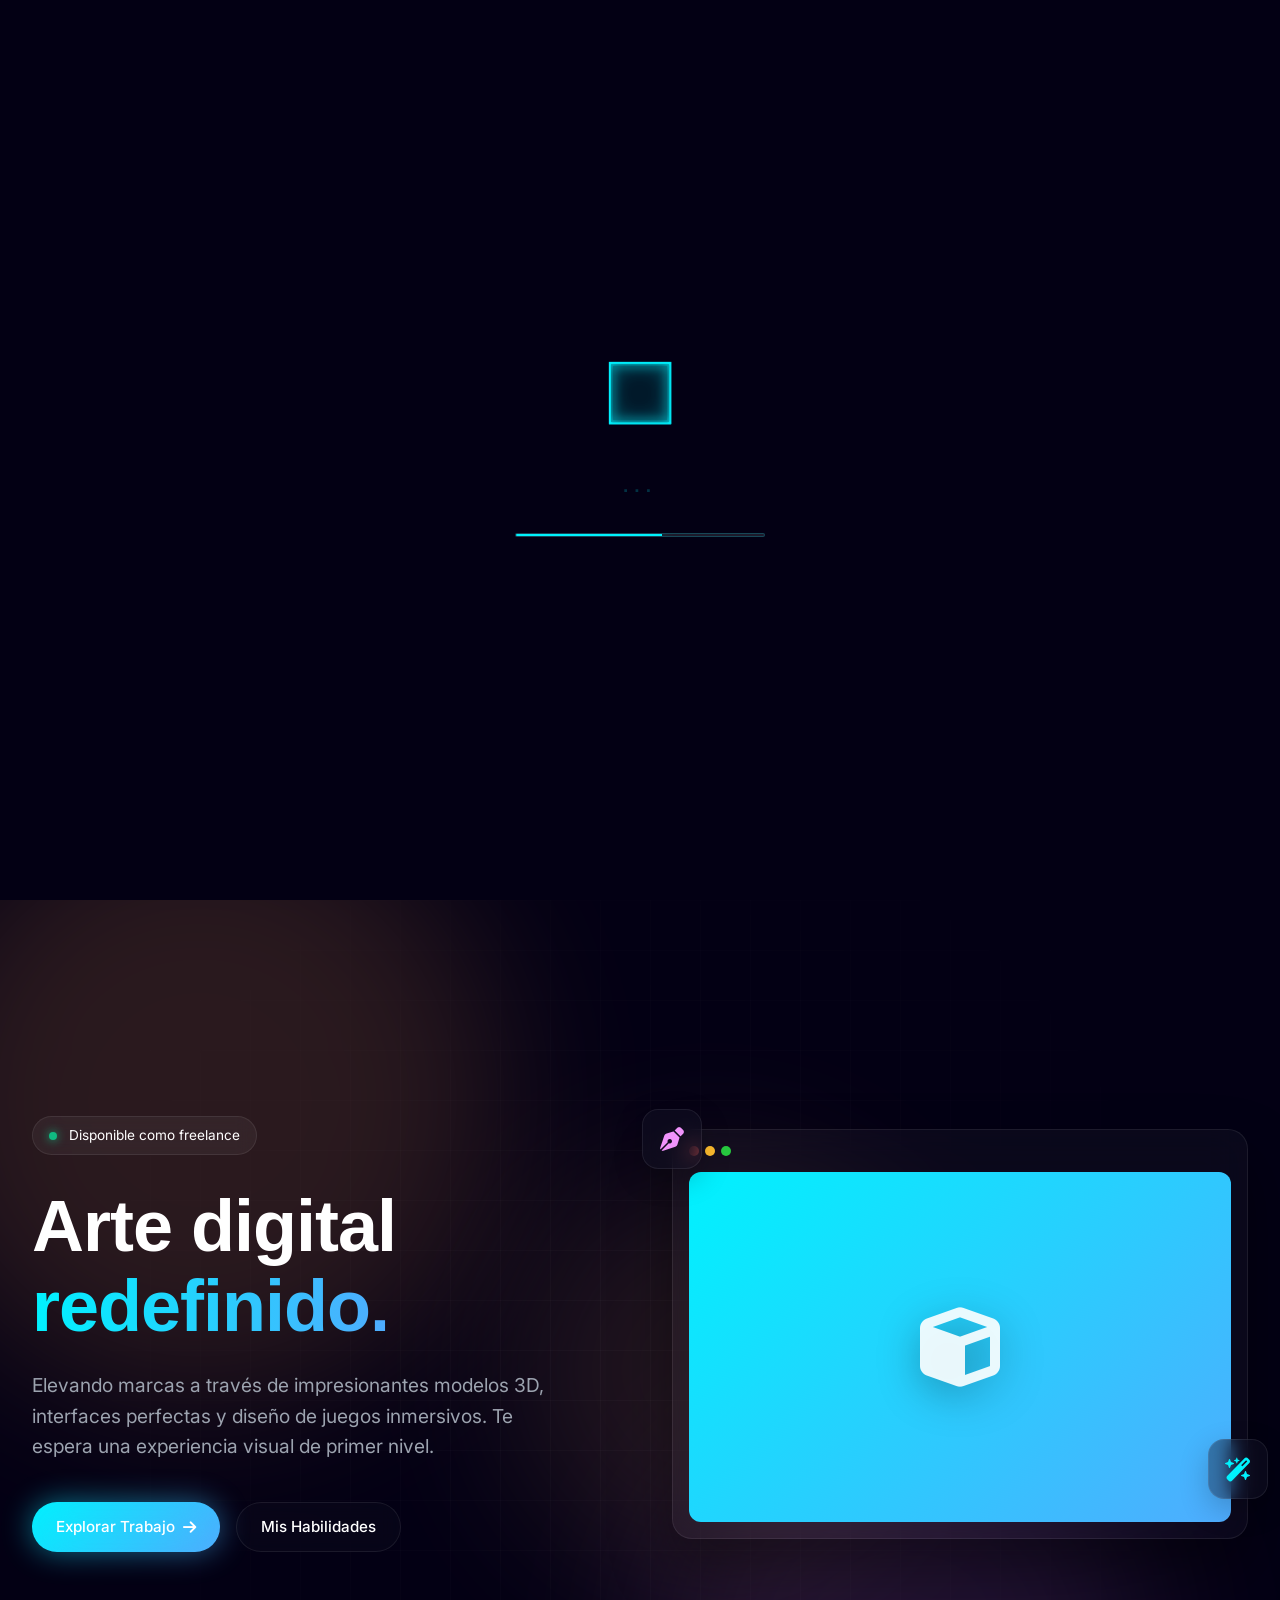
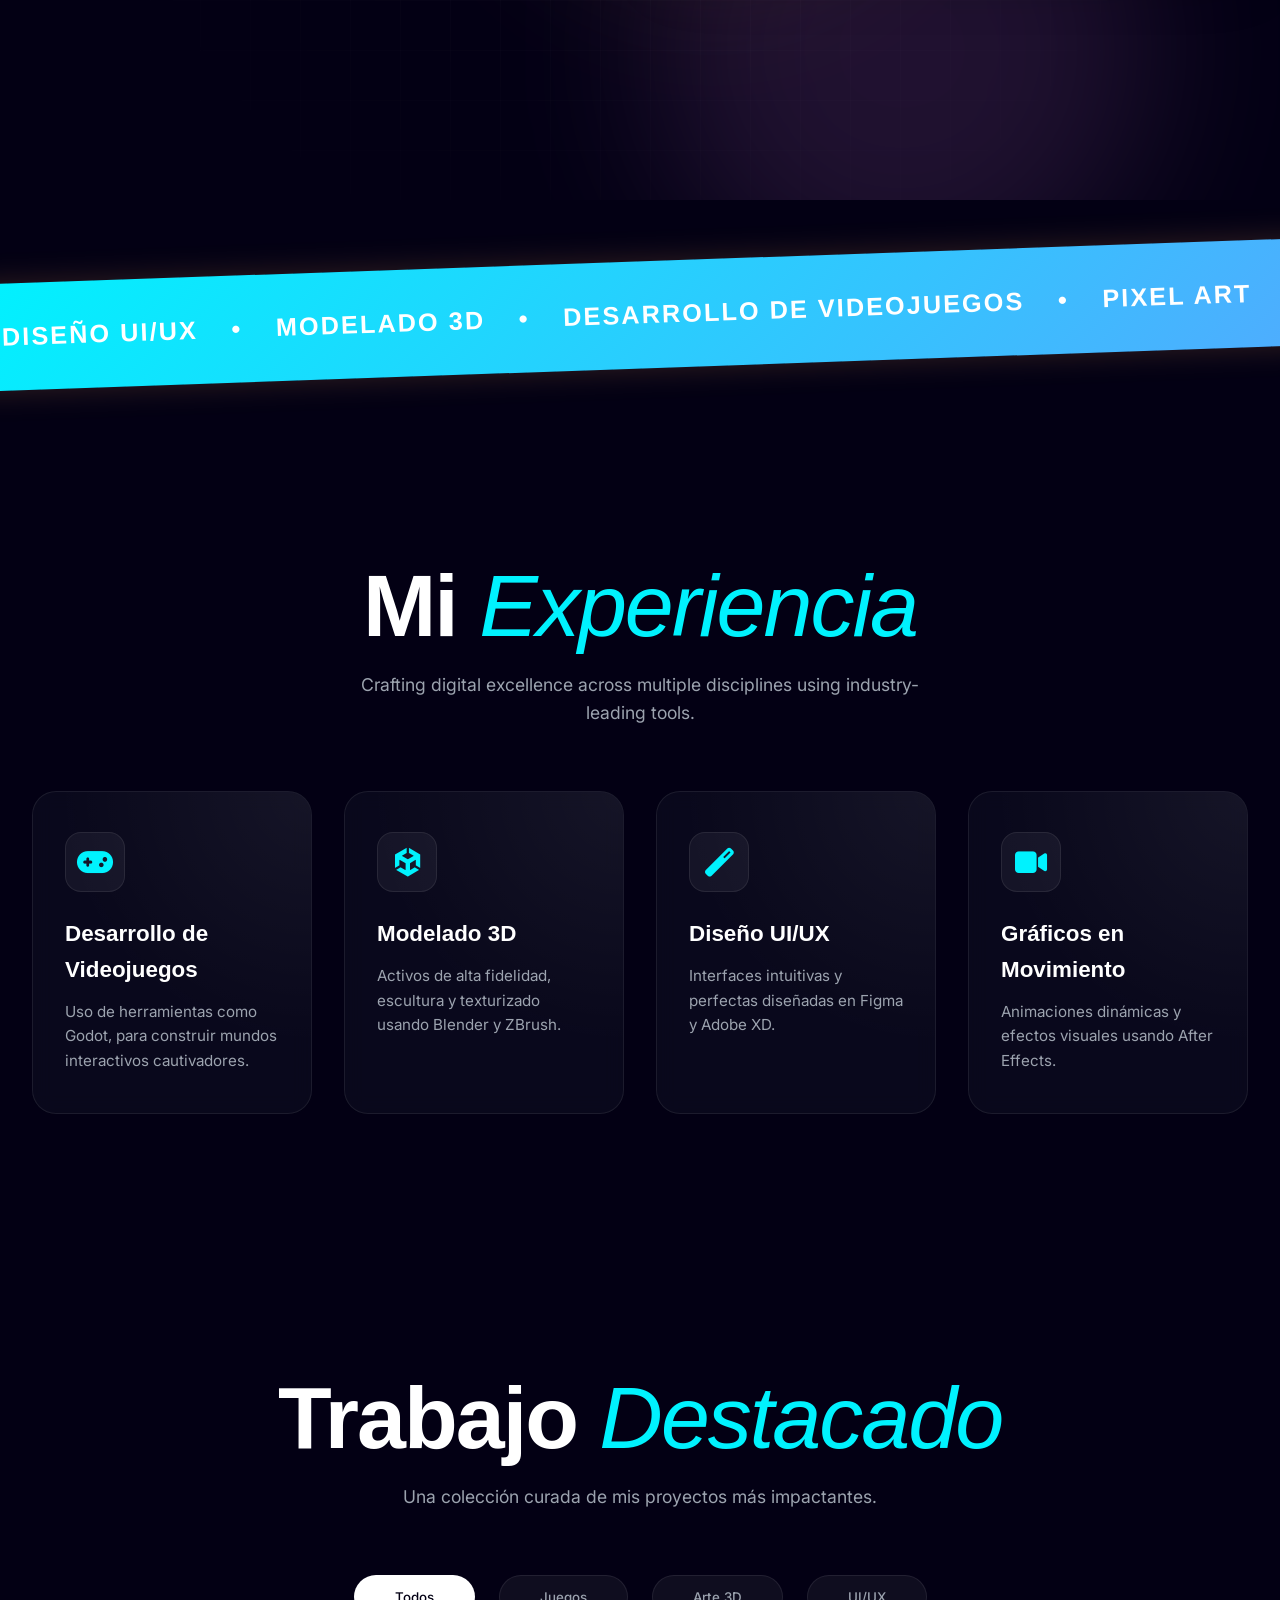
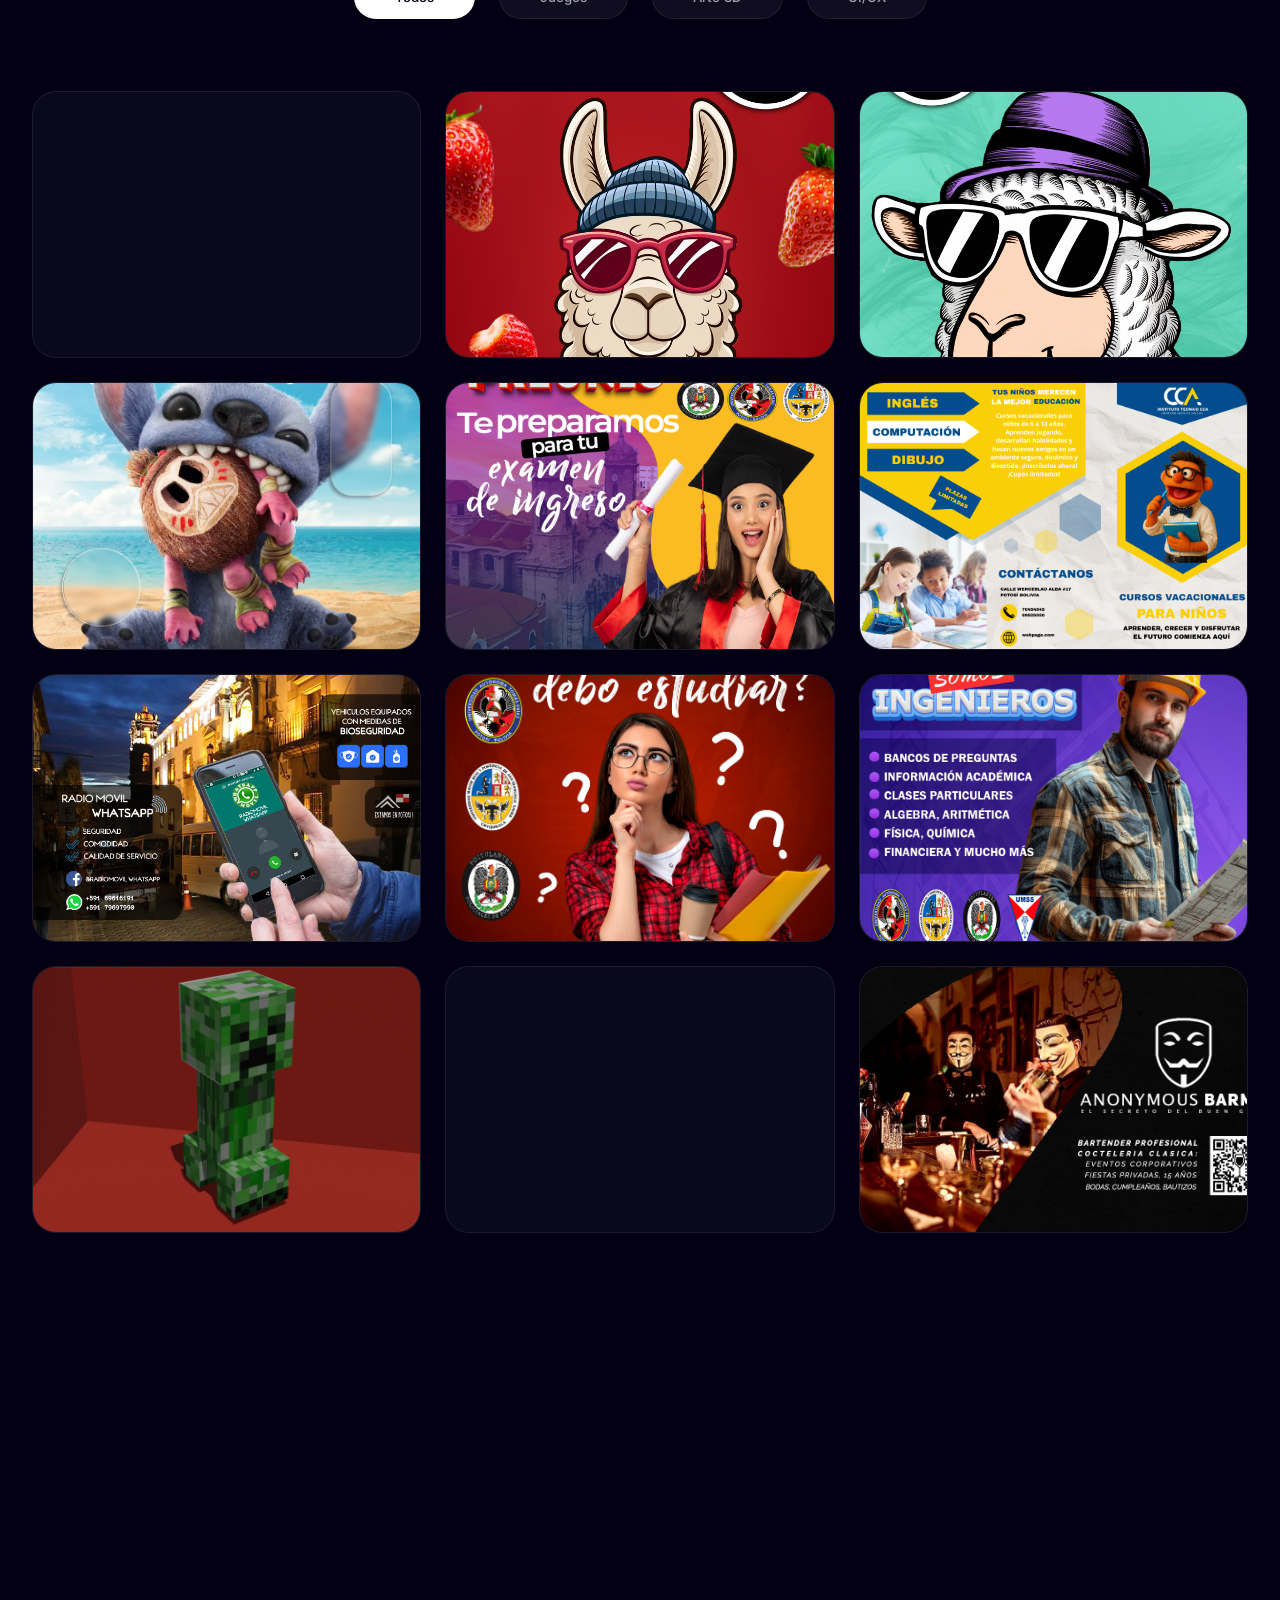
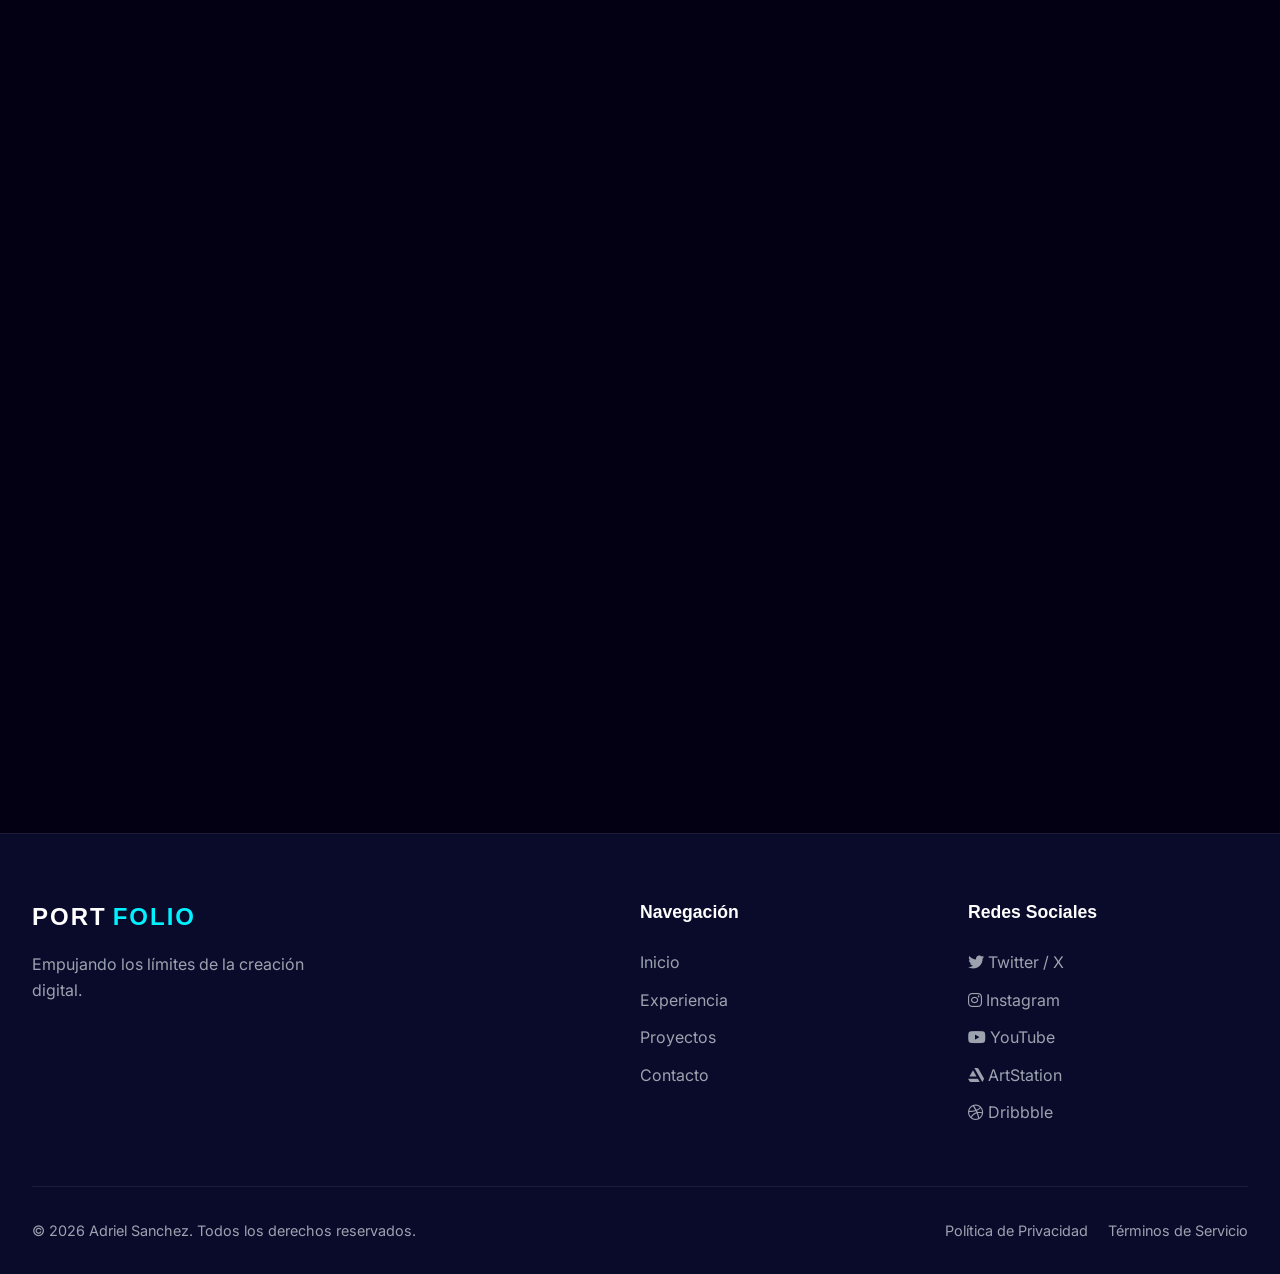
==== index.html @ 366cc91e "update load" ====
<!DOCTYPE html>
<html lang="es">

<head>
    <meta charset="UTF-8">
    <meta name="viewport" content="width=device-width, initial-scale=1.0">
    <title>Mi Portafolio | Trabajo Creativo</title>
    <!-- Google Fonts -->
    <link rel="preconnect" href="https://fonts.googleapis.com">
    <link rel="preconnect" href="https://fonts.gstatic.com" crossorigin>
    <link
        href="https://fonts.googleapis.com/css2?family=Clash+Display:wght@400;500;600;700&family=Inter:wght@300;400;500;600&display=swap"
        rel="stylesheet">
    <!-- FontAwesome for Icons -->
    <link rel="stylesheet" href="https://cdnjs.cloudflare.com/ajax/libs/font-awesome/6.4.0/css/all.min.css">
    <link rel="stylesheet" href="styles.css">
</head>

<body class="dark-theme">
    <!-- Loader Overlay -->
    <div id="loader" class="loader-overlay">
        <div class="loader-content">
            <div class="cube-wrapper">
                <div class="cube">
                    <div class="cube-face front"></div>
                    <div class="cube-face back"></div>
                    <div class="cube-face right"></div>
                    <div class="cube-face left"></div>
                    <div class="cube-face top"></div>
                    <div class="cube-face bottom"></div>
                </div>
            </div>
            <h2 class="loader-text"><span class="dot-1">.</span><span class="dot-2">.</span><span class="dot-3">.</span></h2>
            <div class="loader-progress-container">
                <div class="loader-progress-bar"></div>
                <div class="loader-percentage">0%</div>
            </div>
        </div>
    </div>

    <div class="cursor-dot"></div>
    <div class="cursor-outline"></div>

    <!-- Navigation Bar -->
    <nav id="navbar">
        <div class="container nav-container">
            <div class="hud-brand">MI MARCA PERSONAL</div>
            <ul class="nav-links">
                <li><a href="#video-sequence" class="nav-link">Inicio</a></li>
                <li><a href="#skills" class="nav-link">Experiencia</a></li>
                <li><a href="#artworks" class="nav-link">Proyectos</a></li>
                <li><a href="#contact" class="nav-link">Contacto</a></li>
            </ul>
            <div class="nav-auth">
                <button id="theme-toggle" class="btn-icon" aria-label="Toggle Theme">
                    <i class="fa-solid fa-moon dark-icon"></i>
                    <i class="fa-solid fa-sun light-icon"></i>
                </button>
                <div class="hud-innovation">INNOVACIÓN</div>
            </div>
            <div class="mobile-menu-btn">
                <i class="fa-solid fa-bars"></i>
            </div>
        </div>
    </nav>

    <!-- Video Sequence Section -->
    <section id="video-sequence" class="video-sequence-section orange-theme">
        <div class="video-sticky">
            <video id="hero-video" src="camaleon.mp4" muted playsinline preload="auto" autoplay loop></video>

            <!-- HUD Overlay -->
            <div class="hud-overlay">

                <div class="hud-center-left">
                    <h1 class="hud-title">PORTAFOLIO<br>NEXT-GEN</h1>
                    <p class="hud-subtitle">CREATIVIDAD SIN LÍMITES PARA LA WEB DEL FUTURO</p>
                    <a href="#artworks" class="btn-hud-main"><i class="fa-solid fa-star"></i> Descubrir Más</a>
                </div>

                <div class="hud-center-right">
                    <p class="hud-description">Explora una colección de interfaces de usuario, experiencias digitales
                        inmersivas y diseño web de vanguardia. Cada píxel cuenta una historia de innovación y arte
                        digital.</p>
                    <div class="hud-actions">
                        <a href="https://rory759.github.io/sample-gescorp/" target="_blank"
                            class="btn-hud-action active"><i class="fa-solid fa-play"></i> EXPLORAR
                            OTROS PROYECTOS</a>
                        <a href="#video-sequence" class="btn-hud-outline">CONTINUAR</a>
                    </div>
                </div>

                <div class="hud-bottom">
                </div>

    </section>

    <!-- New Section for Featured Videos (Mobile/Tablet between Heroes) -->
    <section id="featured-sidebar-wrap" class="featured-sidebar-section">
        <div class="hud-sidebar">
            <div class="sidebar-label">DISEÑOS PUBLICITARIOS EN MOVIMIENTO</div>
            <div class="sidebar-cards">
                <div class="sidebar-card">
                    <video src="video1.mp4" autoplay loop muted playsinline></video>
                </div>
                <div class="sidebar-card">
                    <video src="video2.mp4" autoplay loop muted playsinline></video>
                </div>
            </div>
        </div>
    </section>

    <!-- Hero Section -->
    <section id="hero" class="hero-section">
        <div class="hero-bg">
            <div class="glow-orb orb-1"></div>
            <div class="glow-orb orb-2"></div>
            <div class="glow-orb orb-3"></div>
            <div class="grid-overlay"></div>
        </div>

        <div class="container hero-container">
            <div class="hero-content parallax-wrap">
                <div class="badge reveal">
                    <span class="pulse-dot"></span> Disponible como freelance
                </div>
                <h1 class="reveal delay-1 parallax-text">
                    Arte digital <br>
                    <span class="text-gradient">redefinido.</span>
                </h1>
                <p class="reveal delay-2 parallax-sub">
                    Elevando marcas a través de impresionantes modelos 3D, interfaces perfectas y diseño de juegos
                    inmersivos. Te espera una experiencia visual de primer nivel.
                </p>
                <div class="hero-actions reveal delay-3">
                    <a href="#artworks" class="btn-glow">Explorar Trabajo <i class="fa-solid fa-arrow-right"></i></a>
                    <a href="#skills" class="btn-outline">Mis Habilidades</a>
                </div>
            </div>

            <div class="hero-visual parallax-wrap reveal delay-4">
                <div class="glass-card main-card parallax-element">
                    <div class="card-header">
                        <div class="dots"><span></span><span></span><span></span></div>
                    </div>
                    <div class="card-body">
                        <div class="mockup-img" style="background: linear-gradient(135deg, #00f2fe 0%, #4facfe 100%);">
                            <i class="fa-solid fa-cube floating-icon"></i>
                        </div>
                    </div>
                </div>
                <!-- decorative floating elements -->
                <div class="float-el el-1"><i class="fa-solid fa-pen-nib"></i></div>
                <div class="float-el el-2"><i class="fa-solid fa-wand-magic-sparkles"></i></div>
            </div>
        </div>

        </div>
    </section>

    <!-- Marquee Banner -->
    <div class="marquee-section">
        <div class="marquee-content">
            <span>DISEÑO UI/UX</span> • <span>MODELADO 3D</span> • <span>DESARROLLO DE VIDEOJUEGOS</span> • <span>PIXEL
                ART</span> • <span>GRÁFICOS EN MOVIMIENTO</span> •
            <span>DISEÑO UI/UX</span> • <span>MODELADO 3D</span> • <span>DESARROLLO DE VIDEOJUEGOS</span> • <span>PIXEL
                ART</span> • <span>GRÁFICOS EN MOVIMIENTO</span> •
        </div>
    </div>

    <!-- Skills Section -->
    <section id="skills" class="skills-section">
        <div class="container">
            <div class="section-header reveal">
                <h2 class="section-title">Mi <span>Experiencia</span></h2>
                <p class="section-subtitle">Crafting digital excellence across multiple disciplines using
                    industry-leading tools.</p>
            </div>

            <div class="skills-grid">
                <div class="skill-card reveal delay-1">
                    <div class="skill-icon-wrap">
                        <i class="fa-solid fa-gamepad"></i>
                        <div class="icon-glow"></div>
                    </div>
                    <h3>Desarrollo de Videojuegos</h3>
                    <p>Uso de herramientas como Godot, para construir mundos interactivos cautivadores.</p>
                </div>
                <div class="skill-card reveal delay-2">
                    <div class="skill-icon-wrap">
                        <i class="fa-brands fa-unity"></i>
                        <div class="icon-glow"></div>
                    </div>
                    <h3>Modelado 3D</h3>
                    <p>Activos de alta fidelidad, escultura y texturizado usando Blender y ZBrush.</p>
                </div>
                <div class="skill-card reveal delay-3">
                    <div class="skill-icon-wrap">
                        <i class="fa-solid fa-wand-magic"></i>
                        <div class="icon-glow"></div>
                    </div>
                    <h3>Diseño UI/UX</h3>
                    <p>Interfaces intuitivas y perfectas diseñadas en Figma y Adobe XD.</p>
                </div>
                <div class="skill-card reveal delay-1">
                    <div class="skill-icon-wrap">
                        <i class="fa-solid fa-video"></i>
                        <div class="icon-glow"></div>
                    </div>
                    <h3>Gráficos en Movimiento</h3>
                    <p>Animaciones dinámicas y efectos visuales usando After Effects.</p>
                </div>
            </div>
        </div>
    </section>

    <!-- Artworks Section -->
    <section id="artworks" class="artworks-section">
        <div class="container">
            <div class="section-header reveal">
                <h2 class="section-title">Trabajo <span>Destacado</span></h2>
                <p class="section-subtitle">Una colección curada de mis proyectos más impactantes.</p>
            </div>

            <div class="portfolio-filters reveal delay-1">
                <button class="filter-btn active" data-filter="all">Todos</button>
                <button class="filter-btn" data-filter="game">Juegos</button>
                <button class="filter-btn" data-filter="3d">Arte 3D</button>
                <button class="filter-btn" data-filter="ui">UI/UX</button>
            </div>

            <div class="art-grid">
                <!-- Project 1 (Visible) -->
                <div class="art-card reveal" data-category="design">
                    <div class="art-image" style="background: url('src/1.png') center/cover;">
                        <div class="art-overlay">
                            <div class="overlay-content">
                                <span class="category-tag">Diseño</span>
                                <h4>Proyecto 1</h4>
                                <button class="btn-circle view-btn"><i class="fa-solid fa-expand"></i></button>
                            </div>
                        </div>
                    </div>
                </div>

                <!-- Project 2 (Visible) -->
                <div class="art-card reveal delay-1" data-category="design">
                    <div class="art-image" style="background: url('src/2.png') center/cover;">
                        <div class="art-overlay">
                            <div class="overlay-content">
                                <span class="category-tag">Diseño</span>
                                <h4>Proyecto 2</h4>
                                <button class="btn-circle view-btn"><i class="fa-solid fa-expand"></i></button>
                            </div>
                        </div>
                    </div>
                </div>

                <!-- Project 3 (Visible) -->
                <div class="art-card reveal delay-2" data-category="design">
                    <div class="art-image" style="background: url('src/3.png') center/cover;">
                        <div class="art-overlay">
                            <div class="overlay-content">
                                <span class="category-tag">Diseño</span>
                                <h4>Proyecto 3</h4>
                                <button class="btn-circle view-btn"><i class="fa-solid fa-expand"></i></button>
                            </div>
                        </div>
                    </div>
                </div>

                <!-- Project 4 (Visible) -->
                <div class="art-card reveal" data-category="design">
                    <div class="art-image" style="background: url('src/4.png') center/cover;">
                        <div class="art-overlay">
                            <div class="overlay-content">
                                <span class="category-tag">Diseño</span>
                                <h4>Proyecto 4</h4>
                                <button class="btn-circle view-btn"><i class="fa-solid fa-expand"></i></button>
                            </div>
                        </div>
                    </div>
                </div>

                <!-- Project 5 (Visible) -->
                <div class="art-card reveal delay-1" data-category="design">
                    <div class="art-image" style="background: url('src/5.png') center/cover;">
                        <div class="art-overlay">
                            <div class="overlay-content">
                                <span class="category-tag">Diseño</span>
                                <h4>Proyecto 5</h4>
                                <button class="btn-circle view-btn"><i class="fa-solid fa-expand"></i></button>
                            </div>
                        </div>
                    </div>
                </div>

                <!-- Project 6 (Visible) -->
                <div class="art-card reveal delay-2" data-category="design">
                    <div class="art-image" style="background: url('src/6.png') center/cover;">
                        <div class="art-overlay">
                            <div class="overlay-content">
                                <span class="category-tag">Diseño</span>
                                <h4>Proyecto 6</h4>
                                <button class="btn-circle view-btn"><i class="fa-solid fa-expand"></i></button>
                            </div>
                        </div>
                    </div>
                </div>

                <!-- Project 7 (Visible) -->
                <div class="art-card reveal" data-category="design">
                    <div class="art-image" style="background: url('src/7.png') center/cover;">
                        <div class="art-overlay">
                            <div class="overlay-content">
                                <span class="category-tag">Diseño</span>
                                <h4>Proyecto 7</h4>
                                <button class="btn-circle view-btn"><i class="fa-solid fa-expand"></i></button>
                            </div>
                        </div>
                    </div>
                </div>

                <!-- Project 8 (Visible) -->
                <div class="art-card reveal delay-1" data-category="design">
                    <div class="art-image" style="background: url('src/8.png') center/cover;">
                        <div class="art-overlay">
                            <div class="overlay-content">
                                <span class="category-tag">Diseño</span>
                                <h4>Proyecto 8</h4>
                                <button class="btn-circle view-btn"><i class="fa-solid fa-expand"></i></button>
                            </div>
                        </div>
                    </div>
                </div>

                <!-- Project 9 (Visible) -->
                <div class="art-card reveal delay-2" data-category="design">
                    <div class="art-image" style="background: url('src/9.png') center/cover;">
                        <div class="art-overlay">
                            <div class="overlay-content">
                                <span class="category-tag">Diseño</span>
                                <h4>Proyecto 9</h4>
                                <button class="btn-circle view-btn"><i class="fa-solid fa-expand"></i></button>
                            </div>
                        </div>
                    </div>
                </div>

                <!-- Project 10 (Visible) -->
                <div class="art-card reveal" data-category="design">
                    <div class="art-image" style="background: url('src/10.png') center/cover;">
                        <div class="art-overlay">
                            <div class="overlay-content">
                                <span class="category-tag">Diseño</span>
                                <h4>Proyecto 10</h4>
                                <button class="btn-circle view-btn"><i class="fa-solid fa-expand"></i></button>
                            </div>
                        </div>
                    </div>
                </div>

                <!-- Project 11 (Visible) -->
                <div class="art-card reveal delay-1" data-category="design">
                    <div class="art-image" style="background: url('src/11.png') center/cover;">
                        <div class="art-overlay">
                            <div class="overlay-content">
                                <span class="category-tag">Diseño</span>
                                <h4>Proyecto 11</h4>
                                <button class="btn-circle view-btn"><i class="fa-solid fa-expand"></i></button>
                            </div>
                        </div>
                    </div>
                </div>

                <!-- Project 12 (Visible) -->
                <div class="art-card reveal delay-2" data-category="design">
                    <div class="art-image" style="background: url('src/12.png') center/cover;">
                        <div class="art-overlay">
                            <div class="overlay-content">
                                <span class="category-tag">Diseño</span>
                                <h4>Proyecto 12</h4>
                                <button class="btn-circle view-btn"><i class="fa-solid fa-expand"></i></button>
                            </div>
                        </div>
                    </div>
                </div>

                <!-- Project 13 (Visible) -->
                <div class="art-card reveal" data-category="design">
                    <div class="art-image" style="background: url('src/13.png') center/cover;">
                        <div class="art-overlay">
                            <div class="overlay-content">
                                <span class="category-tag">Diseño</span>
                                <h4>Proyecto 13</h4>
                                <button class="btn-circle view-btn"><i class="fa-solid fa-expand"></i></button>
                            </div>
                        </div>
                    </div>
                </div>

                <!-- Project 14 (Visible VIDEO) -->
                <div class="art-card reveal delay-1" data-category="motion" data-media-type="video"
                    data-video-src="src/14.mp4">
                    <div class="art-image" style="background: #000;">
                        <video src="src/14.mp4" muted loop playsinline autoplay
                            style="width: 100%; height: 100%; object-fit: cover;"></video>
                        <div class="art-overlay">
                            <div class="overlay-content">
                                <span class="category-tag">Gráficos en Movimiento</span>
                                <h4>Proyecto 14</h4>
                                <button class="btn-circle view-btn"><i class="fa-solid fa-play"></i></button>
                            </div>
                        </div>
                    </div>
                </div>

                <!-- Project 15 (Visible VIDEO) -->
                <div class="art-card reveal delay-2" data-category="motion" data-media-type="video"
                    data-video-src="src/15.mp4">
                    <div class="art-image" style="background: #000;">
                        <video src="src/15.mp4" muted loop playsinline autoplay
                            style="width: 100%; height: 100%; object-fit: cover;"></video>
                        <div class="art-overlay">
                            <div class="overlay-content">
                                <span class="category-tag">Gráficos en Movimiento</span>
                                <h4>Proyecto 15</h4>
                                <button class="btn-circle view-btn"><i class="fa-solid fa-play"></i></button>
                            </div>
                        </div>
                    </div>
                </div>

                <!-- Hidden Items Archive -->

                <!-- Project 0 (Hidden) -->
                <div class="art-card hidden-item" data-category="design">
                    <div class="art-image" style="background: url('src/0.png') center/cover;">
                        <div class="art-overlay">
                            <div class="overlay-content">
                                <span class="category-tag">Diseño</span>
                                <h4>Proyecto 0</h4>
                                <button class="btn-circle view-btn"><i class="fa-solid fa-expand"></i></button>
                            </div>
                        </div>
                    </div>
                </div>

                <!-- Project 16 (Hidden) -->
                <div class="art-card hidden-item" data-category="design">
                    <div class="art-image" style="background: url('src/16.png') center/cover;">
                        <div class="art-overlay">
                            <div class="overlay-content">
                                <span class="category-tag">Diseño</span>
                                <h4>Proyecto 16</h4>
                                <button class="btn-circle view-btn"><i class="fa-solid fa-expand"></i></button>
                            </div>
                        </div>
                    </div>
                </div>

                <!-- Project 17 (Hidden) -->
                <div class="art-card hidden-item" data-category="design">
                    <div class="art-image" style="background: url('src/17.png') center/cover;">
                        <div class="art-overlay">
                            <div class="overlay-content">
                                <span class="category-tag">Diseño</span>
                                <h4>Proyecto 17</h4>
                                <button class="btn-circle view-btn"><i class="fa-solid fa-expand"></i></button>
                            </div>
                        </div>
                    </div>
                </div>

                <!-- Project 18 (Hidden) -->
                <div class="art-card hidden-item" data-category="design">
                    <div class="art-image" style="background: url('src/18.png') center/cover;">
                        <div class="art-overlay">
                            <div class="overlay-content">
                                <span class="category-tag">Diseño</span>
                                <h4>Proyecto 18</h4>
                                <button class="btn-circle view-btn"><i class="fa-solid fa-expand"></i></button>
                            </div>
                        </div>
                    </div>
                </div>

                <!-- Project 19 (Hidden) -->
                <div class="art-card hidden-item" data-category="design">
                    <div class="art-image" style="background: url('src/19.PNG') center/cover;">
                        <div class="art-overlay">
                            <div class="overlay-content">
                                <span class="category-tag">Diseño</span>
                                <h4>Proyecto 19</h4>
                                <button class="btn-circle view-btn"><i class="fa-solid fa-expand"></i></button>
                            </div>
                        </div>
                    </div>
                </div>

                <!-- Project 20 (Hidden) -->
                <div class="art-card hidden-item" data-category="design">
                    <div class="art-image" style="background: url('src/20.png') center/cover;">
                        <div class="art-overlay">
                            <div class="overlay-content">
                                <span class="category-tag">Diseño</span>
                                <h4>Proyecto 20</h4>
                                <button class="btn-circle view-btn"><i class="fa-solid fa-expand"></i></button>
                            </div>
                        </div>
                    </div>
                </div>

                <!-- Project 21 (Hidden) -->
                <div class="art-card hidden-item" data-category="design">
                    <div class="art-image" style="background: url('src/21.PNG') center/cover;">
                        <div class="art-overlay">
                            <div class="overlay-content">
                                <span class="category-tag">Diseño</span>
                                <h4>Proyecto 21</h4>
                                <button class="btn-circle view-btn"><i class="fa-solid fa-expand"></i></button>
                            </div>
                        </div>
                    </div>
                </div>

                <!-- Project 22 (Hidden VIDEO) -->
                <div class="art-card hidden-item" data-category="motion" data-media-type="video"
                    data-video-src="src/22.mp4">
                    <div class="art-image" style="background: #000;">
                        <video src="src/22.mp4" muted loop playsinline autoplay
                            style="width: 100%; height: 100%; object-fit: cover;"></video>
                        <div class="art-overlay">
                            <div class="overlay-content">
                                <span class="category-tag">Gráficos en Movimiento</span>
                                <h4>Proyecto 22</h4>
                                <button class="btn-circle view-btn"><i class="fa-solid fa-play"></i></button>
                            </div>
                        </div>
                    </div>
                </div>

                <!-- Project 23 (Hidden VIDEO) -->
                <div class="art-card hidden-item" data-category="motion" data-media-type="video"
                    data-video-src="src/23.mp4">
                    <div class="art-image" style="background: #000;">
                        <video src="src/23.mp4" muted loop playsinline autoplay
                            style="width: 100%; height: 100%; object-fit: cover;"></video>
                        <div class="art-overlay">
                            <div class="overlay-content">
                                <span class="category-tag">Gráficos en Movimiento</span>
                                <h4>Proyecto 23</h4>
                                <button class="btn-circle view-btn"><i class="fa-solid fa-play"></i></button>
                            </div>
                        </div>
                    </div>
                </div>
            </div>

            <div class="view-all-wrap reveal">
                <a href="#" class="btn-outline-glow">Ver Archivo Completo</a>
            </div>
        </div>
    </section>

    <!-- CTA Section -->
    <section id="contact" class="cta-section">
        <div class="container">
            <div class="cta-box reveal">
                <div class="cta-glow"></div>
                <h2>¿Listo para elevar tu proyecto?</h2>
                <p>Colaboremos y construyamos algo extraordinario juntos.</p>
                <a href="mailto:hello@example.com" class="btn-glow large">Iniciar un Proyecto</a>
            </div>
        </div>
    </section>

    <!-- Footer -->
    <footer class="footer">
        <div class="container">
            <div class="footer-top">
                <div class="footer-brand">
                    <a href="#hero" class="logo">PORT<span>FOLIO</span></a>
                    <p>Empujando los límites de la creación digital.</p>
                </div>
                <div class="footer-links-group">
                    <h4>Navegación</h4>
                    <a href="#video-sequence">Inicio</a>
                    <a href="#skills">Experiencia</a>
                    <a href="#artworks">Proyectos</a>
                    <a href="#contact">Contacto</a>
                </div>
                <div class="footer-links-group">
                    <h4>Redes Sociales</h4>
                    <a href="#"><i class="fa-brands fa-twitter"></i> Twitter / X</a>
                    <a href="#"><i class="fa-brands fa-instagram"></i> Instagram</a>
                    <a href="#"><i class="fa-brands fa-youtube"></i> YouTube</a>
                    <a href="#"><i class="fa-brands fa-artstation"></i> ArtStation</a>
                    <a href="#"><i class="fa-brands fa-dribbble"></i> Dribbble</a>
                </div>
            </div>
            <div class="footer-bottom">
                <p>&copy; 2026 Adriel Sanchez. Todos los derechos reservados.</p>
                <div class="footer-legal">
                    <a href="#">Política de Privacidad</a>
                    <a href="#">Términos de Servicio</a>
                </div>
            </div>
        </div>
    </footer>

    <!-- Lightbox Modal -->
    <div id="lightbox" class="lightbox">
        <span class="lightbox-close">&times;</span>
        <div class="lightbox-container">
            <img class="lightbox-content" id="lightbox-img">
            <video class="lightbox-content" id="lightbox-video" controls loop autoplay muted></video>
        </div>
        <div id="lightbox-caption"></div>
    </div>

    <script src="script.js"></script>
</body>

</html>
---- styles.css ----
/* ---------- CSS Variables & Setup ---------- */
@import url('https://fonts.cdnfonts.com/css/clash-display');

:root {
    /* Dark Theme (Default) */
    --bg-main: #030014;
    --bg-secondary: #0a0a2a;
    --bg-card: rgba(20, 20, 40, 0.4);
    --bg-nav: rgba(10, 10, 15, 0.95);
    --border-light: rgba(255, 255, 255, 0.08);
    --border-hover: rgba(255, 255, 255, 0.2);

    /* Neon Accents (Blue Theme) */
    --accent-1: #00f2fe;
    /* Cyan */
    --accent-2: #4facfe;
    /* Blue */
    --accent-3: #f093fb;
    /* Pink */
    --accent-4: #f5576c;
    /* Red/Orange */

    --gradient-primary: linear-gradient(135deg, var(--accent-1), var(--accent-2));
    --gradient-secondary: linear-gradient(135deg, var(--accent-3), var(--accent-4));
    --gradient-primary-blue: linear-gradient(135deg, #00f2fe, #4facfe);
    --gradient-glow: linear-gradient(90deg, #00f2fe, #4facfe, #f093fb, #f5576c);

    --text-main: #ffffff;
    --text-muted: #9ca3af;

    --font-heading: 'Clash Display', sans-serif;
    --font-body: 'Inter', sans-serif;

    --transition-fast: 0.2s cubic-bezier(0.4, 0, 0.2, 1);
    --transition-smooth: 0.4s cubic-bezier(0.25, 1, 0.5, 1);
    --transition-slow: 0.8s cubic-bezier(0.22, 1, 0.36, 1);
}

/* Orange Theme Scope for Hero 1 */
.orange-theme {
    --accent-1: #f7a055;
    --accent-2: #ffb471;
    --gradient-primary: linear-gradient(135deg, var(--accent-1), var(--accent-2));
}

/* Light Theme Variables */
body.light-theme {
    --bg-main: #f8fafc;
    --bg-secondary: #f1f5f9;
    --bg-card: rgba(255, 255, 255, 0.6);
    --bg-nav: rgba(248, 250, 252, 0.8);
    --border-light: rgba(0, 0, 0, 0.08);
    --border-hover: rgba(0, 0, 0, 0.2);
    --text-main: #0f172a;
    --text-muted: #475569;
}

/* Isolate Hero and HUD from Light Theme */
body.light-theme .orange-theme {
    background: #030014 !important;
    color: #ffffff !important;
}

body.light-theme .orange-theme .hud-overlay {
    background: transparent !important;
    color: #ffffff !important;
}

body.light-theme .orange-theme .hud-description {
    color: rgba(255, 255, 255, 0.9) !important;
}

body.light-theme .orange-theme .btn-hud-outline {
    border-color: #ffffff !important;
    color: #ffffff !important;
}

body.light-theme .orange-theme .sidebar-label {
    color: #ffffff !important;
}

body.light-theme .orange-theme .sidebar-card {
    background: rgba(255, 255, 255, 0.05) !important;
    border-color: rgba(255, 255, 255, 0.1) !important;
    color: #ffffff !important;
}

body.light-theme .orange-theme .hud-brand,
body.light-theme .orange-theme .hud-innovation {
    color: #f7a055 !important;
}

* {
    margin: 0;
    padding: 0;
    box-sizing: border-box;
}

html {
    scroll-behavior: smooth;
    font-family: var(--font-body);
}

body {
    background-color: var(--bg-main);
    color: var(--text-main);
    overflow-x: hidden;
    /* Prevent right-column gaps */
    line-height: 1.6;
    transition: background-color var(--transition-smooth), color var(--transition-smooth);
    cursor: none;
    /* Custom cursor */
}

a {
    text-decoration: none;
    color: inherit;
}

ul {
    list-style: none;
}

.container {
    max-width: 1280px;
    margin: 0 auto;
    padding: 0 2rem;
}

/* Custom Cursor */
.cursor-dot,
.cursor-outline {
    position: fixed;
    top: 0;
    left: 0;
    transform: translate(-50%, -50%);
    border-radius: 50%;
    z-index: 9999;
    pointer-events: none;
}

/* ---------- Loader ---------- */
.loader-overlay {
    position: fixed;
    top: 0;
    left: 0;
    width: 100%;
    height: 100%;
    background: var(--bg-main);
    z-index: 99999;
    display: flex;
    justify-content: center;
    align-items: center;
    transition: opacity 0.8s ease, visibility 0.8s ease;
}

.loader-overlay.hidden {
    opacity: 0;
    visibility: hidden;
}

.loader-start-btn {
    margin-top: 3rem;
    display: flex;
    justify-content: center;
}

.loader-start-btn .btn-glow {
    font-size: 1.2rem;
    letter-spacing: 2px;
    padding: 1rem 2.5rem;
}

.loader-content {
    text-align: center;
}

.loader-text {
    margin-top: 3rem;
    font-size: 1.2rem;
    letter-spacing: 6px;
    color: var(--accent-1);
    font-family: var(--font-heading);
    margin-bottom: 2rem;
}

.loader-progress-container {
    width: 250px;
    height: 4px;
    background: rgba(255, 255, 255, 0.1);
    margin: 0 auto;
    border-radius: 10px;
    overflow: hidden;
    position: relative;
    border: 1px solid rgba(0, 242, 254, 0.2);
}

.loader-progress-bar {
    width: 0%;
    height: 100%;
    background: var(--accent-1);
    box-shadow: 0 0 15px var(--accent-1);
    transition: width 0.4s cubic-bezier(0.1, 0.5, 0.5, 1);
}

.loader-percentage {
    font-size: 1rem;
    color: var(--accent-1);
    margin-top: 15px;
    font-family: var(--font-heading);
    font-weight: 600;
    letter-spacing: 2px;
}

.loader-text span {
    animation: blink 1.4s infinite both;
}

.loader-text .dot-2 {
    animation-delay: 0.2s;
}

.loader-text .dot-3 {
    animation-delay: 0.4s;
}

@keyframes blink {
    0% {
        opacity: 0.2;
    }

    20% {
        opacity: 1;
    }

    100% {
        opacity: 0.2;
    }
}

.cube-wrapper {
    perspective: 800px;
}

.cube {
    width: 60px;
    height: 60px;
    transform-style: preserve-3d;
    animation: rotateCube 4s infinite linear;
    margin: 0 auto;
}

.cube-face {
    position: absolute;
    width: 60px;
    height: 60px;
    background: rgba(0, 242, 254, 0.05);
    border: 2px solid var(--accent-1);
    box-shadow: 0 0 20px rgba(0, 242, 254, 0.2) inset;
    backdrop-filter: blur(4px);
}

.cube-face.front {
    transform: translateZ(30px);
}

.cube-face.back {
    transform: rotateY(180deg) translateZ(30px);
}

.cube-face.right {
    transform: rotateY(90deg) translateZ(30px);
}

.cube-face.left {
    transform: rotateY(-90deg) translateZ(30px);
}

.cube-face.top {
    transform: rotateX(90deg) translateZ(30px);
}

.cube-face.bottom {
    transform: rotateX(-90deg) translateZ(30px);
}

@keyframes rotateCube {
    0% {
        transform: rotateX(0) rotateY(0) rotateZ(0);
    }

    100% {
        transform: rotateX(360deg) rotateY(360deg) rotateZ(360deg);
    }
}



.cursor-dot {
    width: 8px;
    height: 8px;
    background-color: var(--accent-1);
    transition: width 0.2s, height 0.2s, background-color 0.3s;
}

body.in-hero .cursor-dot {
    background-color: #f7a055;
    box-shadow: 0 0 10px #f7a055;
}

body.in-hero .cursor-outline {
    border-color: rgba(247, 160, 85, 0.5);
}

.cursor-outline {
    width: 40px;
    height: 40px;
    border: 1px solid var(--border-hover);
    transition: width 0.2s, height 0.2s, border-color 0.2s;
}

body:hover .cursor-dot {
    opacity: 1;
}

body:hover .cursor-outline {
    opacity: 1;
}

/* Interactive Cursor States */
.cursor-hover .cursor-dot {
    width: 12px;
    height: 12px;
    background-color: var(--text-main);
}

.cursor-hover .cursor-outline {
    width: 60px;
    height: 60px;
    border-color: var(--accent-1);
    background: rgba(247, 160, 85, 0.1);
}

/* Typography Headings */
h1,
h2,
h3,
h4,
.logo {
    font-family: var(--font-heading);
    font-weight: 600;
}

.text-gradient {
    background: var(--gradient-glow);
    -webkit-background-clip: text;
    background-clip: text;
    -webkit-text-fill-color: transparent;
    background-size: 300% 300%;
    animation: gradientFlow 8s ease infinite;
}

@keyframes gradientFlow {
    0% {
        background-position: 0% 50%;
    }

    50% {
        background-position: 100% 50%;
    }

    100% {
        background-position: 0% 50%;
    }
}

/* Buttons */
.btn-primary,
.btn-glow,
.btn-outline,
.btn-outline-glow {
    display: inline-flex;
    align-items: center;
    justify-content: center;
    gap: 0.5rem;
    padding: 0.75rem 1.5rem;
    border-radius: 50px;
    font-size: 0.95rem;
    font-weight: 500;
    transition: var(--transition-smooth);
    cursor: none;
}

.btn-primary {
    background: var(--text-main);
    color: var(--bg-main);
}

.btn-primary:hover {
    transform: translateY(-2px);
    box-shadow: 0 10px 20px rgba(0, 0, 0, 0.2);
}

.btn-glow {
    background: var(--gradient-primary);
    color: #fff;
    position: relative;
    border: none;
    z-index: 1;
}

.btn-glow::before {
    content: '';
    position: absolute;
    top: 0;
    left: 0;
    width: 100%;
    height: 100%;
    background: var(--gradient-primary);
    border-radius: 50px;
    filter: blur(15px);
    opacity: 0.5;
    z-index: -1;
    transition: var(--transition-smooth);
}

.btn-glow:hover {
    transform: translateY(-3px);
}

.btn-glow:hover::before {
    filter: blur(20px);
    opacity: 0.8;
}

.btn-outline {
    border: 1px solid var(--border-light);
    color: var(--text-main);
    background: rgba(255, 255, 255, 0.02);
    backdrop-filter: blur(10px);
}

.btn-outline:hover {
    border-color: var(--border-hover);
    background: rgba(255, 255, 255, 0.05);
    transform: translateY(-2px);
}

.btn-outline-glow {
    border: 1px solid var(--accent-1);
    color: var(--accent-1);
    background: transparent;
    position: relative;
    overflow: hidden;
}

.btn-outline-glow:hover {
    background: var(--accent-1);
    color: #000;
    box-shadow: 0 0 20px rgba(247, 160, 85, 0.4);
}

/* ---------- Navbar ---------- */
nav {
    position: fixed;
    top: 0;
    left: 0;
    width: 100%;
    padding: 1.5rem 0;
    z-index: 100;
    transition: var(--transition-smooth);
    background: transparent;
    border-bottom: 1px solid rgba(255, 255, 255, 0.05);
}

nav.scrolled {
    padding: 1rem 0;
    background: rgba(3, 0, 20, 0.8);
    backdrop-filter: blur(24px);
    -webkit-backdrop-filter: blur(24px);
    border-bottom: 1px solid rgba(255, 255, 255, 0.1);
}

.nav-container {
    display: flex;
    justify-content: center;
    /* Center the links */
    align-items: center;
    position: relative;
    width: 100%;
    padding: 0 4rem;
}

.nav-auth {
    position: absolute;
    right: 4rem;
    display: flex;
    align-items: center;
    gap: 1.5rem;
}

.hud-brand,
.hud-innovation {
    color: #f7a055 !important;
    font-size: 1.2rem;
    font-weight: 950;
    /* Ultra Black */
    letter-spacing: 3px;
    position: fixed;
    top: 2rem;
    z-index: 110;
    /* Above navbar links */
    text-transform: uppercase;
}

.hud-brand {
    left: 2rem;
}

.hud-innovation {
    right: 2rem;
}

.logo {
    font-size: 1.5rem;
    letter-spacing: 2px;
}

.logo span {
    color: var(--accent-1);
    margin-left: 6px;
}

.nav-links {
    display: flex;
    gap: 2.5rem;
}

.nav-link {
    font-size: 0.9rem;
    font-weight: 500;
    color: var(--text-muted);
    position: relative;
    transition: var(--transition-fast);
}

.nav-link:hover,
.nav-link.active {
    color: var(--text-main);
}

.nav-link::after {
    content: '';
    position: absolute;
    bottom: -5px;
    left: 0;
    width: 0;
    height: 2px;
    background: #f7a055;
    transition: width var(--transition-smooth);
}

.nav-link:hover::after,
.nav-link.active::after {
    width: 100%;
}

.nav-auth {
    display: flex;
    align-items: center;
    gap: 1.5rem;
}

.btn-icon {
    background: transparent;
    border: 1px solid var(--border-light);
    width: 40px;
    height: 40px;
    border-radius: 50%;
    cursor: none;
    display: flex;
    align-items: center;
    justify-content: center;
    transition: var(--transition-fast);
}

.btn-icon i {
    color: #ffffff !important;
}

.btn-icon:hover {
    border-color: #f7a055;
    background: rgba(255, 255, 255, 0.1);
}

body.light-theme .light-icon {
    display: none;
}

body:not(.light-theme) .dark-icon {
    display: none;
}

.mobile-menu-btn {
    display: none;
    font-size: 1.5rem;
    cursor: none;
}

/* ---------- Section Layouts ---------- */
section {
    padding: 8rem 0;
    position: relative;
}

.section-header {
    text-align: center;
    margin-bottom: 4rem;
}

.section-title {
    font-size: 5.5rem;
    font-weight: 700;
    margin-bottom: 1rem;
    line-height: 1.1;
    letter-spacing: -2px;
}

.section-subtitle {
    color: var(--text-muted);
    font-size: 1.1rem;
    max-width: 600px;
    margin: 0 auto;
}

.section-title span {
    color: var(--accent-1);
    font-style: italic;
    font-weight: 500;
}

/* ---------- Video Sequence Section ---------- */
.video-sequence-section {
    height: 100vh;
    display: block;
    padding-top: 0;
    position: relative;
    z-index: 10;
}

.video-sticky {
    position: sticky;
    top: 0;
    width: 100%;
    height: 100vh;
    display: flex;
    align-items: center;
    overflow: hidden;
    background: #000;
}

#hero-video {
    position: absolute;
    top: 0;
    left: 0;
    width: 100%;
    height: 100%;
    z-index: 0;
    opacity: 1;
    /* Fully opaque for the dedicated section */
    mix-blend-mode: normal;
    object-fit: cover;
}

/* ---------- Hero Section ---------- */
.hero-section {
    min-height: 100vh;
    display: flex;
    align-items: center;
    padding-top: 6rem;
    overflow: hidden;
}

.hero-bg {
    position: absolute;
    top: 0;
    left: 0;
    width: 100%;
    height: 100%;
    z-index: -1;
    overflow: hidden;
}

.glow-orb {
    position: absolute;
    border-radius: 50%;
    filter: blur(80px);
    opacity: 0.4;
    animation: drift 20s ease-in-out infinite alternate;
}

.orb-1 {
    width: 600px;
    height: 600px;
    background: rgba(247, 160, 85, 0.4);
    top: -100px;
    left: -100px;
}

.orb-2 {
    width: 500px;
    height: 500px;
    background: rgba(240, 147, 251, 0.3);
    bottom: -100px;
    right: 10%;
    animation-delay: -5s;
}

.orb-3 {
    width: 400px;
    height: 400px;
    background: rgba(255, 180, 113, 0.3);
    top: 30%;
    left: 40%;
    animation-delay: -10s;
}

@keyframes drift {
    0% {
        transform: translate(0, 0) scale(1);
    }

    100% {
        transform: translate(100px, 50px) scale(1.2);
    }
}

.grid-overlay {
    position: absolute;
    top: 0;
    left: 0;
    width: 100%;
    height: 100%;
    background-image:
        linear-gradient(var(--border-light) 1px, transparent 1px),
        linear-gradient(90deg, var(--border-light) 1px, transparent 1px);
    background-size: 50px 50px;
    opacity: 0.3;
    mask-image: radial-gradient(circle at center, black 0%, transparent 60%);
    -webkit-mask-image: radial-gradient(circle at center, black 10%, transparent 80%);
}

.hero-container {
    display: grid;
    grid-template-columns: 1fr 1fr;
    gap: 4rem;
    align-items: center;
}

.badge {
    display: inline-flex;
    align-items: center;
    gap: 0.75rem;
    padding: 0.5rem 1rem;
    background: rgba(255, 255, 255, 0.05);
    border: 1px solid var(--border-light);
    border-radius: 50px;
    font-size: 0.85rem;
    margin-bottom: 2rem;
    backdrop-filter: blur(10px);
}

.pulse-dot {
    width: 8px;
    height: 8px;
    background: #10b981;
    border-radius: 50%;
    box-shadow: 0 0 10px #10b981;
    animation: pulse 2s infinite;
}

@keyframes pulse {
    0% {
        box-shadow: 0 0 0 0 rgba(16, 185, 129, 0.7);
    }

    70% {
        box-shadow: 0 0 0 10px rgba(16, 185, 129, 0);
    }

    100% {
        box-shadow: 0 0 0 0 rgba(16, 185, 129, 0);
    }
}

.hero-content h1 {
    font-size: 4.5rem;
    line-height: 1.1;
    margin-bottom: 1.5rem;
    letter-spacing: -1px;
}

.hero-content p {
    font-size: 1.2rem;
    color: var(--text-muted);
    margin-bottom: 2.5rem;
    max-width: 90%;
}

.hero-actions {
    display: flex;
    gap: 1rem;
}

/* Glass Card Parallax */
.hero-visual {
    position: relative;
    perspective: 1000px;
}

.glass-card {
    background: rgba(255, 255, 255, 0.03);
    border: 1px solid var(--border-light);
    border-radius: 20px;
    padding: 1rem;
    backdrop-filter: blur(20px);
    -webkit-backdrop-filter: blur(20px);
    box-shadow: 0 30px 60px rgba(0, 0, 0, 0.4);
    transform-style: preserve-3d;
    transition: transform 0.1s ease-out;
}

.card-header {
    margin-bottom: 1rem;
}

.dots {
    display: flex;
    gap: 6px;
}

.dots span {
    width: 10px;
    height: 10px;
    border-radius: 50%;
    background: var(--border-hover);
}

.dots span:nth-child(1) {
    background: #ff5f56;
}

.dots span:nth-child(2) {
    background: #ffbd2e;
}

.dots span:nth-child(3) {
    background: #27c93f;
}

.mockup-img {
    height: 350px;
    border-radius: 12px;
    display: flex;
    align-items: center;
    justify-content: center;
    position: relative;
    overflow: hidden;
}

.floating-icon {
    font-size: 5rem;
    color: rgba(255, 255, 255, 0.9);
    filter: drop-shadow(0 10px 20px rgba(0, 0, 0, 0.3));
    animation: float 6s ease-in-out infinite;
}

@keyframes float {

    0%,
    100% {
        transform: translateY(0) rotate(0);
    }

    50% {
        transform: translateY(-20px) rotate(5deg);
    }
}

.float-el {
    position: absolute;
    width: 60px;
    height: 60px;
    background: var(--bg-card);
    border: 1px solid var(--border-light);
    backdrop-filter: blur(10px);
    border-radius: 16px;
    display: flex;
    align-items: center;
    justify-content: center;
    font-size: 1.5rem;
    color: var(--accent-3);
    box-shadow: 0 10px 30px rgba(0, 0, 0, 0.2);
    animation: float 8s ease-in-out infinite reverse;
}

.el-1 {
    top: -20px;
    left: -30px;
}

.el-2 {
    bottom: 40px;
    right: -20px;
    animation-delay: -2s;
    color: var(--accent-1);
}

.scroll-indicator {
    position: absolute;
    bottom: 2rem;
    left: 50%;
    transform: translateX(-50%);
    opacity: 0.6;
}

.mouse {
    width: 26px;
    height: 42px;
    border: 2px solid var(--text-muted);
    border-radius: 20px;
    display: block;
    position: relative;
}

.wheel {
    width: 4px;
    height: 8px;
    background: var(--text-muted);
    border-radius: 2px;
    position: absolute;
    top: 6px;
    left: 50%;
    transform: translateX(-50%);
    animation: scroll 2s infinite;
}

@keyframes scroll {
    0% {
        transform: translate(-50%, 0);
        opacity: 1;
    }

    100% {
        transform: translate(-50%, 15px);
        opacity: 0;
    }
}

/* ---------- Marquee ---------- */
.marquee-section {
    padding: 2rem 0;
    background: var(--gradient-primary);
    transform: rotate(-2deg) scale(1.05);
    margin: 4rem 0;
    overflow: hidden;
    box-shadow: 0 0 30px rgba(247, 160, 85, 0.2);
}

.marquee-content {
    display: flex;
    white-space: nowrap;
    animation: marquee 20s linear infinite;
    font-family: var(--font-heading);
    font-weight: 700;
    font-size: 1.5rem;
    color: #fff;
    letter-spacing: 2px;
}

@keyframes marquee {
    0% {
        transform: translateX(0);
    }

    100% {
        transform: translateX(-50%);
    }
}

.marquee-content span {
    margin: 0 2rem;
}

/* ---------- Skills ---------- */
.skills-grid {
    display: grid;
    grid-template-columns: repeat(auto-fit, minmax(250px, 1fr));
    gap: 2rem;
}

.skill-card {
    background: var(--bg-card);
    border: 1px solid var(--border-light);
    border-radius: 24px;
    padding: 2.5rem 2rem;
    backdrop-filter: blur(10px);
    transition: var(--transition-smooth);
    position: relative;
    overflow: hidden;
    z-index: 1;
}

.skill-card::after {
    content: '';
    position: absolute;
    top: 0;
    left: 0;
    width: 100%;
    height: 100%;
    background: radial-gradient(circle at top right, rgba(255, 255, 255, 0.05) 0%, transparent 60%);
    z-index: -1;
}

.skill-card:hover {
    transform: translateY(-10px);
    border-color: var(--border-hover);
    box-shadow: 0 20px 40px rgba(0, 0, 0, 0.3);
}

.skill-icon-wrap {
    position: relative;
    width: 60px;
    height: 60px;
    background: rgba(255, 255, 255, 0.05);
    border-radius: 16px;
    display: flex;
    align-items: center;
    justify-content: center;
    font-size: 1.8rem;
    margin-bottom: 1.5rem;
    border: 1px solid var(--border-light);
    color: var(--accent-1);
    transition: var(--transition-smooth);
}

.skill-card:hover .skill-icon-wrap {
    background: var(--gradient-primary);
    color: #fff;
    border-color: transparent;
}

.icon-glow {
    position: absolute;
    top: 50%;
    left: 50%;
    width: 100%;
    height: 100%;
    background: var(--accent-1);
    transform: translate(-50%, -50%);
    filter: blur(20px);
    opacity: 0;
    transition: var(--transition-smooth);
    z-index: -1;
}

.skill-card:hover .icon-glow {
    opacity: 0.5;
}

.skill-card h3 {
    font-size: 1.4rem;
    margin-bottom: 0.75rem;
}

.skill-card p {
    color: var(--text-muted);
    font-size: 0.95rem;
}

/* ---------- Artworks ---------- */
.portfolio-filters {
    display: flex;
    justify-content: center;
    gap: 1.5rem;
    margin-bottom: 3rem;
    flex-wrap: wrap;
    opacity: 0.8;
}

.filter-btn {
    background: rgba(255, 255, 255, 0.05);
    border: 1px solid var(--border-light);
    color: var(--text-muted);
    padding: 0.8rem 2.5rem;
    border-radius: 50px;
    font-family: var(--font-body);
    font-weight: 500;
    cursor: default;
    transition: var(--transition-fast);
}

.filter-btn.active,
.filter-btn:hover {
    background: var(--text-main);
    color: var(--bg-main);
}

.art-grid {
    display: grid;
    grid-template-columns: repeat(auto-fill, minmax(350px, 1fr));
    gap: 2rem;
}

.art-card {
    border-radius: 20px;
    overflow: hidden;
    position: relative;
    aspect-ratio: 4/3;
    cursor: none;
    transition: opacity 0.3s ease, transform 0.3s ease;
}

.art-image {
    width: 100%;
    height: 100%;
    transition: transform 0.6s cubic-bezier(0.25, 1, 0.5, 1);
}

.art-overlay {
    position: absolute;
    inset: 0;
    background: linear-gradient(to top, rgba(0, 0, 0, 0.9) 0%, rgba(0, 0, 0, 0.2) 60%, transparent 100%);
    display: flex;
    flex-direction: row;
    justify-content: flex-end;
    padding: 2rem;
    opacity: 0;
    transition: var(--transition-smooth);
}

.overlay-content {
    transform: translateY(20px);
    transition: transform 0.4s cubic-bezier(0.25, 1, 0.5, 1);
}

.art-card:hover .art-image {
    transform: scale(1.05);
}

.art-card:hover .art-overlay {
    opacity: 1;
}

.art-card:hover .overlay-content {
    transform: translateY(0);
}

.category-tag {
    display: inline-block;
    padding: 0.25rem 0.75rem;
    background: rgba(255, 255, 255, 0.1);
    backdrop-filter: blur(5px);
    border-radius: 20px;
    font-size: 0.8rem;
    color: #fff;
    margin-bottom: 0.75rem;
    border: 1px solid rgba(255, 255, 255, 0.2);
}

.overlay-content h4 {
    font-size: 1.5rem;
    color: #fff;
    margin-bottom: 0.25rem;
}

.overlay-content p {
    color: #ccc;
    font-size: 0.9rem;
    margin-bottom: 1rem;
}

.btn-circle {
    width: 45px;
    height: 45px;
    background: #fff;
    color: #000;
    border-radius: 50%;
    display: flex;
    align-items: center;
    justify-content: center;
    font-size: 1.2rem;
    transform: rotate(0);
    transition: var(--transition-smooth);
}

.btn-circle:hover {
    transform: rotate(45deg);
    background: var(--accent-1);
    color: #fff;
}

.view-all-wrap {
    text-align: center;
    margin-top: 4rem;
}

/* ---------- Testimonials ---------- */
.testimonials-section {
    background: linear-gradient(to bottom, transparent, rgba(247, 160, 85, 0.03));
}

.testimonial-slider {
    display: grid;
    grid-template-columns: repeat(auto-fit, minmax(300px, 1fr));
    gap: 2rem;
}

.testimonial-card {
    background: var(--bg-card);
    border: 1px solid var(--border-light);
    padding: 3rem 2rem;
    border-radius: 24px;
    position: relative;
    transition: var(--transition-smooth);
}

.testimonial-card:hover {
    border-color: var(--accent-3);
    transform: translateY(-5px);
}

.quote-icon {
    font-size: 3rem;
    color: rgba(255, 255, 255, 0.05);
    position: absolute;
    top: 2rem;
    right: 2rem;
}

.quote {
    font-size: 1.1rem;
    font-style: italic;
    margin-bottom: 2rem;
    line-height: 1.8;
}

.client-profile {
    display: flex;
    align-items: center;
    gap: 1rem;
}

.client-avatar {
    width: 50px;
    height: 50px;
    border-radius: 50%;
    border: 2px solid var(--accent-1);
}

.client-info h4 {
    font-size: 1.1rem;
}

.client-info span {
    font-size: 0.85rem;
    color: var(--text-muted);
}

/* ---------- CTA Section ---------- */
.cta-box {
    background: var(--bg-card);
    border: 1px solid var(--border-light);
    border-radius: 30px;
    padding: 5rem 2rem;
    text-align: center;
    position: relative;
    overflow: hidden;
    backdrop-filter: blur(20px);
}

.cta-glow {
    position: absolute;
    top: 50%;
    left: 50%;
    width: 300px;
    height: 300px;
    background: rgba(240, 147, 251, 0.4);
    filter: blur(80px);
    transform: translate(-50%, -50%);
    z-index: -1;
}

.cta-box h2 {
    font-size: 3rem;
    margin-bottom: 1rem;
}

.cta-box p {
    color: var(--text-muted);
    font-size: 1.2rem;
    margin-bottom: 2.5rem;
}

.btn-glow.large {
    padding: 1rem 3rem;
    font-size: 1.1rem;
}

/* ---------- Footer ---------- */
.footer {
    border-top: 1px solid var(--border-light);
    padding: 4rem 0 2rem;
    background: var(--bg-secondary);
}

.footer-top {
    display: grid;
    grid-template-columns: 2fr 1fr 1fr;
    gap: 3rem;
    margin-bottom: 3rem;
}

.footer-brand p {
    color: var(--text-muted);
    margin-top: 1rem;
    max-width: 300px;
}

.footer-links-group h4 {
    margin-bottom: 1.5rem;
    font-size: 1.1rem;
}

.footer-links-group a {
    display: block;
    color: var(--text-muted);
    margin-bottom: 0.75rem;
    transition: var(--transition-fast);
}

.footer-links-group a:hover {
    color: var(--accent-1);
    transform: translateX(5px);
}

.footer-bottom {
    padding-top: 2rem;
    border-top: 1px solid var(--border-light);
    display: flex;
    justify-content: space-between;
    align-items: center;
    color: var(--text-muted);
    font-size: 0.9rem;
}

.footer-legal a {
    margin-left: 1rem;
}

.footer-legal a:hover {
    color: var(--text-main);
}

/* ---------- Reveal Animations ---------- */
.reveal {
    opacity: 0;
    transform: translateY(40px);
    transition: opacity 0.8s cubic-bezier(0.25, 1, 0.5, 1),
        transform 0.8s cubic-bezier(0.25, 1, 0.5, 1);
}

.reveal.active {
    opacity: 1;
    transform: translateY(0);
}

.delay-1 {
    transition-delay: 0.1s;
}

.delay-2 {
    transition-delay: 0.2s;
}

.delay-3 {
    transition-delay: 0.3s;
}

.delay-4 {
    transition-delay: 0.4s;
}

/* ---------- Responsive ---------- */
@media (max-width: 992px) {
    .section-title {
        font-size: 2.5rem;
    }

    .hero-container {
        grid-template-columns: 1fr;
        text-align: center;
    }

    .hero-content h1 {
        font-size: 3.5rem;
    }

    .hero-content p {
        margin: 0 auto 2.5rem;
    }

    .hero-actions {
        justify-content: center;
    }

    .footer-top {
        grid-template-columns: 1fr 1fr;
    }
}

@media (max-width: 768px) {

    .nav-links,
    .nav-auth {
        display: none;
    }

    .mobile-menu-btn {
        display: block;
    }

    .footer-top {
        grid-template-columns: 1fr;
    }

    .cursor-dot,
    .cursor-outline {
        display: none;
    }

    body {
        cursor: auto;
    }

    a,
    button {
        cursor: pointer;
    }

    .hero-visual {
        display: none;
    }

    .footer-bottom {
        flex-direction: row;
        gap: 1rem;
        text-align: center;
    }

    /* Mobile Menu Styles */
    .nav-links.active {
        display: flex;
        flex-direction: column;
        position: fixed;
        top: 0;
        left: 0;
        width: 100%;
        height: 100vh;
        background: rgba(3, 0, 20, 0.98);
        backdrop-filter: blur(20px);
        -webkit-backdrop-filter: blur(20px);
        justify-content: center;
        align-items: center;
        z-index: 100;
        gap: 3rem;
        padding: 2rem;
        animation: mobileMenuFade 0.4s ease forwards;
    }

    @keyframes mobileMenuFade {
        from {
            opacity: 0;
            transform: translateY(-20px);
        }

        to {
            opacity: 1;
            transform: translateY(0);
        }
    }

    .nav-links.active li {
        opacity: 0;
        animation: mobileMenuItemFade 0.4s ease forwards;
    }

    .nav-links.active li:nth-child(1) {
        animation-delay: 0.1s;
    }

    .nav-links.active li:nth-child(2) {
        animation-delay: 0.2s;
    }

    .nav-links.active li:nth-child(3) {
        animation-delay: 0.3s;
    }

    .nav-links.active li:nth-child(4) {
        animation-delay: 0.4s;
    }

    @keyframes mobileMenuItemFade {
        from {
            opacity: 0;
            transform: translateY(20px);
        }

        to {
            opacity: 1;
            transform: translateY(0);
        }
    }

    .nav-links.active .nav-link {
        font-size: 1.5rem;
        color: #fff;
    }

    .mobile-menu-btn.active {
        z-index: 110;
        color: #fff;
    }

    .hud-brand,
    .hud-innovation {
        display: none !important;
    }

    .nav-container {
        justify-content: space-between;
        padding: 0 2rem;
    }

    .nav-auth {
        position: static;
        right: auto;
        display: flex;
        /* Ensure toggle is visible */
    }

    /* Hero 1 HUD Responsiveness */
    .hud-overlay {
        display: block !important;
        padding: 2rem;
        pointer-events: none;
    }
    
    .hud-center-left, .hud-center-right {
        position: relative;
        left: auto;
        right: auto;
        top: auto;
        transform: none;
        max-width: 100%;
        text-align: center;
        margin-bottom: 2rem;
    }

    .hud-title, .hud-subtitle, .hud-description, .btn-hud-main, .btn-hud-outline {
        display: none !important;
    }

    .hud-actions {
        display: flex;
        justify-content: center;
        margin-top: 1rem;
        pointer-events: auto;
    }

    .btn-hud-action.active {
        display: flex !important;
        width: 100%;
        justify-content: center;
        padding: 1.2rem;
        font-size: 1rem;
    }

    .featured-sidebar-section {
        display: block;
        background: var(--bg-main);
        padding: 4rem 0;
        border-top: 1px solid rgba(255, 255, 255, 0.05);
        border-bottom: 1px solid rgba(255, 255, 255, 0.05);
    }

    .featured-sidebar-section .hud-sidebar {
        position: relative;
        right: auto;
        bottom: auto;
        width: 100%;
        max-width: 600px;
        margin: 0 auto;
        background: transparent;
        border: none;
        backdrop-filter: none;
    }

    .featured-sidebar-section .sidebar-cards {
        flex-direction: column;
        gap: 1.5rem;
    }

    .featured-sidebar-section .sidebar-card {
        height: 200px;
    }
}

/* Desktop Styles for the new section (to keep HUD look) */
@media (min-width: 769px) {
    .featured-sidebar-section {
        position: absolute;
        top: 0;
        left: 0;
        width: 100%;
        height: 100vh;
        pointer-events: none;
        z-index: 20;
        display: block;
    }

    .featured-sidebar-section .hud-sidebar {
        /* Already styled in existing styles, just ensure it works outside */
        pointer-events: auto;
    }
}


/* ---------- Video Sequence Section ---------- */
.video-sequence-section {
    height: 100vh;
    display: block;
    padding-top: 0;
    position: relative;
    z-index: 10;
}

.video-sticky {
    position: sticky;
    top: 0;
    height: 100vh;
    width: 100%;
    /* More stable than 100vw */
    overflow: hidden;
    background: #000;
}

#hero-canvas,
#hero-video {
    width: 101%;
    height: 101%;
    object-fit: cover;
    position: absolute;
    top: 50%;
    left: 50%;
    transform: translate(-50%, -50%);
}

/* ---------- HUD Overlay ---------- */
.hud-overlay {
    position: absolute;
    top: 0;
    left: 0;
    width: 100%;
    height: 100%;
    display: flex;
    flex-direction: column;
    justify-content: space-between;
    padding: 3rem 4rem;
    pointer-events: none;
    z-index: 5;
    color: var(--text-main);
    font-family: var(--font-heading);
}

.hud-overlay a,
.hud-overlay button {
    pointer-events: auto;
}

/* Brands consolidated at extremes in navbar section */


.hud-center-left {
    position: absolute;
    left: 4rem;
    top: 50%;
    transform: translateY(-50%);
    max-width: 500px;
}

.hud-title {
    font-size: 7rem;
    line-height: 0.85;
    margin-bottom: 1.2rem;
    font-weight: 800;
    color: var(--accent-1);
    letter-spacing: -3px;
    /* Condensed look from image */
}

.hud-subtitle {
    font-size: 1rem;
    letter-spacing: 5px;
    margin-bottom: 2rem;
    font-weight: 700;
    color: #f7a055;
    text-transform: uppercase;
}

.hud-social-hero {
    display: flex;
    gap: 1.5rem;
    font-size: 1.2rem;
}

.hud-social-hero a {
    color: rgba(255, 255, 255, 0.6);
    transition: var(--transition-fast);
}

.hud-social-hero a:hover {
    color: var(--accent-1);
    transform: translateY(-3px);
}

.btn-hud-main {
    display: inline-flex;
    align-items: center;
    gap: 0.8rem;
    padding: 1rem 1.8rem;
    background: var(--accent-1);
    color: #000;
    font-weight: 700;
    border-radius: 4px;
    transition: var(--transition-fast);
}

.btn-hud-main:hover {
    filter: brightness(1.2);
    transform: translateY(-2px);
}

.hud-center-right {
    position: absolute;
    right: 4rem;
    top: 10rem;
    max-width: 350px;
    text-align: right;
}

.hud-description {
    font-size: 0.95rem;
    line-height: 1.5;
    margin-bottom: 2rem;
    font-family: var(--font-body);
    font-weight: 400;
    color: rgba(255, 255, 255, 0.8);
}

.hud-actions {
    display: flex;
    gap: 1rem;
    justify-content: flex-end;
}

.btn-hud-action {
    background: var(--accent-1);
    color: #000;
    padding: 1rem 2rem;
    font-weight: 800;
    font-size: 0.9rem;
    border-radius: 4px;
    letter-spacing: 1px;
    white-space: nowrap;
}

.btn-hud-outline {
    border: 1px solid #fff;
    padding: 1rem 2rem;
    font-weight: 800;
    font-size: 0.9rem;
    border-radius: 4px;
    letter-spacing: 1px;
    display: flex;
    align-items: center;
    justify-content: center;
    white-space: nowrap;
}

.hud-bottom {
    display: flex;
    justify-content: flex-start;
    align-items: center;
    font-size: 0.75rem;
    padding-top: 1rem;
    width: 100%;
}



.hud-social {
    display: none;
    /* Moved to center-left */
}

.hud-sidebar {
    position: absolute;
    right: 4rem;
    bottom: 5rem;
    width: 520px;
    background: rgba(10, 10, 15, 0.4);
    backdrop-filter: blur(10px);
    border: 1px solid rgba(255, 255, 255, 0.1);
    border-radius: 12px;
    padding: 1.5rem;
    pointer-events: auto;
    display: flex;
    flex-direction: column;
}

.sidebar-label {
    text-align: center;
    font-size: 0.75rem;
    font-weight: 800;
    letter-spacing: 2px;
    margin-bottom: 1rem;
    color: var(--text-main);
}

.sidebar-cards {
    display: flex;
    flex-direction: row;
    /* Horizontal layout as requested */
    gap: 1.5rem;
    flex: 1;
}

.sidebar-card {
    flex: 1;
    background: rgba(255, 255, 255, 0.05);
    border: 1px solid rgba(255, 255, 255, 0.1);
    border-radius: 12px;
    height: 160px;
    /* Fixed height to ensure it fits the 380px sidebar box */
    display: flex;
    align-items: center;
    justify-content: center;
    overflow: hidden;
    position: relative;
    transition: var(--transition-smooth);
    cursor: pointer;
}

.sidebar-card video {
    width: 100%;
    height: 100%;
    object-fit: cover;
    opacity: 0.7;
    transition: var(--transition-smooth);
}

.sidebar-card:hover {
    border-color: var(--accent-1);
    transform: translateY(-5px);
    box-shadow: 0 10px 30px rgba(247, 160, 85, 0.3);
}

.sidebar-card video {
    width: 100%;
    height: 100%;
    object-fit: cover;
    opacity: 0.7;
    pointer-events: none;
    /* Make card handle the click */
    transition: var(--transition-smooth);
}

/* ---------- Featured Work Refinement ---------- */
.art-grid {
    display: grid;
    grid-template-columns: repeat(3, 1fr);
    /* Fixed 3x3 */
    gap: 1.5rem;
    padding: 1.5rem 0;
}

@media (max-width: 992px) {
    .art-grid {
        grid-template-columns: repeat(2, 1fr);
    }
}

@media (max-width: 600px) {
    .art-grid {
        grid-template-columns: 1fr;
    }
}

.art-card.hidden-item {
    display: none;
}

.art-card video {
    width: 100%;
    height: 100%;
    object-fit: cover;
    display: block;
    pointer-events: none;
}

.art-card {
    border-radius: 24px;
    overflow: hidden;
    background: var(--bg-card);
    border: 1px solid var(--border-light);
    transition: all 0.5s cubic-bezier(0.2, 0.8, 0.2, 1);
    aspect-ratio: 16/11;
}

.art-image {
    height: 100%;
    width: 100%;
    transition: transform 0.8s cubic-bezier(0.2, 0.8, 0.2, 1);
}

.art-card:hover {
    transform: translateY(-10px);
    border-color: var(--accent-1);
    box-shadow: 0 20px 40px rgba(0, 0, 0, 0.4);
}

.art-card:hover .art-image {
    transform: scale(1.1);
}

.view-btn {
    background: var(--accent-1);
    color: white;
    border: none;
    cursor: pointer;
    font-size: 1.2rem;
    padding: 1rem;
    border-radius: 50%;
    box-shadow: 0 5px 15px rgba(0, 242, 254, 0.4);
}

/* ---------- Lightbox Modal ---------- */
.lightbox {
    display: none;
    position: fixed;
    z-index: 2000;
    left: 0;
    top: 0;
    width: 100%;
    height: 100%;
    background-color: rgba(3, 0, 20, 0.98);
    backdrop-filter: blur(20px);
    cursor: pointer;
}

.lightbox-container {
    width: 100%;
    height: 100%;
    display: flex;
    align-items: center;
    justify-content: center;
    position: relative;
}

.lightbox-content {
    display: none;
    max-width: 95%;
    max-height: 90vh;
    object-fit: contain;
    border-radius: 12px;
    box-shadow: 0 0 150px rgba(0, 0, 0, 1);
    animation: lightboxZoom 0.6s cubic-bezier(0.16, 1, 0.3, 1);
}

@keyframes lightboxZoom {
    from {
        opacity: 0;
        transform: scale(0.9);
    }

    to {
        opacity: 1;
        transform: scale(1);
    }
}

.lightbox-close {
    position: absolute;
    top: 40px;
    right: 50px;
    color: #fff;
    font-size: 60px;
    font-weight: 100;
    transition: 0.4s;
    line-height: 1;
    z-index: 2001;
}

.lightbox-close:hover {
    color: var(--accent-1);
    transform: scale(1.1);
}

#lightbox-caption {
    position: absolute;
    bottom: 5%;
    left: 0;
    width: 100%;
    text-align: center;
    color: white;
    padding: 0 20px;
}

#lightbox-caption h3 {
    font-size: 2.2rem;
    margin-bottom: 0.5rem;
    font-family: var(--font-heading);
    background: linear-gradient(90deg, #fff, var(--accent-1));
    -webkit-background-clip: text;
    background-clip: text;
    -webkit-text-fill-color: transparent;
}

#lightbox-caption p {
    color: var(--text-muted);
    font-size: 1.2rem;
    letter-spacing: 1px;
}
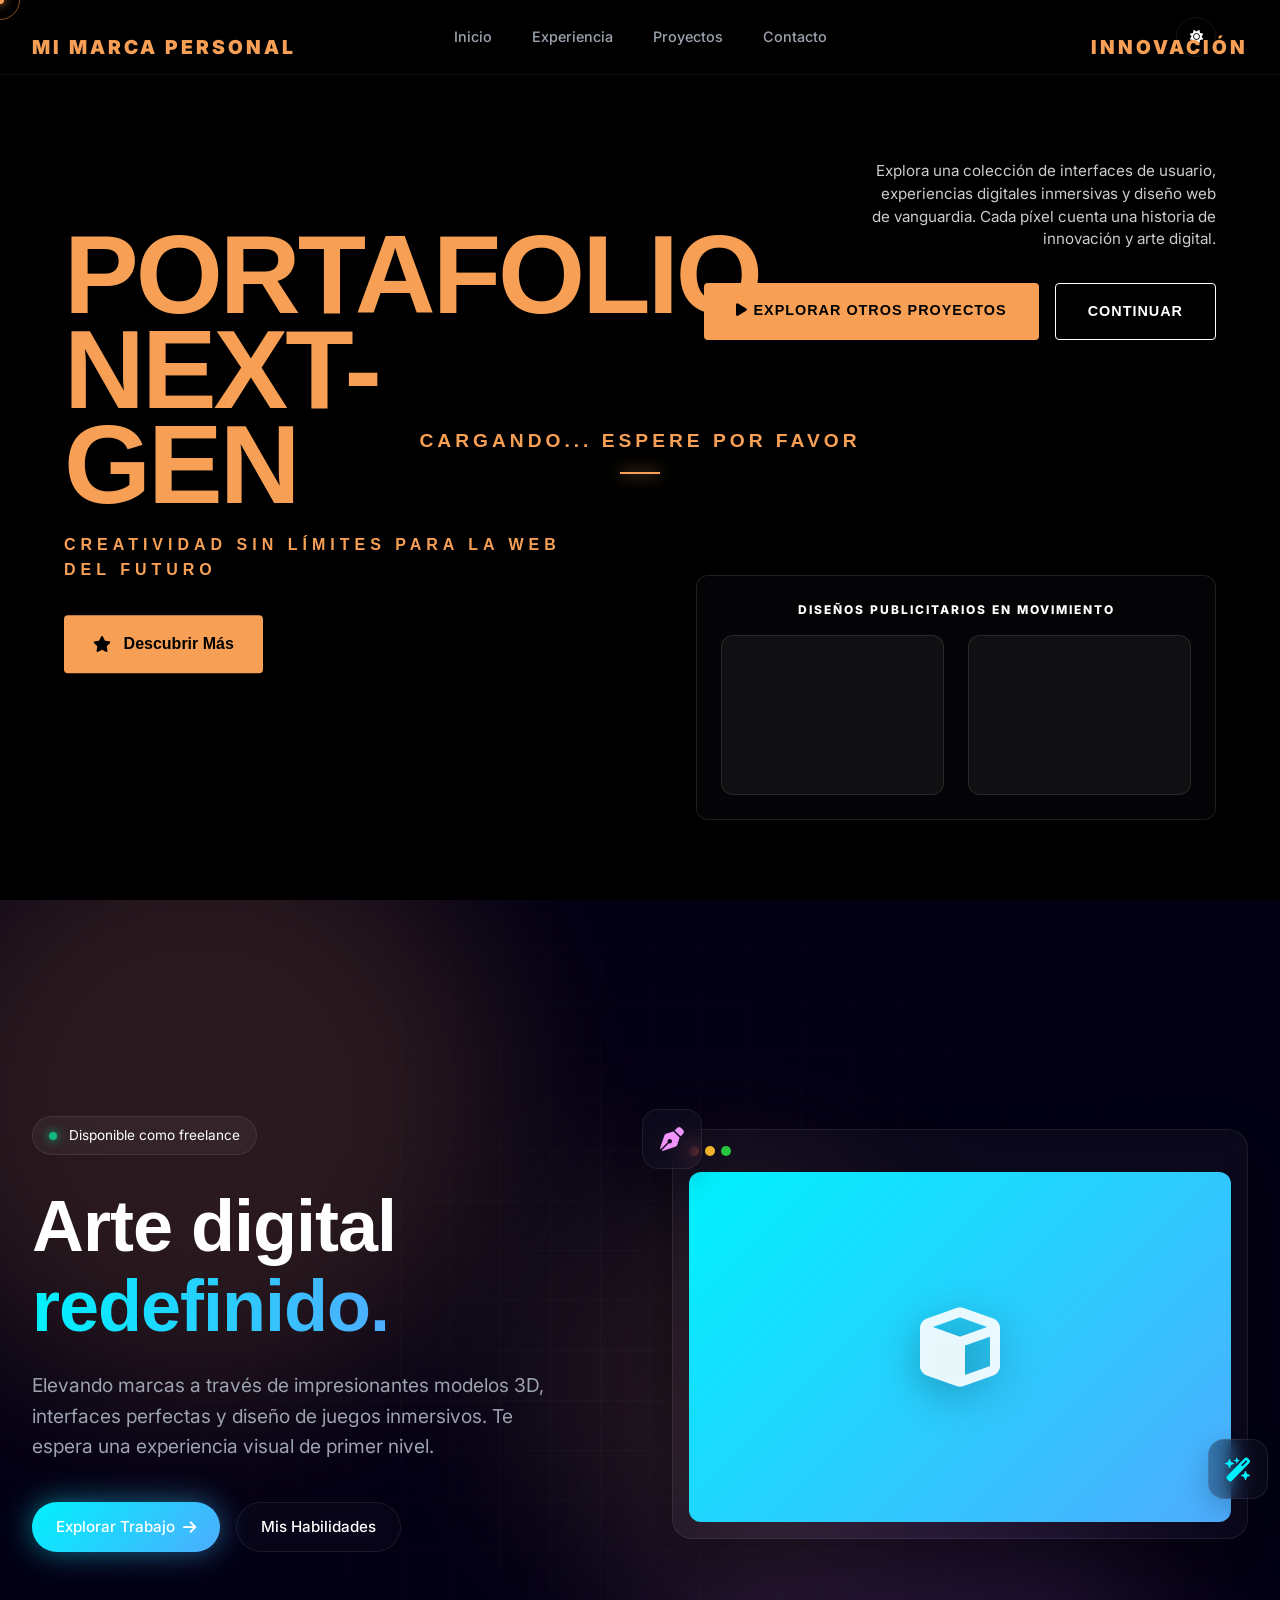
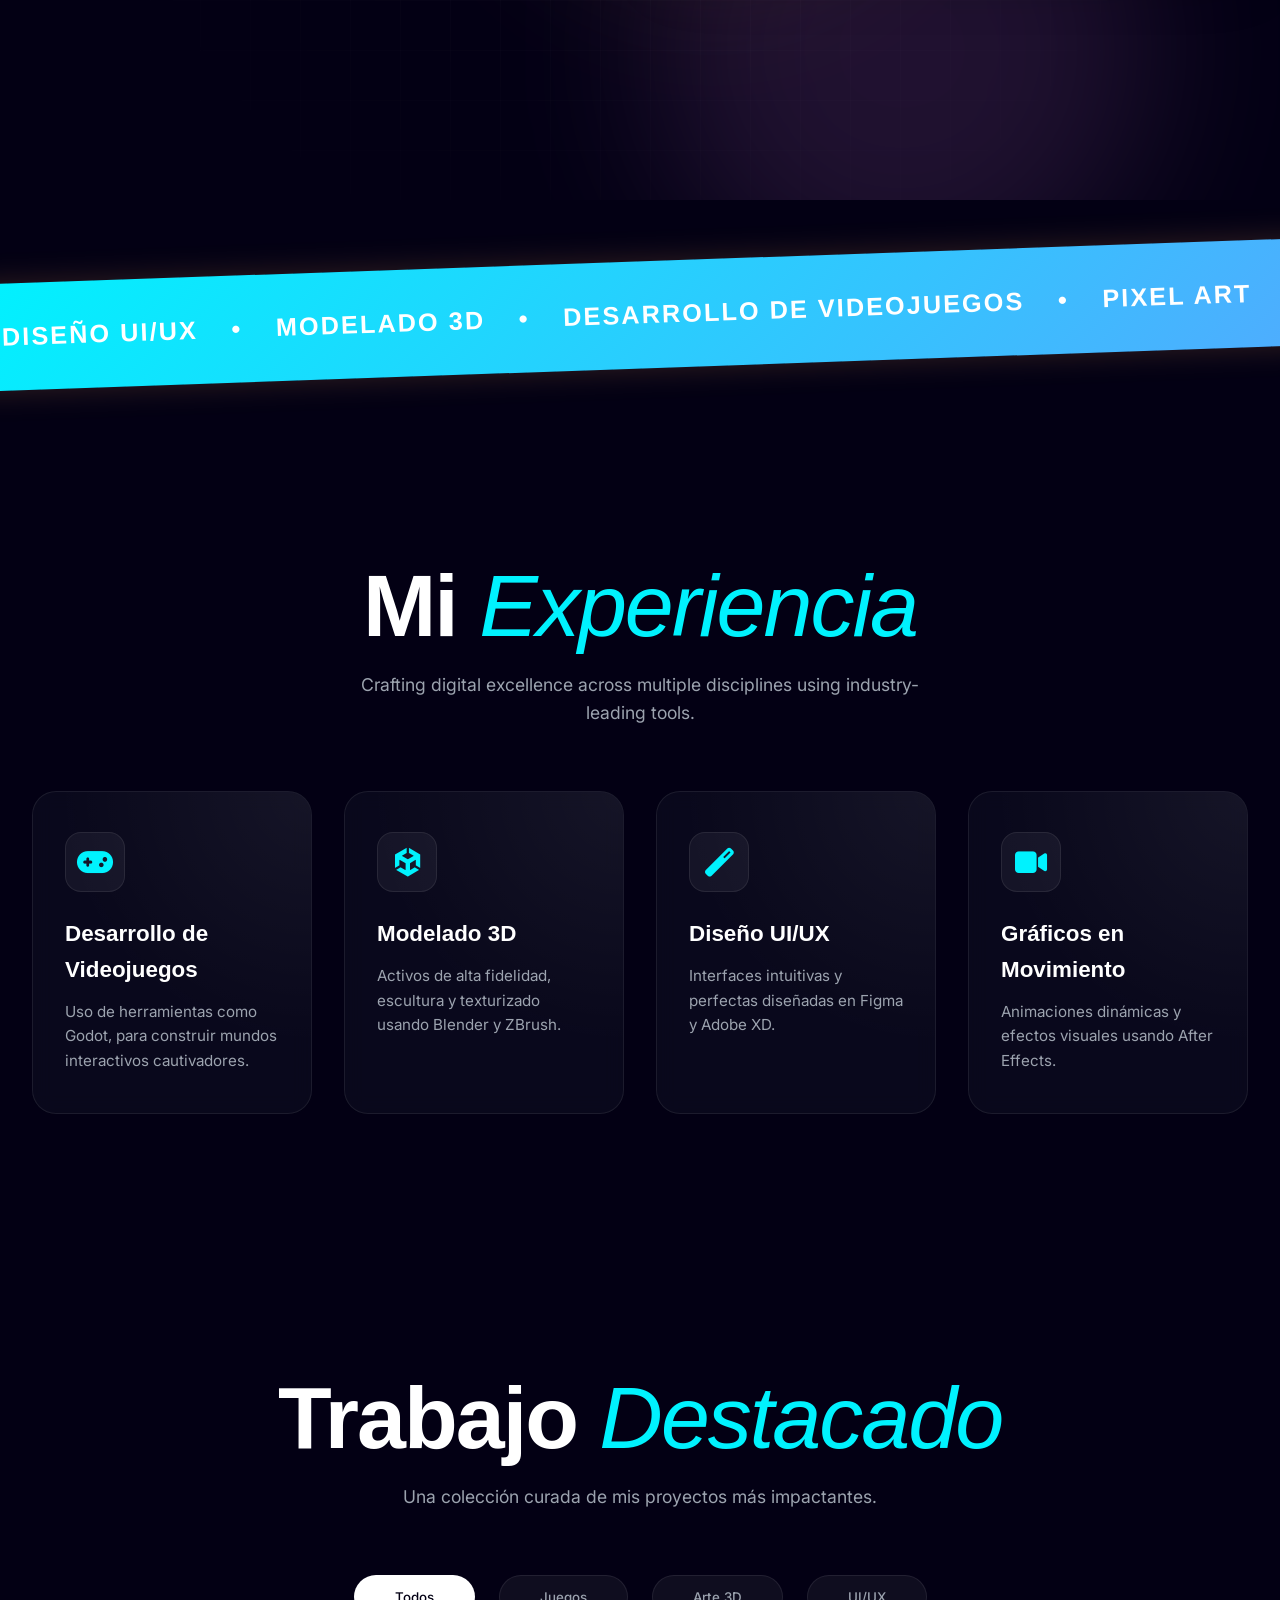
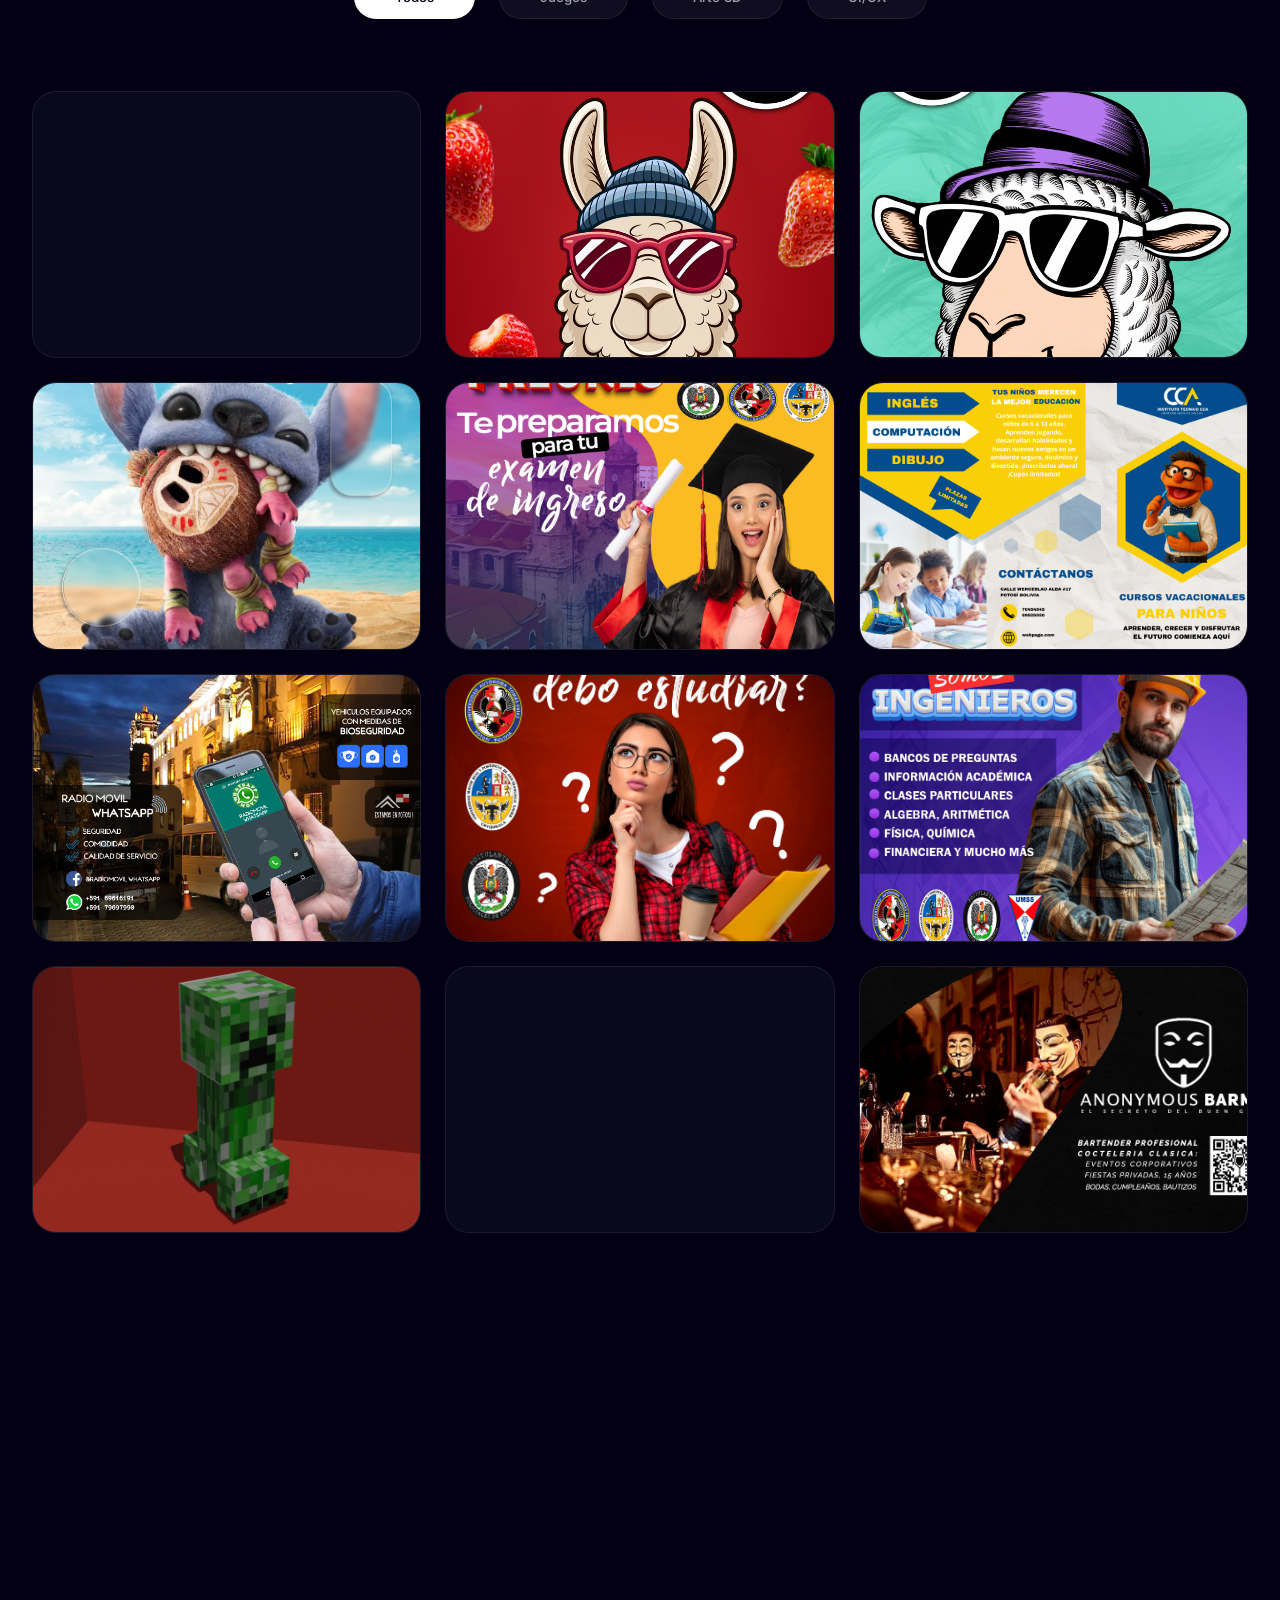
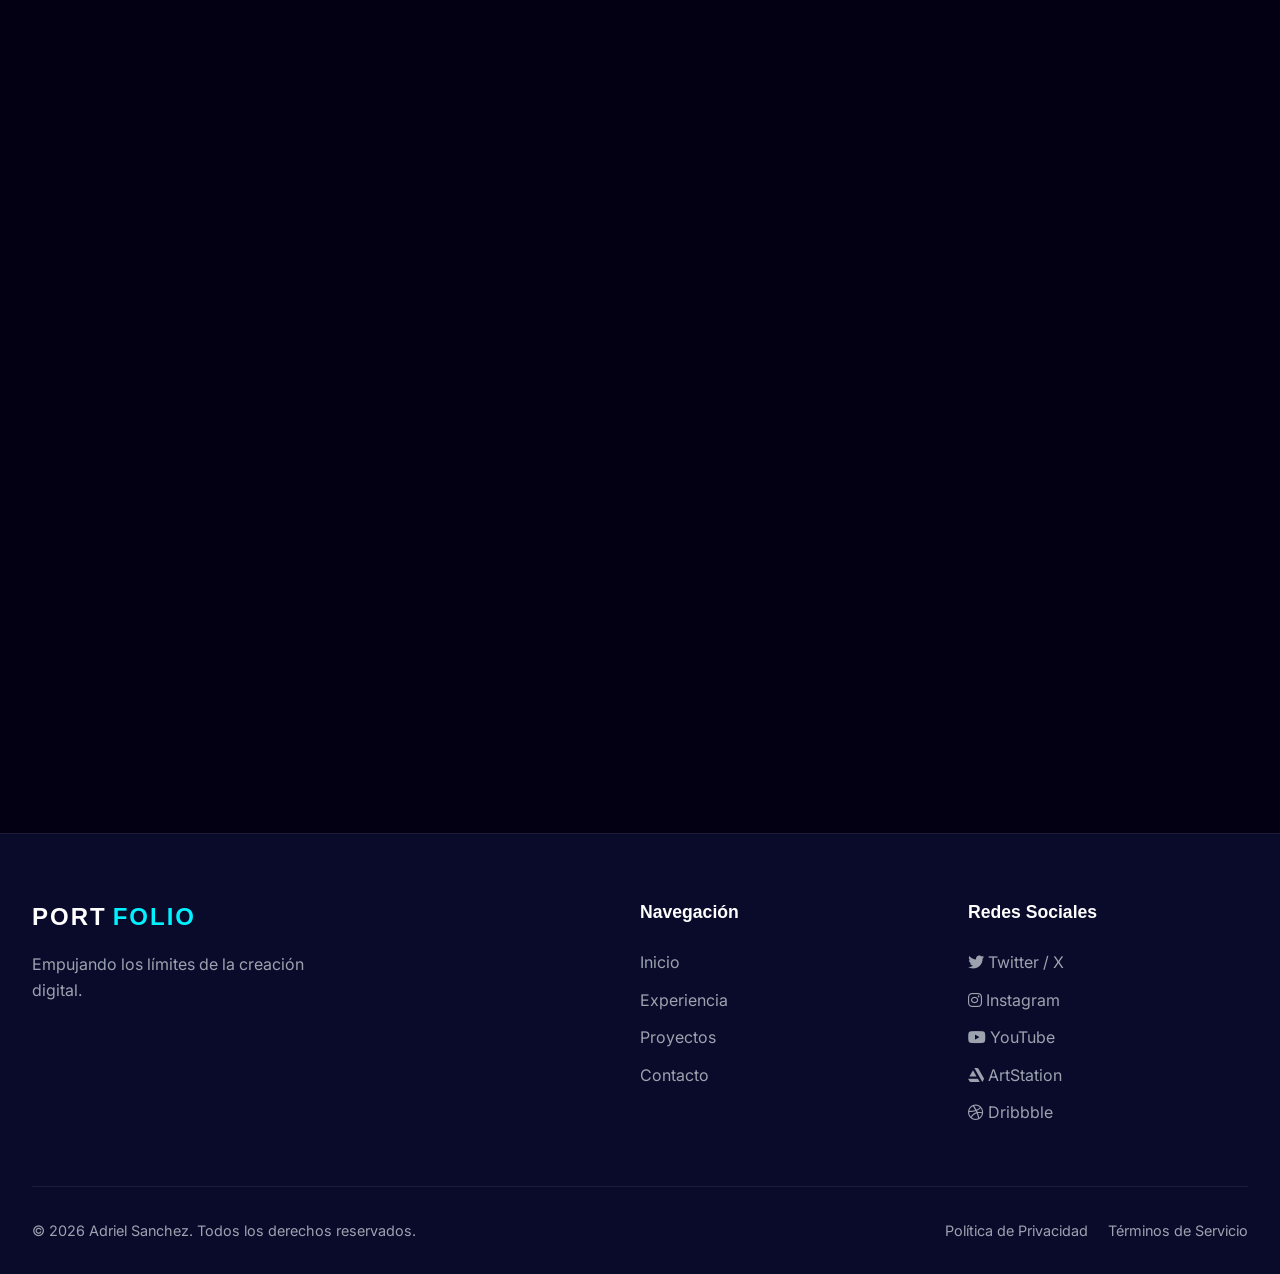
==== commit 1114f229: "loading video" ====
--- a/index.html
+++ b/index.html
@@ -30,11 +30,8 @@
                     <div class="cube-face bottom"></div>
                 </div>
             </div>
-            <h2 class="loader-text"><span class="dot-1">.</span><span class="dot-2">.</span><span class="dot-3">.</span></h2>
-            <div class="loader-progress-container">
-                <div class="loader-progress-bar"></div>
-                <div class="loader-percentage">0%</div>
-            </div>
+            <h2 class="loader-text"><span class="dot-1">.</span><span class="dot-2">.</span><span class="dot-3">.</span>
+            </h2>
         </div>
     </div>
 
@@ -69,6 +66,14 @@
         <div class="video-sticky">
             <video id="hero-video" src="camaleon.mp4" muted playsinline preload="auto" autoplay loop></video>
 
+            <!-- Specific Video Loader -->
+            <div id="video-loader" class="video-loader-overlay">
+                <div class="video-loader-content">
+                    <p class="video-loader-text">CARGANDO... ESPERE POR FAVOR</p>
+                    <div class="video-loader-spinner"></div>
+                </div>
+            </div>
+
             <!-- HUD Overlay -->
             <div class="hud-overlay">
 
@@ -92,8 +97,15 @@
 
                 <div class="hud-bottom">
                 </div>
-
+            </div> <!-- End hud-overlay -->
+        </div> <!-- End video-sticky -->
     </section>
+
+    <!-- Mobile-only CTA (Appears below the video) -->
+    <div class="mobile-hud-actions">
+        <a href="https://rory759.github.io/sample-gescorp/" target="_blank" class="btn-hud-action active"><i
+                class="fa-solid fa-play"></i> EXPLORAR OTROS PROYECTOS</a>
+    </div>
 
     <!-- New Section for Featured Videos (Mobile/Tablet between Heroes) -->
     <section id="featured-sidebar-wrap" class="featured-sidebar-section">
--- a/styles.css
+++ b/styles.css
@@ -176,40 +176,109 @@
 }
 
 .loader-text {
-    margin-top: 3rem;
-    font-size: 1.2rem;
-    letter-spacing: 6px;
+    margin-top: 2rem;
+    font-size: 1.5rem;
+    letter-spacing: 8px;
     color: var(--accent-1);
     font-family: var(--font-heading);
-    margin-bottom: 2rem;
-}
-
-.loader-progress-container {
-    width: 250px;
-    height: 4px;
-    background: rgba(255, 255, 255, 0.1);
-    margin: 0 auto;
-    border-radius: 10px;
-    overflow: hidden;
-    position: relative;
-    border: 1px solid rgba(0, 242, 254, 0.2);
-}
-
-.loader-progress-bar {
-    width: 0%;
+}
+
+.loader-percentage,
+.loader-progress-container,
+.loader-progress-bar,
+.mobile-loading-msg {
+    display: none !important;
+}
+
+/* Video-Specific Loader Overlay */
+.video-loader-overlay {
+    position: absolute;
+    top: 0;
+    left: 0;
+    width: 100%;
     height: 100%;
-    background: var(--accent-1);
-    box-shadow: 0 0 15px var(--accent-1);
-    transition: width 0.4s cubic-bezier(0.1, 0.5, 0.5, 1);
-}
-
-.loader-percentage {
-    font-size: 1rem;
-    color: var(--accent-1);
-    margin-top: 15px;
+    background: #000;
+    z-index: 4;
+    /* Below HUD (5) but above video (0) */
+    display: flex;
+    align-items: center;
+    justify-content: center;
+    transition: opacity 0.8s ease, visibility 0.8s ease;
+}
+
+.video-loader-overlay.hidden {
+    opacity: 0;
+    visibility: hidden;
+    pointer-events: none;
+}
+
+.video-loader-text {
+    color: #f7a055;
     font-family: var(--font-heading);
-    font-weight: 600;
-    letter-spacing: 2px;
+    font-size: 1.2rem;
+    font-weight: 700;
+    letter-spacing: 4px;
+    text-transform: uppercase;
+    animation: pulseGlow 2s infinite ease-in-out;
+    text-align: center;
+}
+
+@keyframes pulseGlow {
+
+    0%,
+    100% {
+        opacity: 0.6;
+        transform: scale(0.98);
+    }
+
+    50% {
+        opacity: 1;
+        transform: scale(1.02);
+    }
+}
+
+.video-loader-spinner {
+    width: 40px;
+    height: 2px;
+    background: #f7a055;
+    margin: 1rem auto 0;
+    box-shadow: 0 0 15px #f7a055;
+    animation: loaderWidth 1.5s infinite ease-in-out;
+}
+
+@keyframes loaderWidth {
+
+    0%,
+    100% {
+        width: 0;
+    }
+
+    50% {
+        width: 100px;
+    }
+}
+
+/* Hide mobile CTA by default */
+.mobile-hud-actions {
+    display: none;
+    padding: 2rem;
+    background: var(--bg-main);
+    text-align: center;
+    border-top: 1px solid rgba(255, 255, 255, 0.05);
+}
+
+@media (max-width: 768px) {
+    .mobile-hud-actions {
+        display: flex;
+        justify-content: center;
+        width: 100%;
+    }
+
+    .mobile-hud-actions .btn-hud-action {
+        width: 100%;
+        max-width: 400px;
+        justify-content: center;
+    }
 }
 
 .loader-text span {
@@ -1556,8 +1625,9 @@
         padding: 2rem;
         pointer-events: none;
     }
-    
-    .hud-center-left, .hud-center-right {
+
+    .hud-center-left,
+    .hud-center-right {
         position: relative;
         left: auto;
         right: auto;
@@ -1568,7 +1638,11 @@
         margin-bottom: 2rem;
     }
 
-    .hud-title, .hud-subtitle, .hud-description, .btn-hud-main, .btn-hud-outline {
+    .hud-title,
+    .hud-subtitle,
+    .hud-description,
+    .btn-hud-main,
+    .btn-hud-outline {
         display: none !important;
     }
 
@@ -1580,11 +1654,8 @@
     }
 
     .btn-hud-action.active {
-        display: flex !important;
-        width: 100%;
-        justify-content: center;
-        padding: 1.2rem;
-        font-size: 1rem;
+        display: none !important;
+        /* Hide inside HUD on mobile */
     }
 
     .featured-sidebar-section {
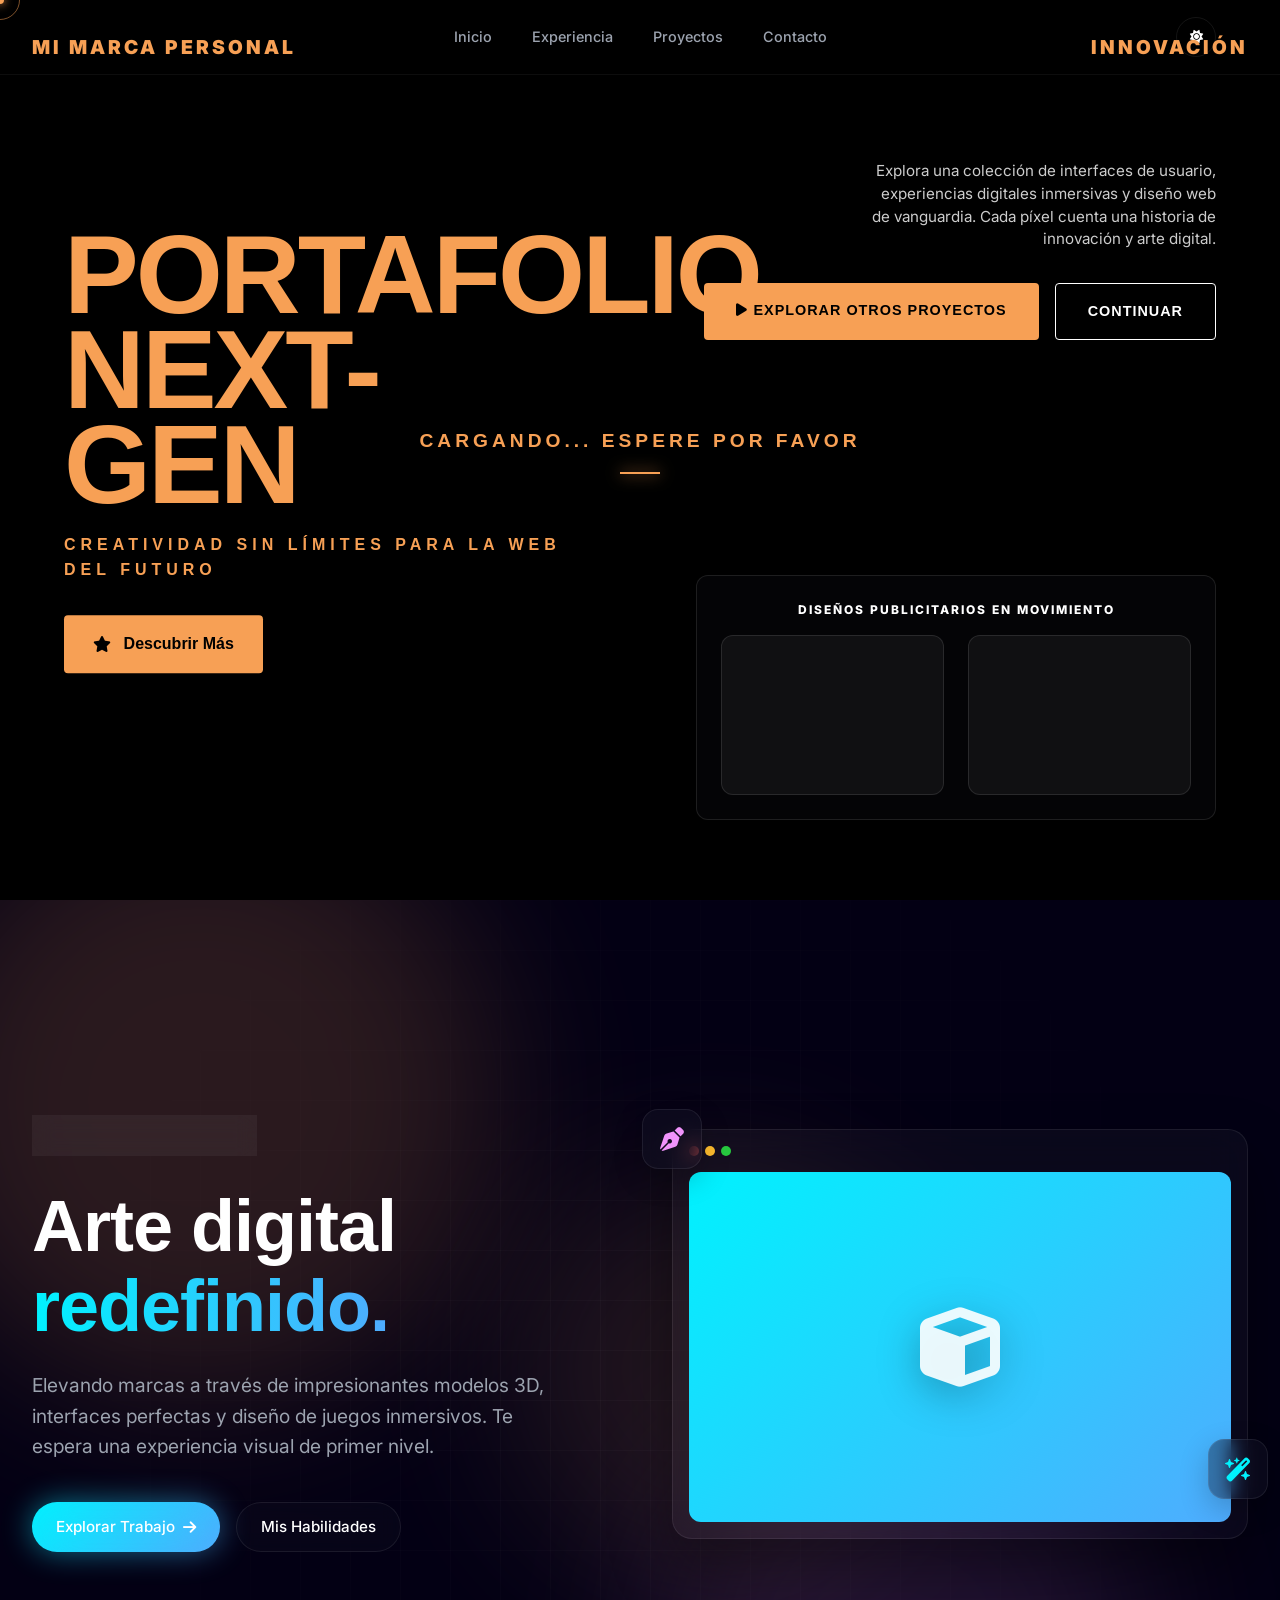
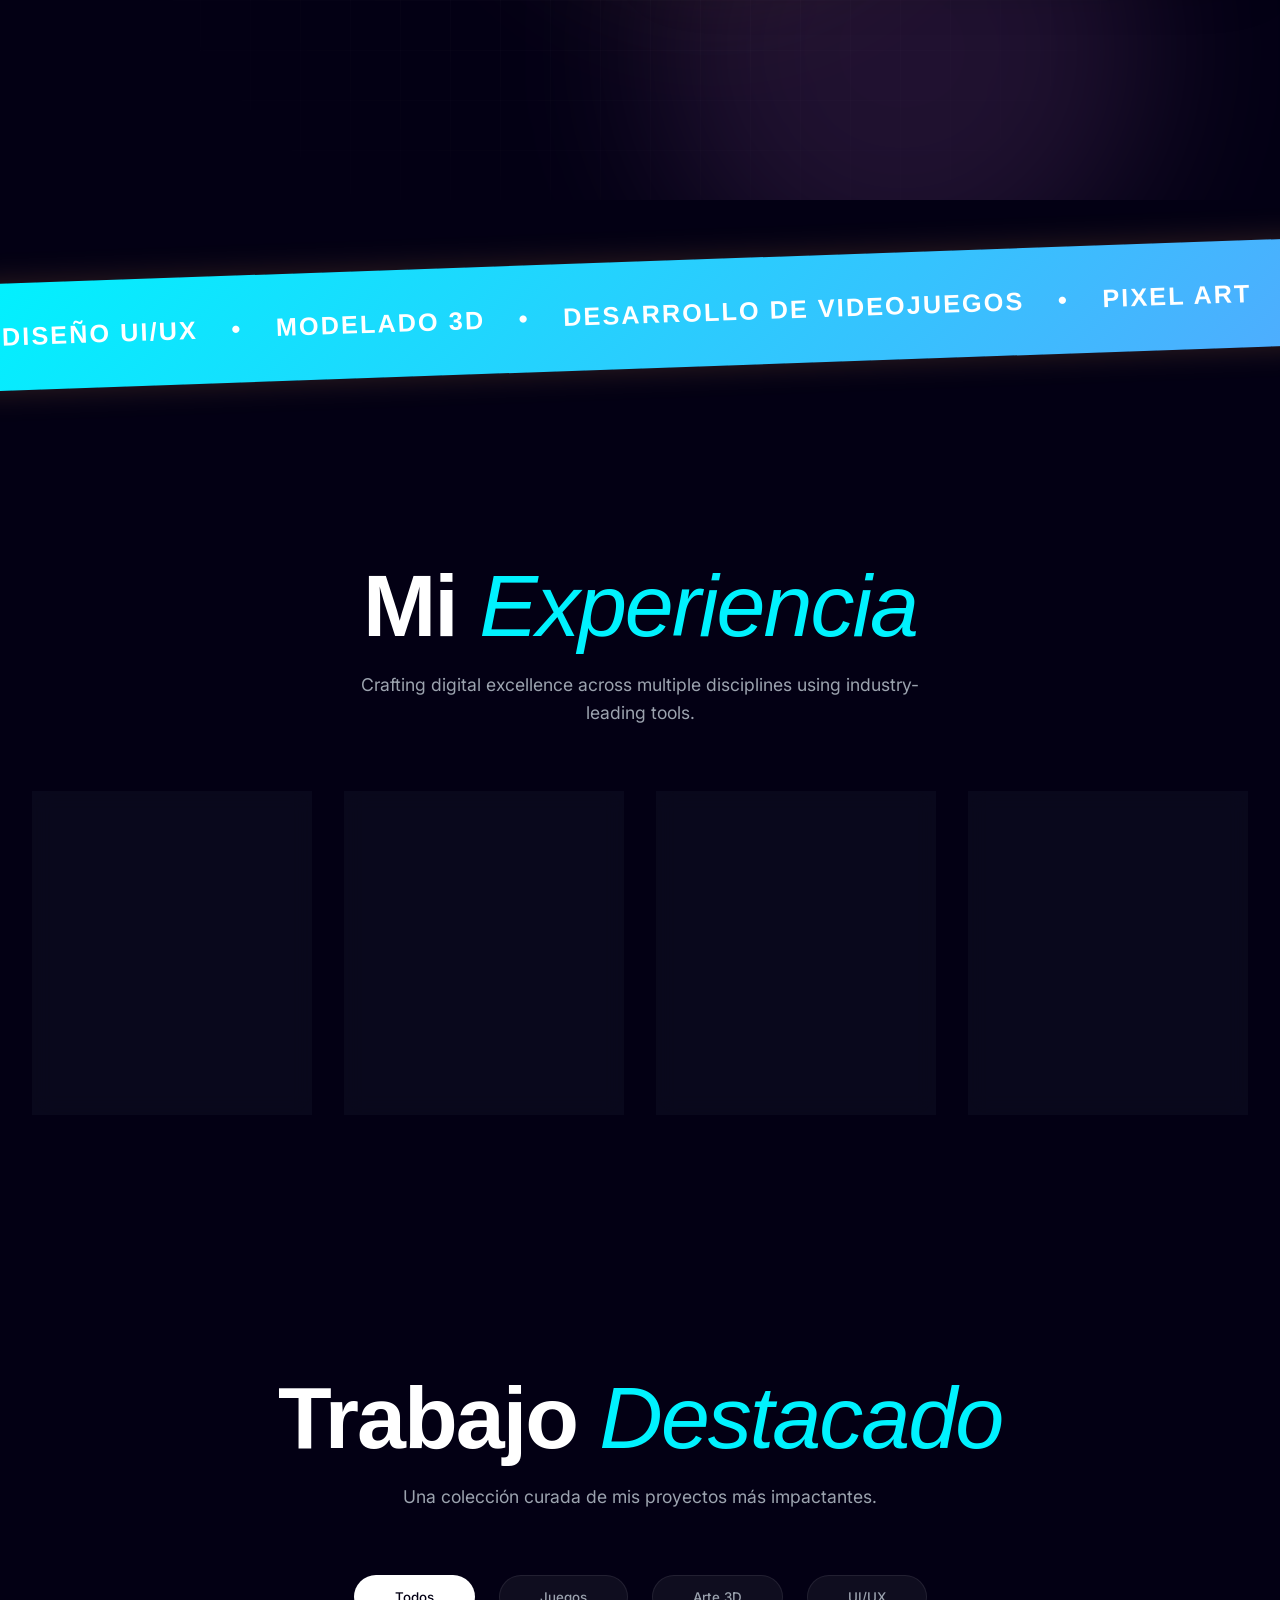
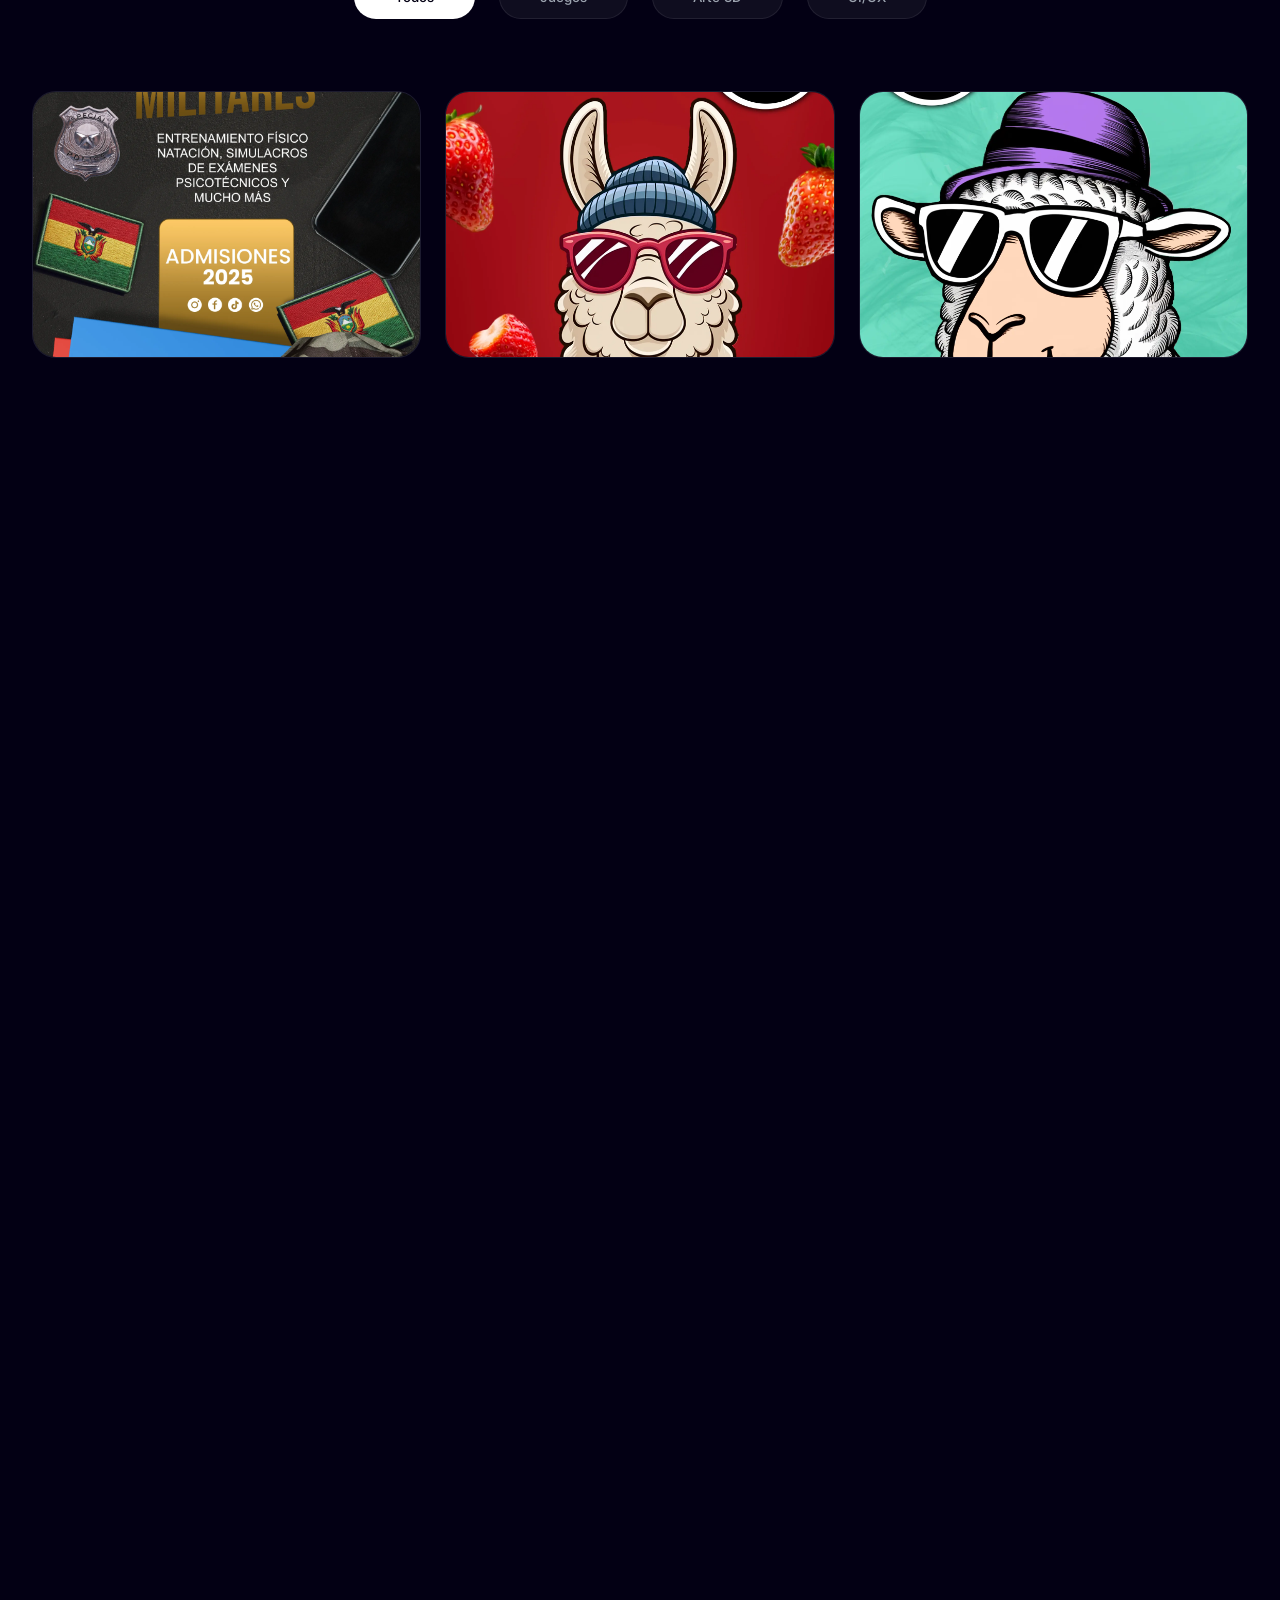
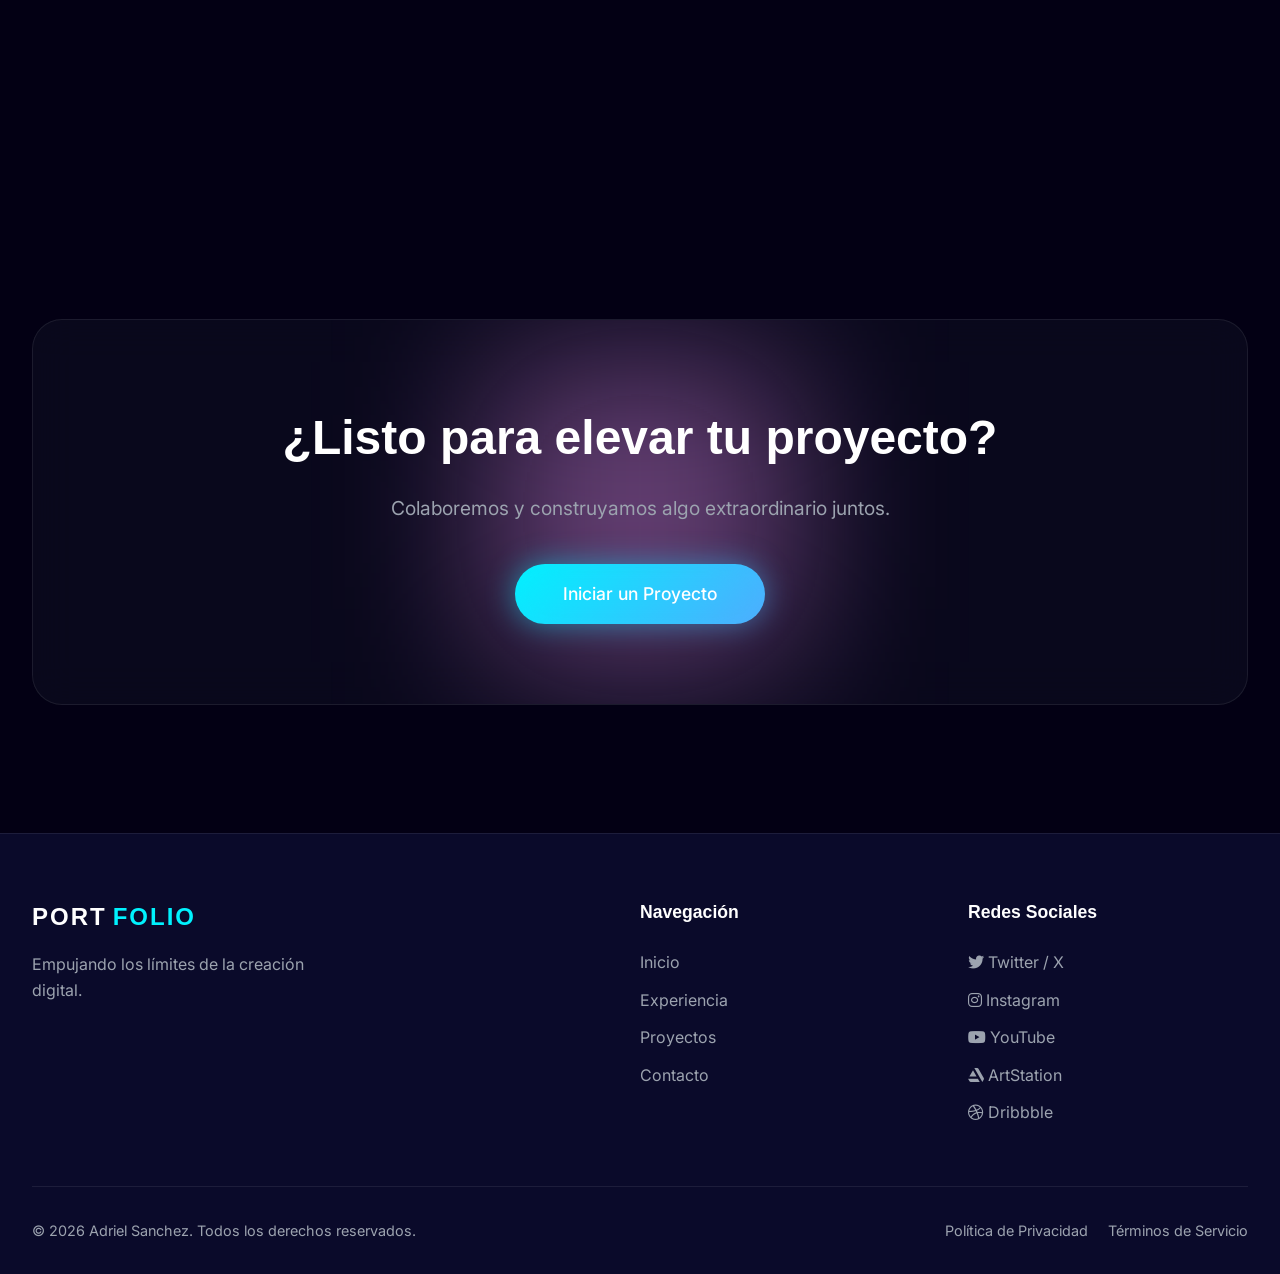
==== commit 206da9ff: "optimized" ====
--- a/index.html
+++ b/index.html
@@ -244,7 +244,7 @@
             <div class="art-grid">
                 <!-- Project 1 (Visible) -->
                 <div class="art-card reveal" data-category="design">
-                    <div class="art-image" style="background: url('src/1.png') center/cover;">
+                    <div class="art-image" style="background: url('src/1.webp') center/cover;">
                         <div class="art-overlay">
                             <div class="overlay-content">
                                 <span class="category-tag">Diseño</span>
@@ -257,7 +257,7 @@
 
                 <!-- Project 2 (Visible) -->
                 <div class="art-card reveal delay-1" data-category="design">
-                    <div class="art-image" style="background: url('src/2.png') center/cover;">
+                    <div class="art-image" style="background: url('src/2.webp') center/cover;">
                         <div class="art-overlay">
                             <div class="overlay-content">
                                 <span class="category-tag">Diseño</span>
@@ -270,7 +270,7 @@
 
                 <!-- Project 3 (Visible) -->
                 <div class="art-card reveal delay-2" data-category="design">
-                    <div class="art-image" style="background: url('src/3.png') center/cover;">
+                    <div class="art-image" style="background: url('src/3.webp') center/cover;">
                         <div class="art-overlay">
                             <div class="overlay-content">
                                 <span class="category-tag">Diseño</span>
@@ -283,7 +283,7 @@
 
                 <!-- Project 4 (Visible) -->
                 <div class="art-card reveal" data-category="design">
-                    <div class="art-image" style="background: url('src/4.png') center/cover;">
+                    <div class="art-image" style="background: url('src/4.webp') center/cover;">
                         <div class="art-overlay">
                             <div class="overlay-content">
                                 <span class="category-tag">Diseño</span>
@@ -296,7 +296,7 @@
 
                 <!-- Project 5 (Visible) -->
                 <div class="art-card reveal delay-1" data-category="design">
-                    <div class="art-image" style="background: url('src/5.png') center/cover;">
+                    <div class="art-image" style="background: url('src/5.webp') center/cover;">
                         <div class="art-overlay">
                             <div class="overlay-content">
                                 <span class="category-tag">Diseño</span>
@@ -309,7 +309,7 @@
 
                 <!-- Project 6 (Visible) -->
                 <div class="art-card reveal delay-2" data-category="design">
-                    <div class="art-image" style="background: url('src/6.png') center/cover;">
+                    <div class="art-image" style="background: url('src/6.webp') center/cover;">
                         <div class="art-overlay">
                             <div class="overlay-content">
                                 <span class="category-tag">Diseño</span>
@@ -322,7 +322,7 @@
 
                 <!-- Project 7 (Visible) -->
                 <div class="art-card reveal" data-category="design">
-                    <div class="art-image" style="background: url('src/7.png') center/cover;">
+                    <div class="art-image" style="background: url('src/7.webp') center/cover;">
                         <div class="art-overlay">
                             <div class="overlay-content">
                                 <span class="category-tag">Diseño</span>
@@ -335,7 +335,7 @@
 
                 <!-- Project 8 (Visible) -->
                 <div class="art-card reveal delay-1" data-category="design">
-                    <div class="art-image" style="background: url('src/8.png') center/cover;">
+                    <div class="art-image" style="background: url('src/8.webp') center/cover;">
                         <div class="art-overlay">
                             <div class="overlay-content">
                                 <span class="category-tag">Diseño</span>
@@ -348,7 +348,7 @@
 
                 <!-- Project 9 (Visible) -->
                 <div class="art-card reveal delay-2" data-category="design">
-                    <div class="art-image" style="background: url('src/9.png') center/cover;">
+                    <div class="art-image" style="background: url('src/9.webp') center/cover;">
                         <div class="art-overlay">
                             <div class="overlay-content">
                                 <span class="category-tag">Diseño</span>
@@ -361,7 +361,7 @@
 
                 <!-- Project 10 (Visible) -->
                 <div class="art-card reveal" data-category="design">
-                    <div class="art-image" style="background: url('src/10.png') center/cover;">
+                    <div class="art-image" style="background: url('src/10.webp') center/cover;">
                         <div class="art-overlay">
                             <div class="overlay-content">
                                 <span class="category-tag">Diseño</span>
@@ -374,7 +374,7 @@
 
                 <!-- Project 11 (Visible) -->
                 <div class="art-card reveal delay-1" data-category="design">
-                    <div class="art-image" style="background: url('src/11.png') center/cover;">
+                    <div class="art-image" style="background: url('src/11.webp') center/cover;">
                         <div class="art-overlay">
                             <div class="overlay-content">
                                 <span class="category-tag">Diseño</span>
@@ -387,7 +387,7 @@
 
                 <!-- Project 12 (Visible) -->
                 <div class="art-card reveal delay-2" data-category="design">
-                    <div class="art-image" style="background: url('src/12.png') center/cover;">
+                    <div class="art-image" style="background: url('src/12.webp') center/cover;">
                         <div class="art-overlay">
                             <div class="overlay-content">
                                 <span class="category-tag">Diseño</span>
@@ -400,7 +400,7 @@
 
                 <!-- Project 13 (Visible) -->
                 <div class="art-card reveal" data-category="design">
-                    <div class="art-image" style="background: url('src/13.png') center/cover;">
+                    <div class="art-image" style="background: url('src/13.webp') center/cover;">
                         <div class="art-overlay">
                             <div class="overlay-content">
                                 <span class="category-tag">Diseño</span>
@@ -447,7 +447,7 @@
 
                 <!-- Project 0 (Hidden) -->
                 <div class="art-card hidden-item" data-category="design">
-                    <div class="art-image" style="background: url('src/0.png') center/cover;">
+                    <div class="art-image" style="background: url('src/0.webp') center/cover;">
                         <div class="art-overlay">
                             <div class="overlay-content">
                                 <span class="category-tag">Diseño</span>
@@ -460,7 +460,7 @@
 
                 <!-- Project 16 (Hidden) -->
                 <div class="art-card hidden-item" data-category="design">
-                    <div class="art-image" style="background: url('src/16.png') center/cover;">
+                    <div class="art-image" style="background: url('src/16.webp') center/cover;">
                         <div class="art-overlay">
                             <div class="overlay-content">
                                 <span class="category-tag">Diseño</span>
@@ -473,7 +473,7 @@
 
                 <!-- Project 17 (Hidden) -->
                 <div class="art-card hidden-item" data-category="design">
-                    <div class="art-image" style="background: url('src/17.png') center/cover;">
+                    <div class="art-image" style="background: url('src/17.webp') center/cover;">
                         <div class="art-overlay">
                             <div class="overlay-content">
                                 <span class="category-tag">Diseño</span>
@@ -486,7 +486,7 @@
 
                 <!-- Project 18 (Hidden) -->
                 <div class="art-card hidden-item" data-category="design">
-                    <div class="art-image" style="background: url('src/18.png') center/cover;">
+                    <div class="art-image" style="background: url('src/18.webp') center/cover;">
                         <div class="art-overlay">
                             <div class="overlay-content">
                                 <span class="category-tag">Diseño</span>
@@ -512,7 +512,7 @@
 
                 <!-- Project 20 (Hidden) -->
                 <div class="art-card hidden-item" data-category="design">
-                    <div class="art-image" style="background: url('src/20.png') center/cover;">
+                    <div class="art-image" style="background: url('src/20.webp') center/cover;">
                         <div class="art-overlay">
                             <div class="overlay-content">
                                 <span class="category-tag">Diseño</span>
@@ -525,7 +525,7 @@
 
                 <!-- Project 21 (Hidden) -->
                 <div class="art-card hidden-item" data-category="design">
-                    <div class="art-image" style="background: url('src/21.PNG') center/cover;">
+                    <div class="art-image" style="background: url('src/21.webp') center/cover;">
                         <div class="art-overlay">
                             <div class="overlay-content">
                                 <span class="category-tag">Diseño</span>
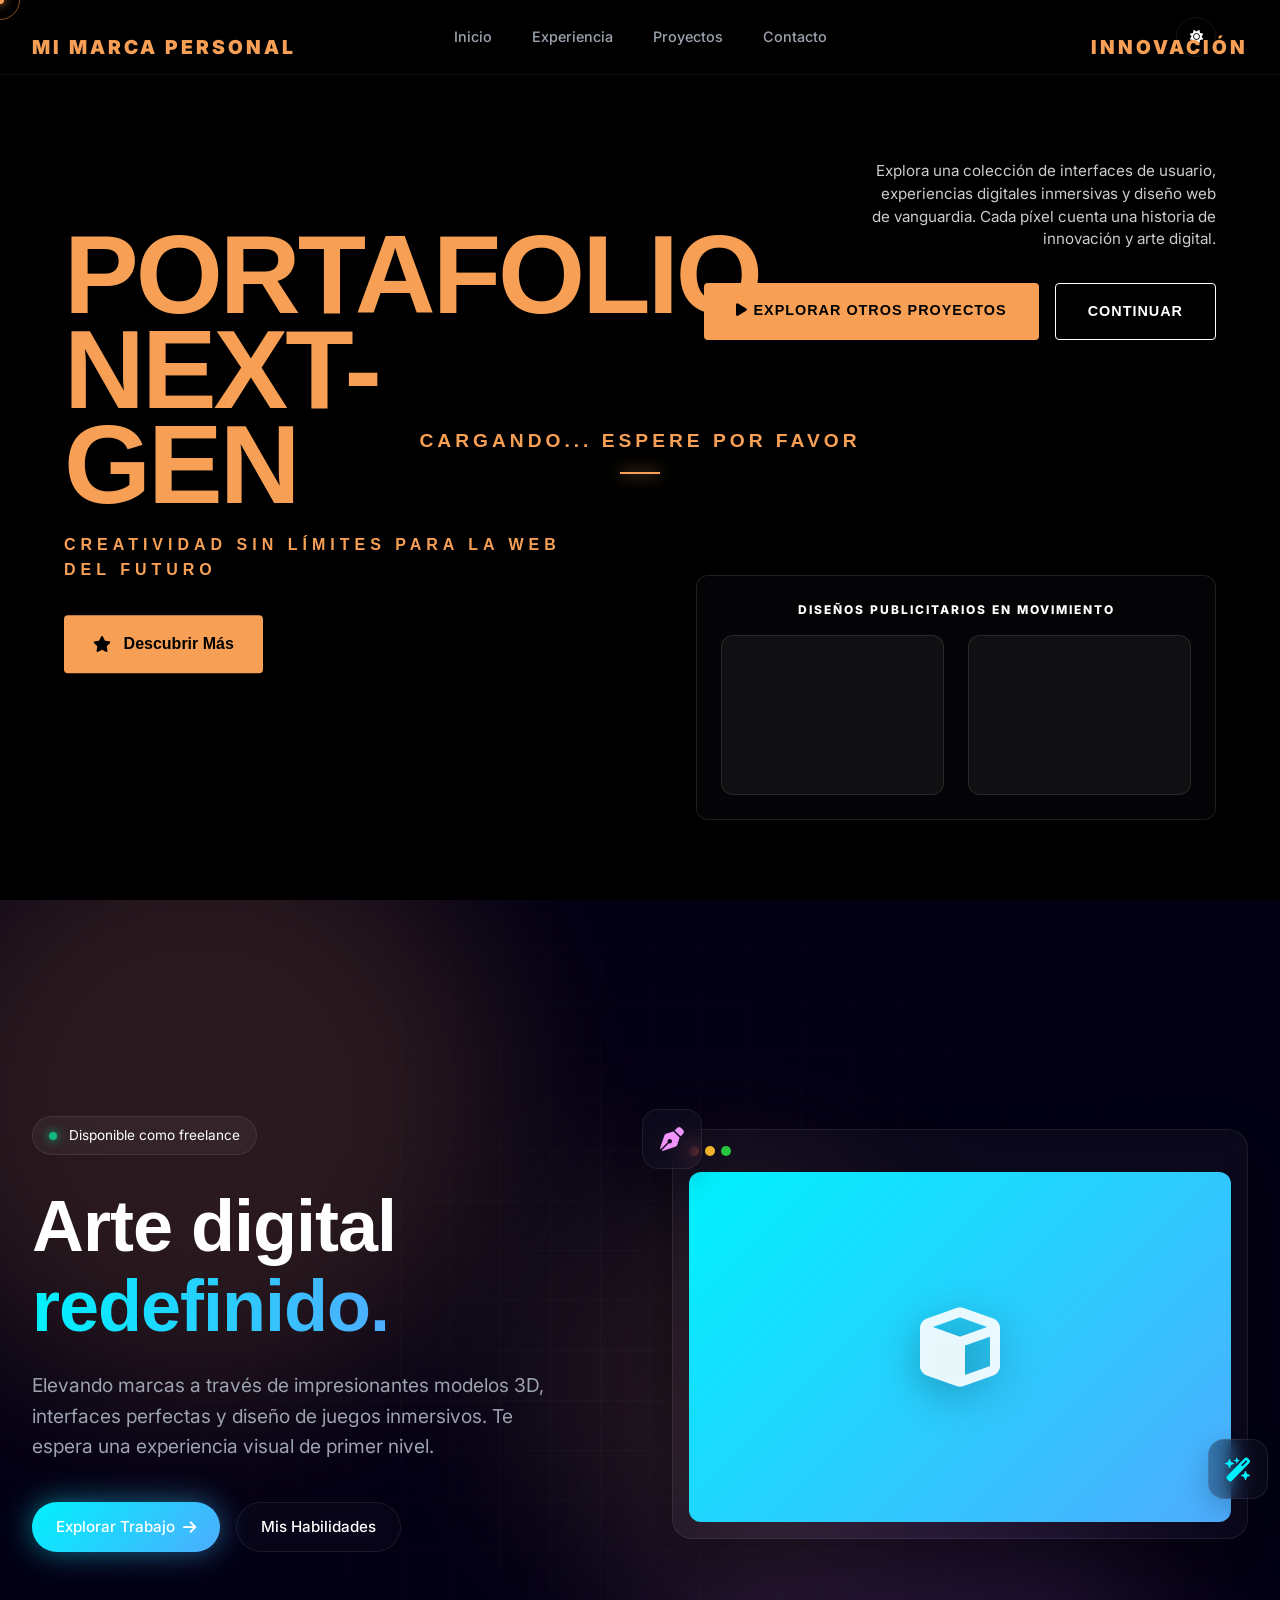
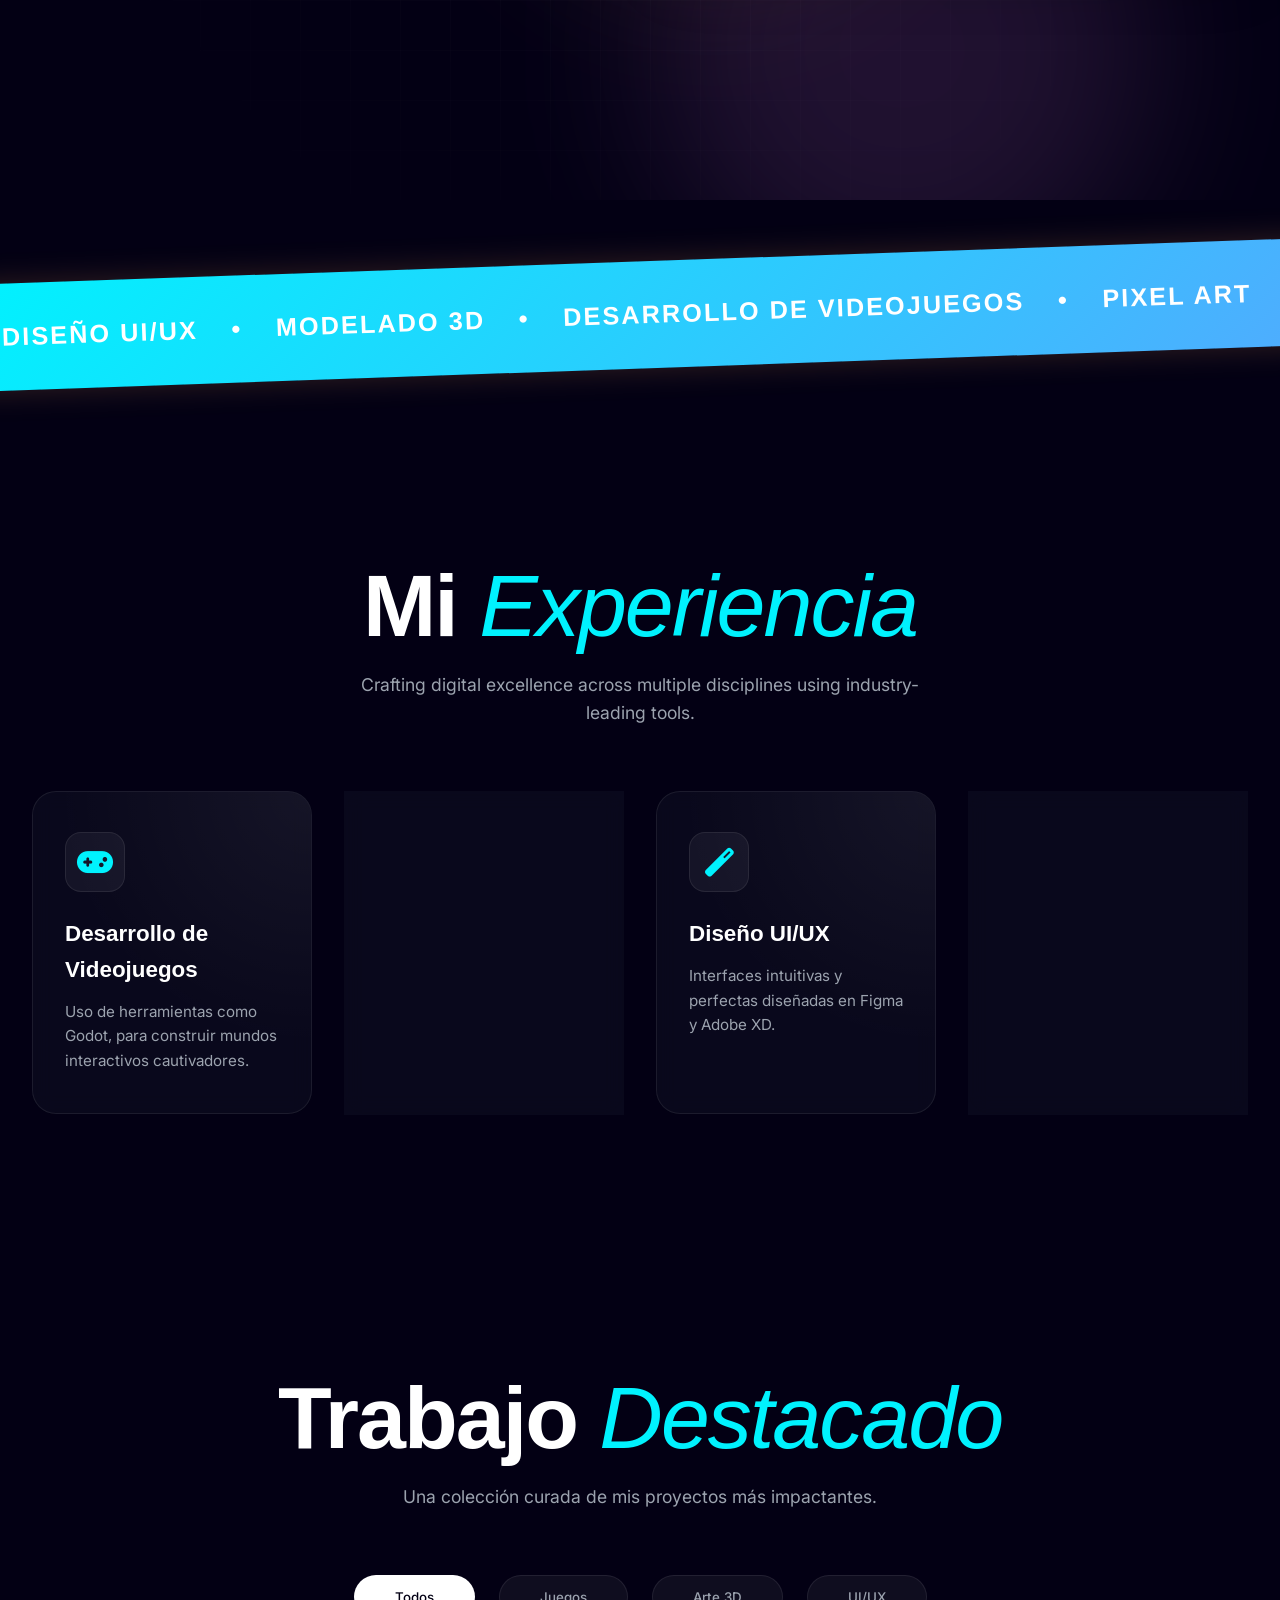
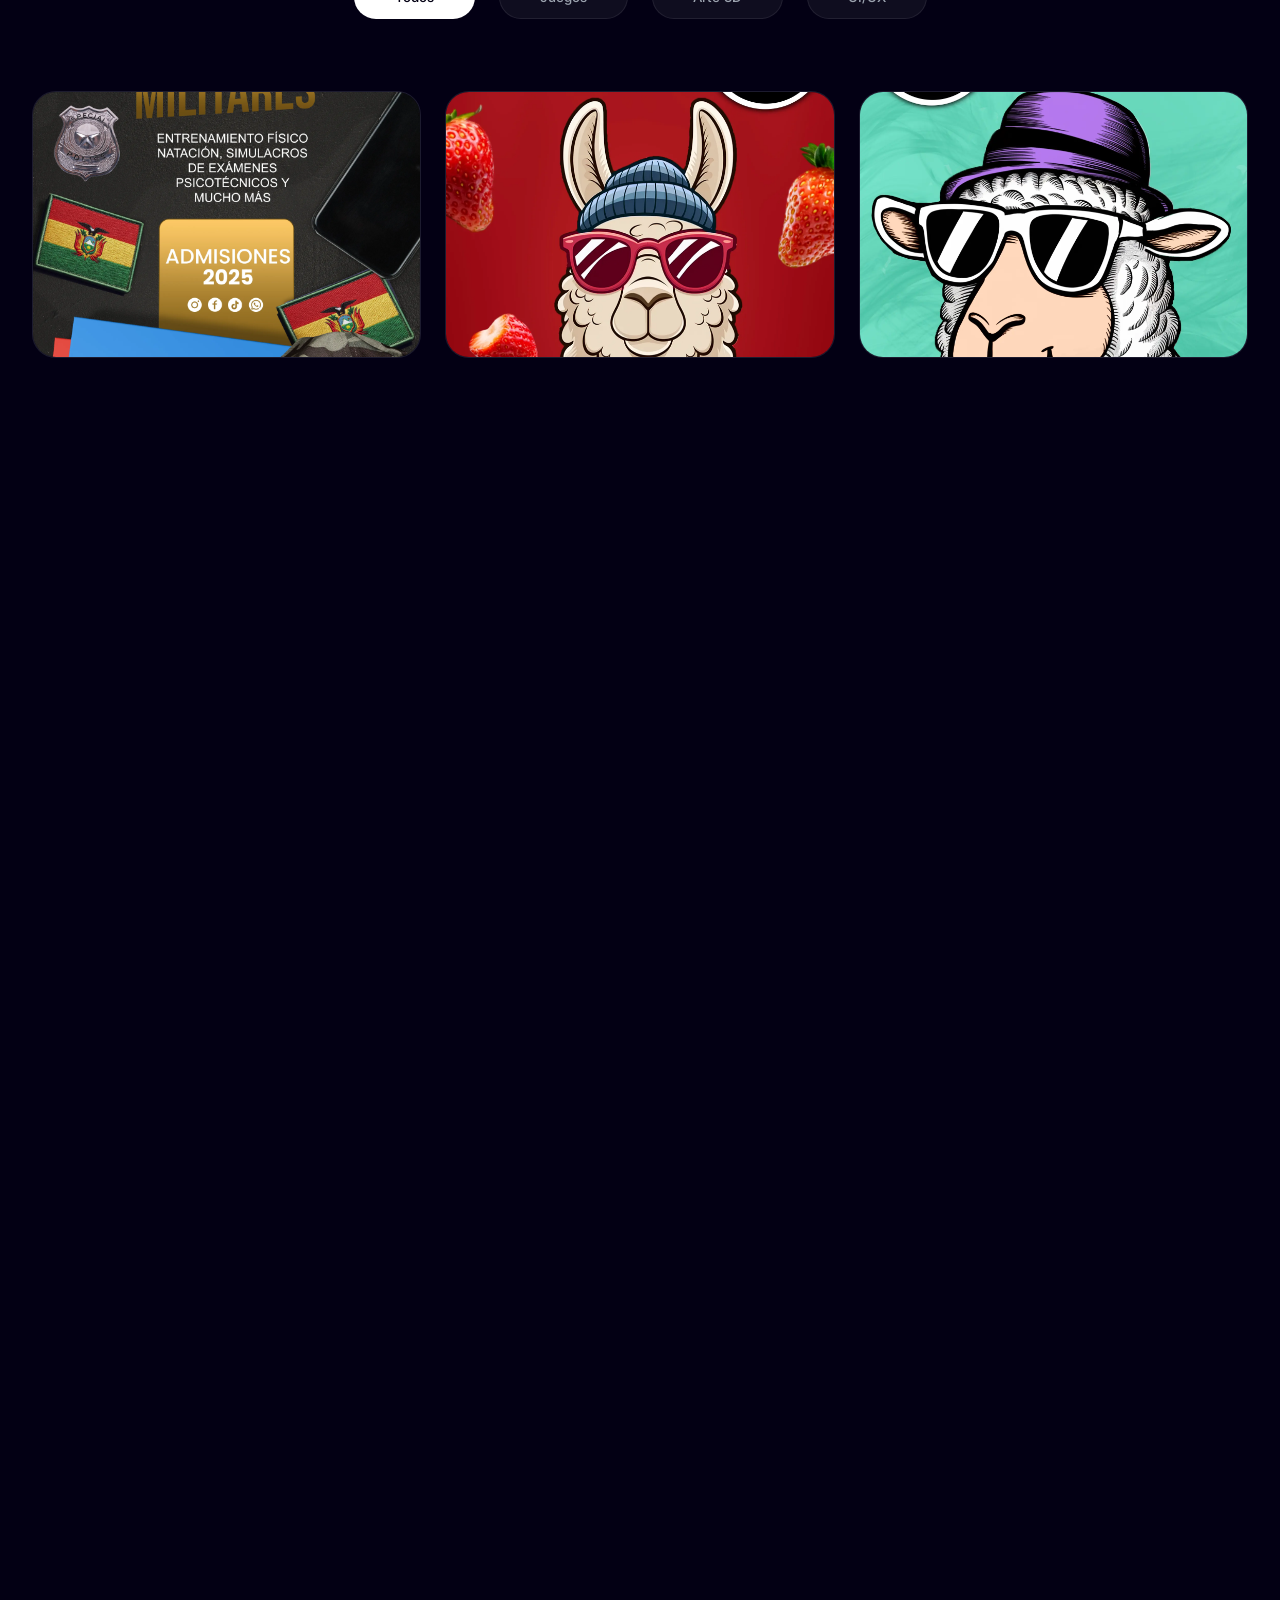
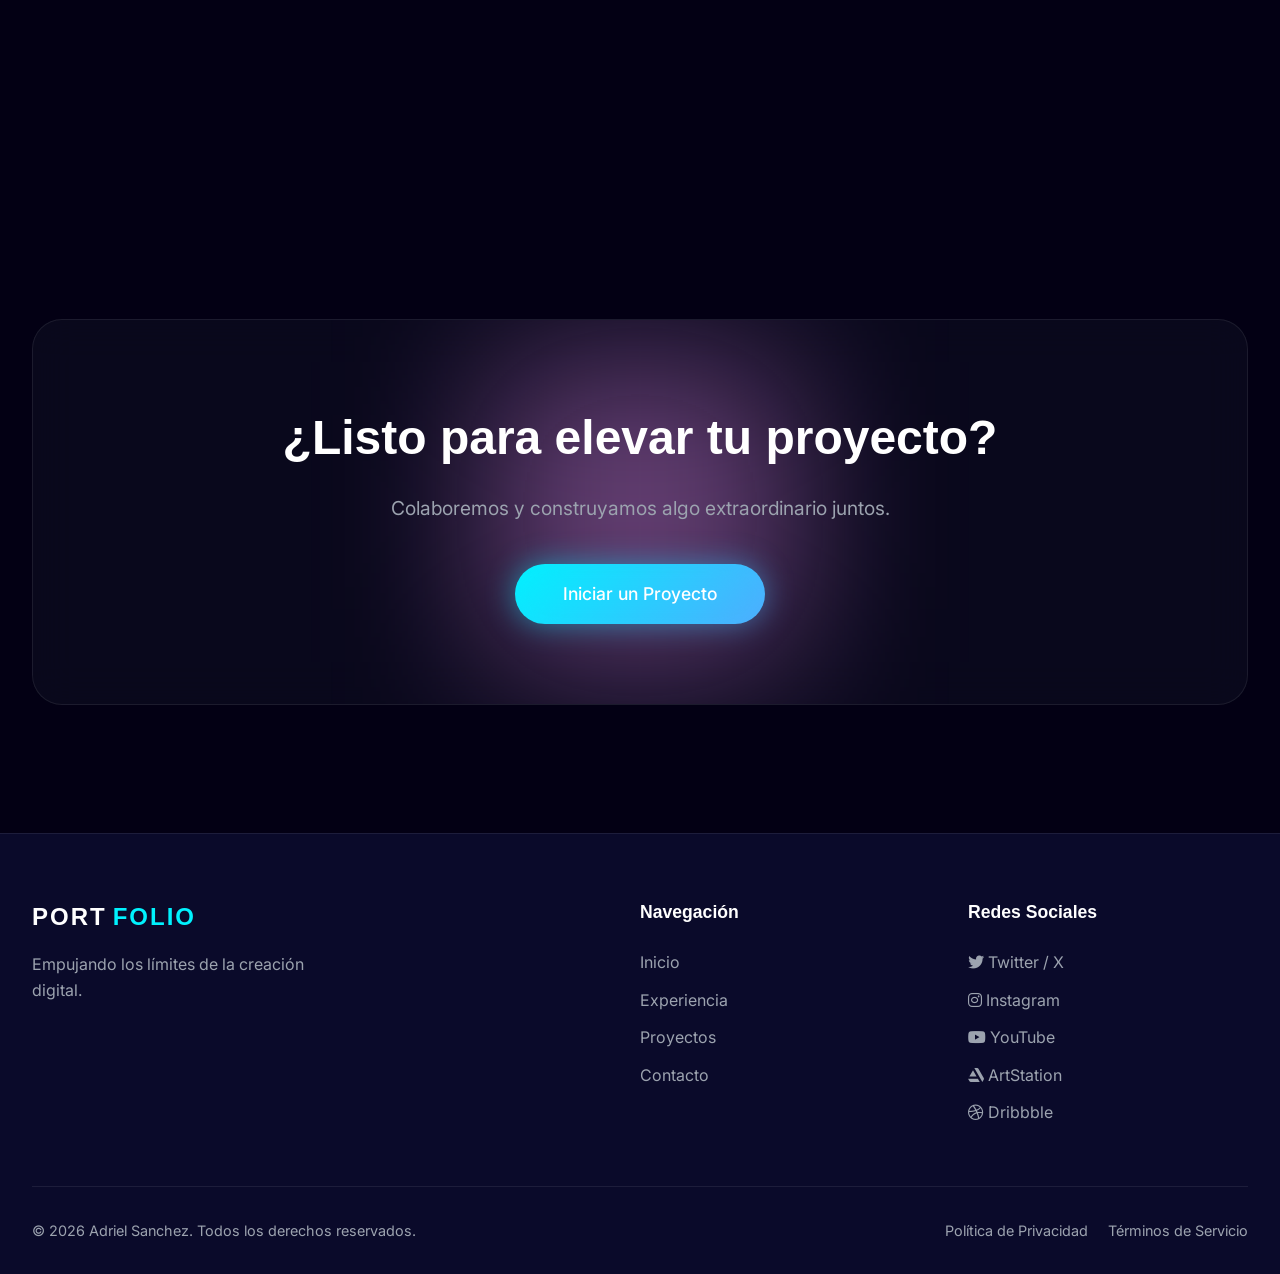
==== commit 240321e5: "small change" ====
--- a/index.html
+++ b/index.html
@@ -64,7 +64,7 @@
     <!-- Video Sequence Section -->
     <section id="video-sequence" class="video-sequence-section orange-theme">
         <div class="video-sticky">
-            <video id="hero-video" src="camaleon.mp4" muted playsinline preload="auto" autoplay loop></video>
+            <video id="hero-video" src="hero.mp4" muted playsinline preload="auto" autoplay loop></video>
 
             <!-- Specific Video Loader -->
             <div id="video-loader" class="video-loader-overlay">
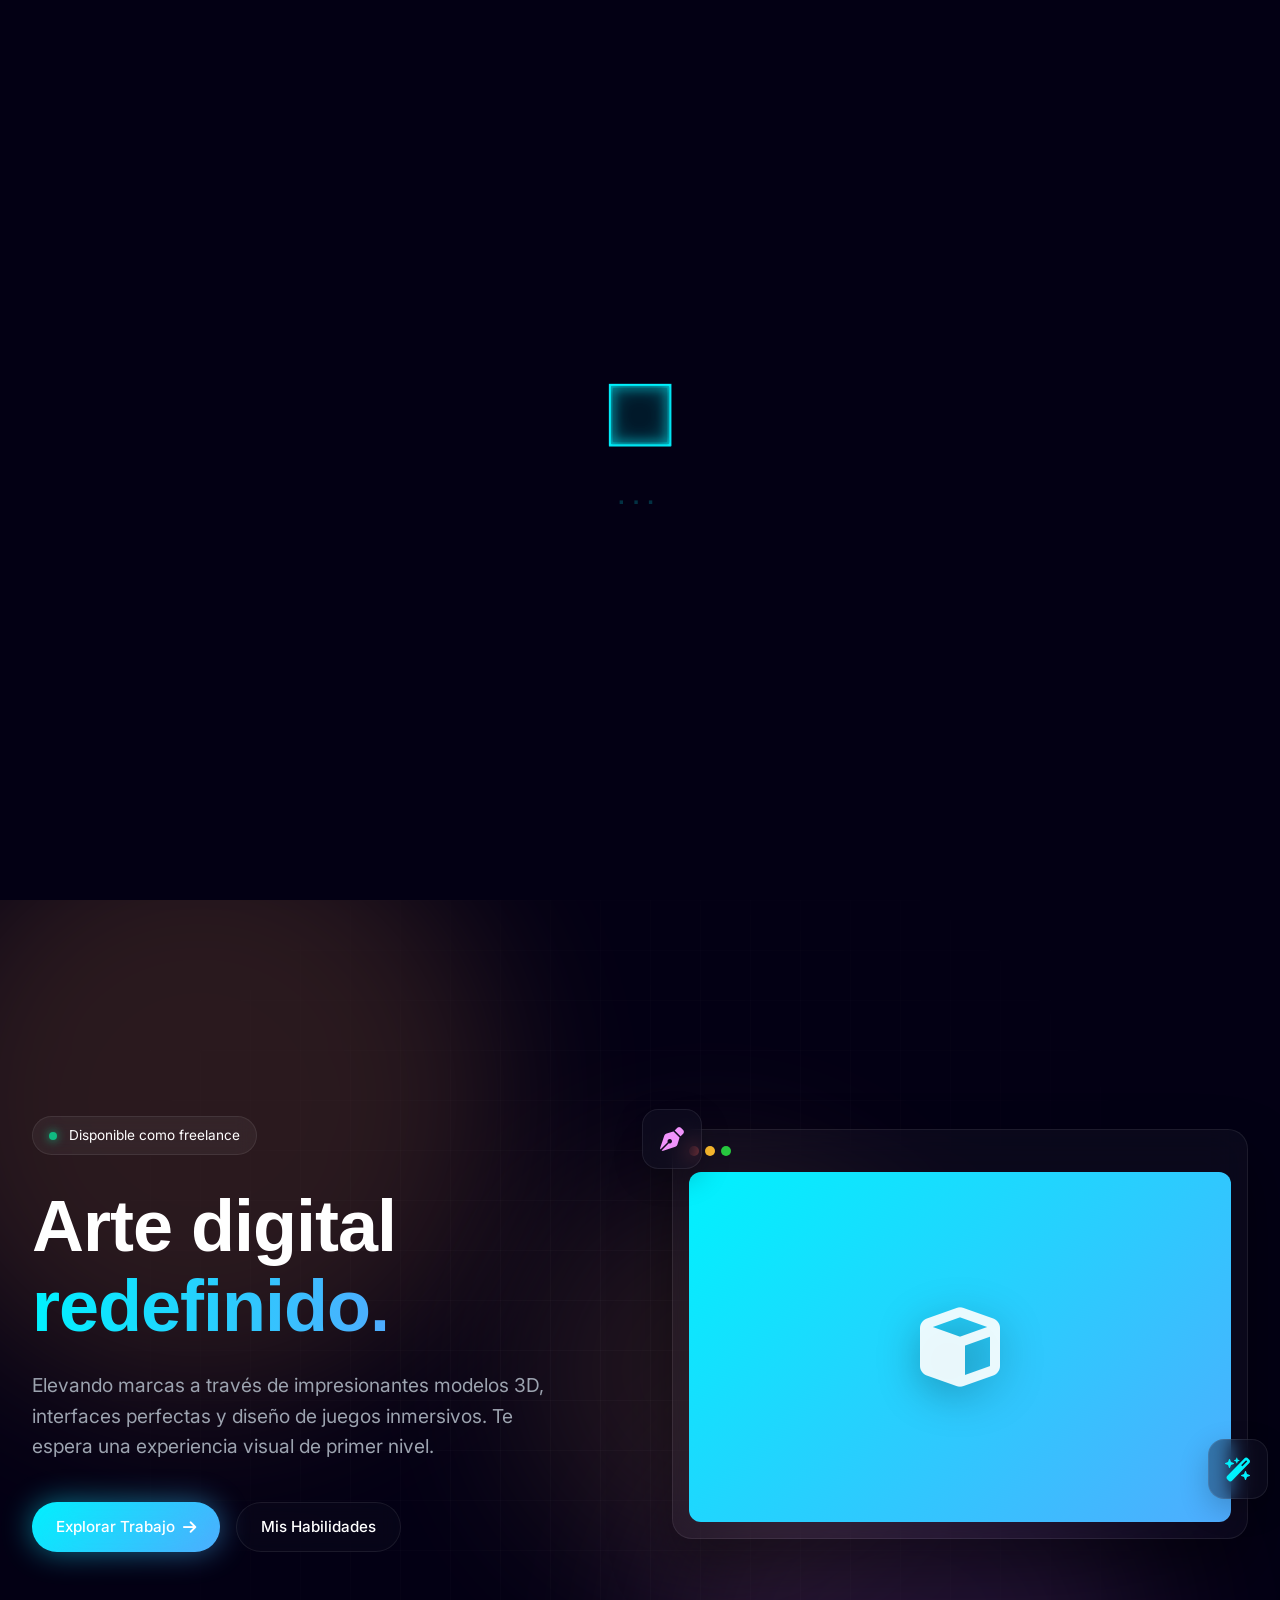
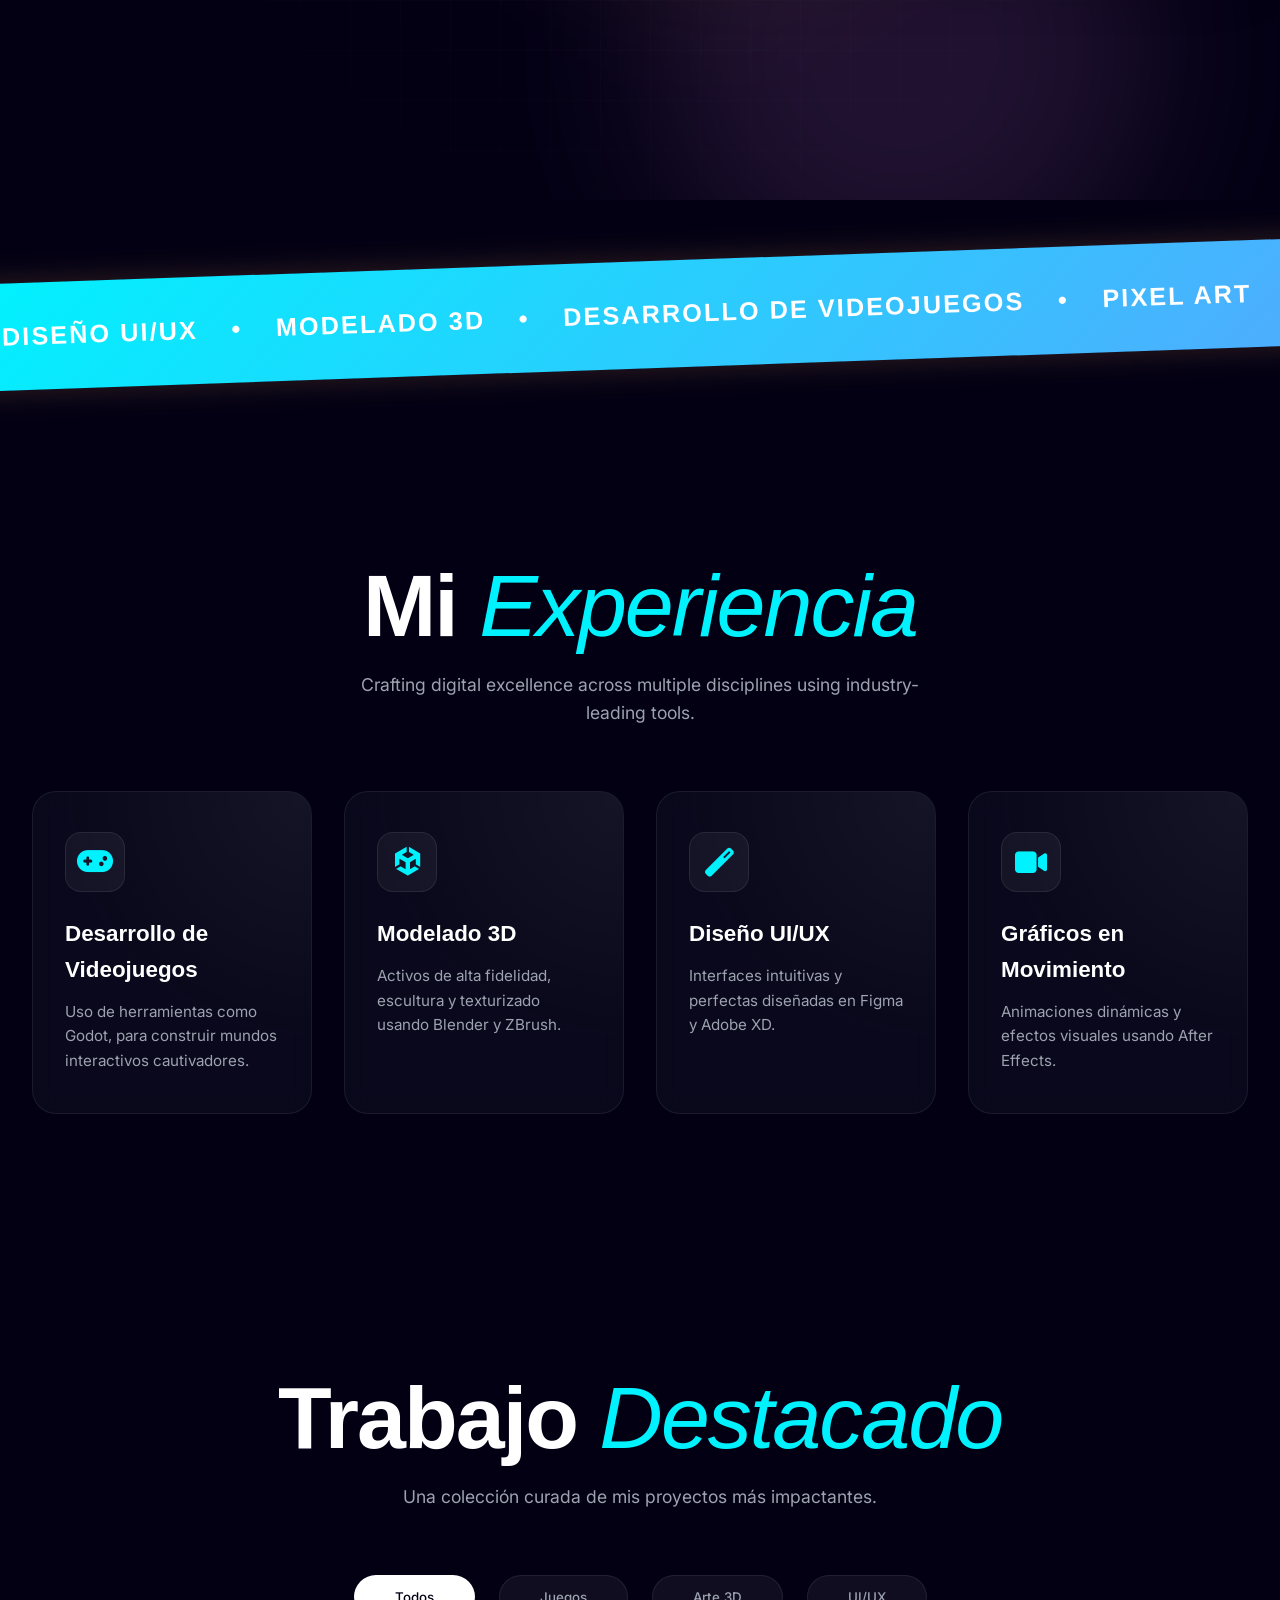
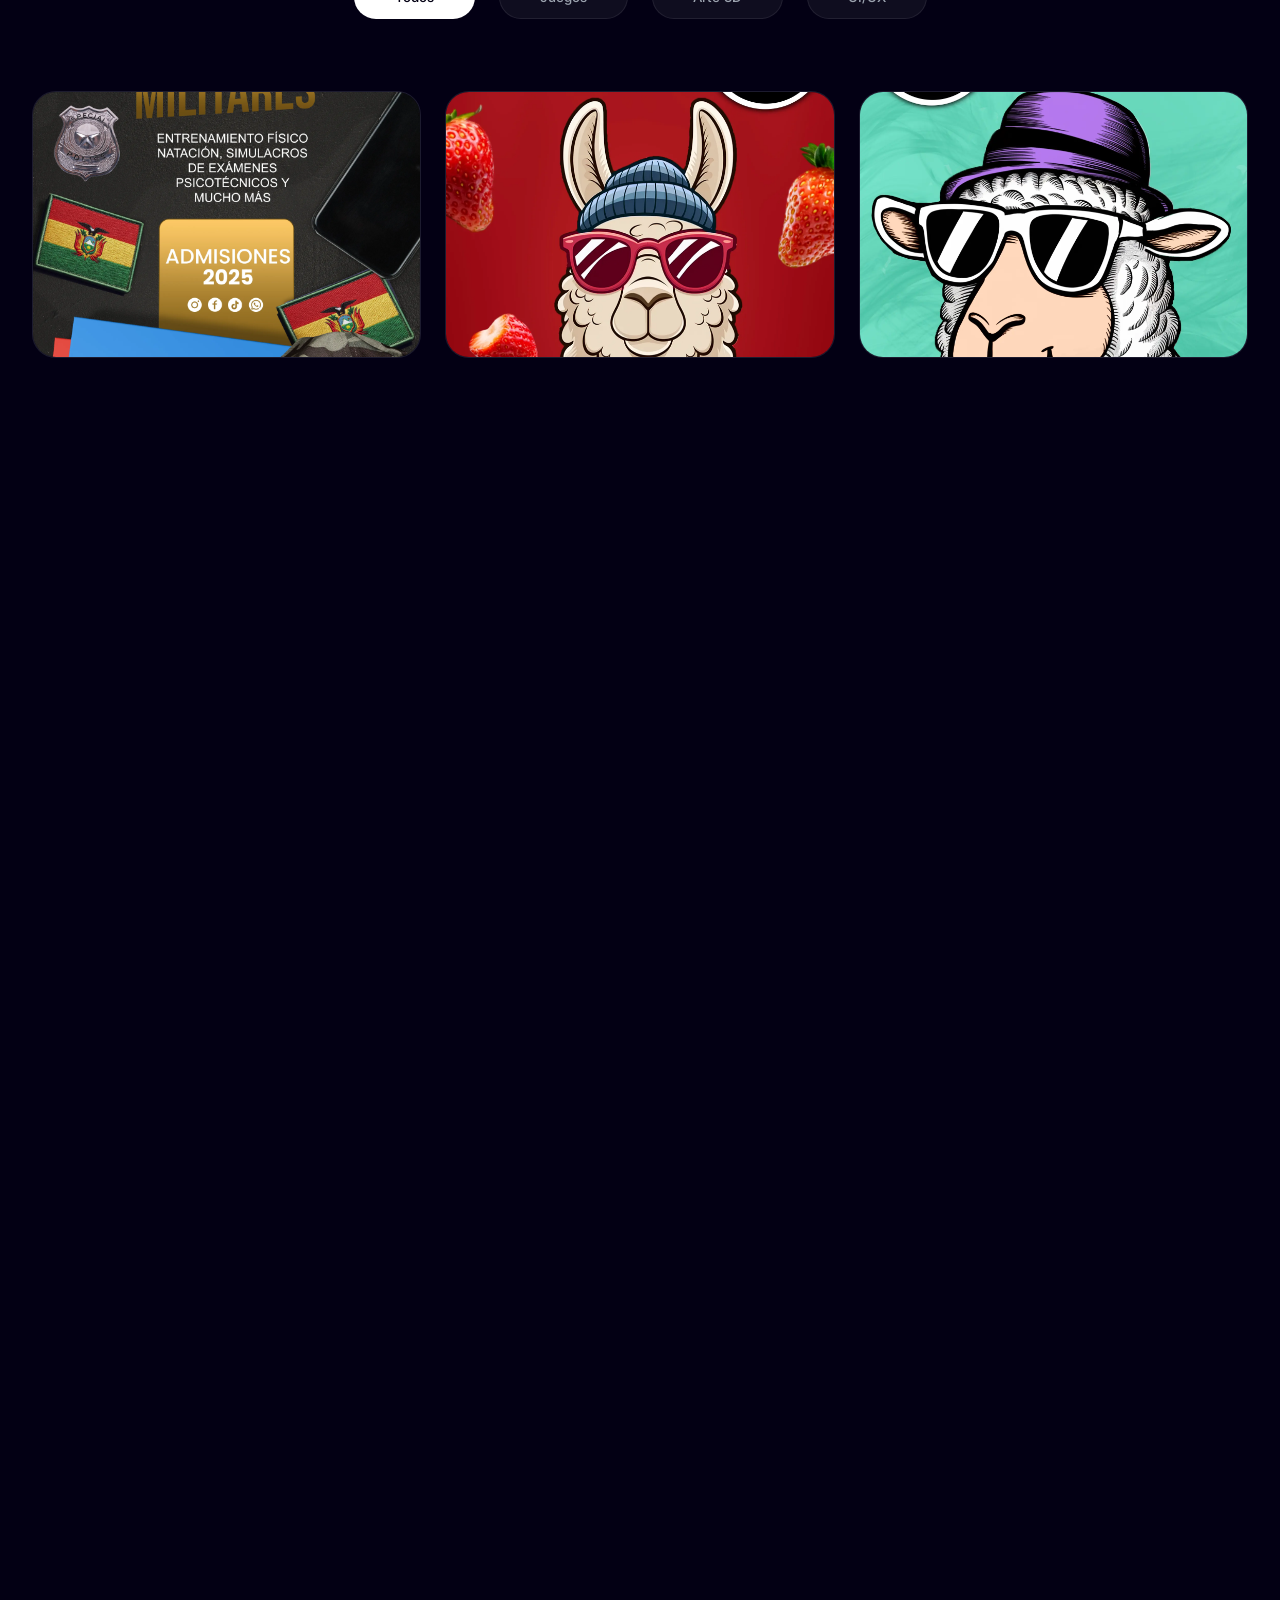
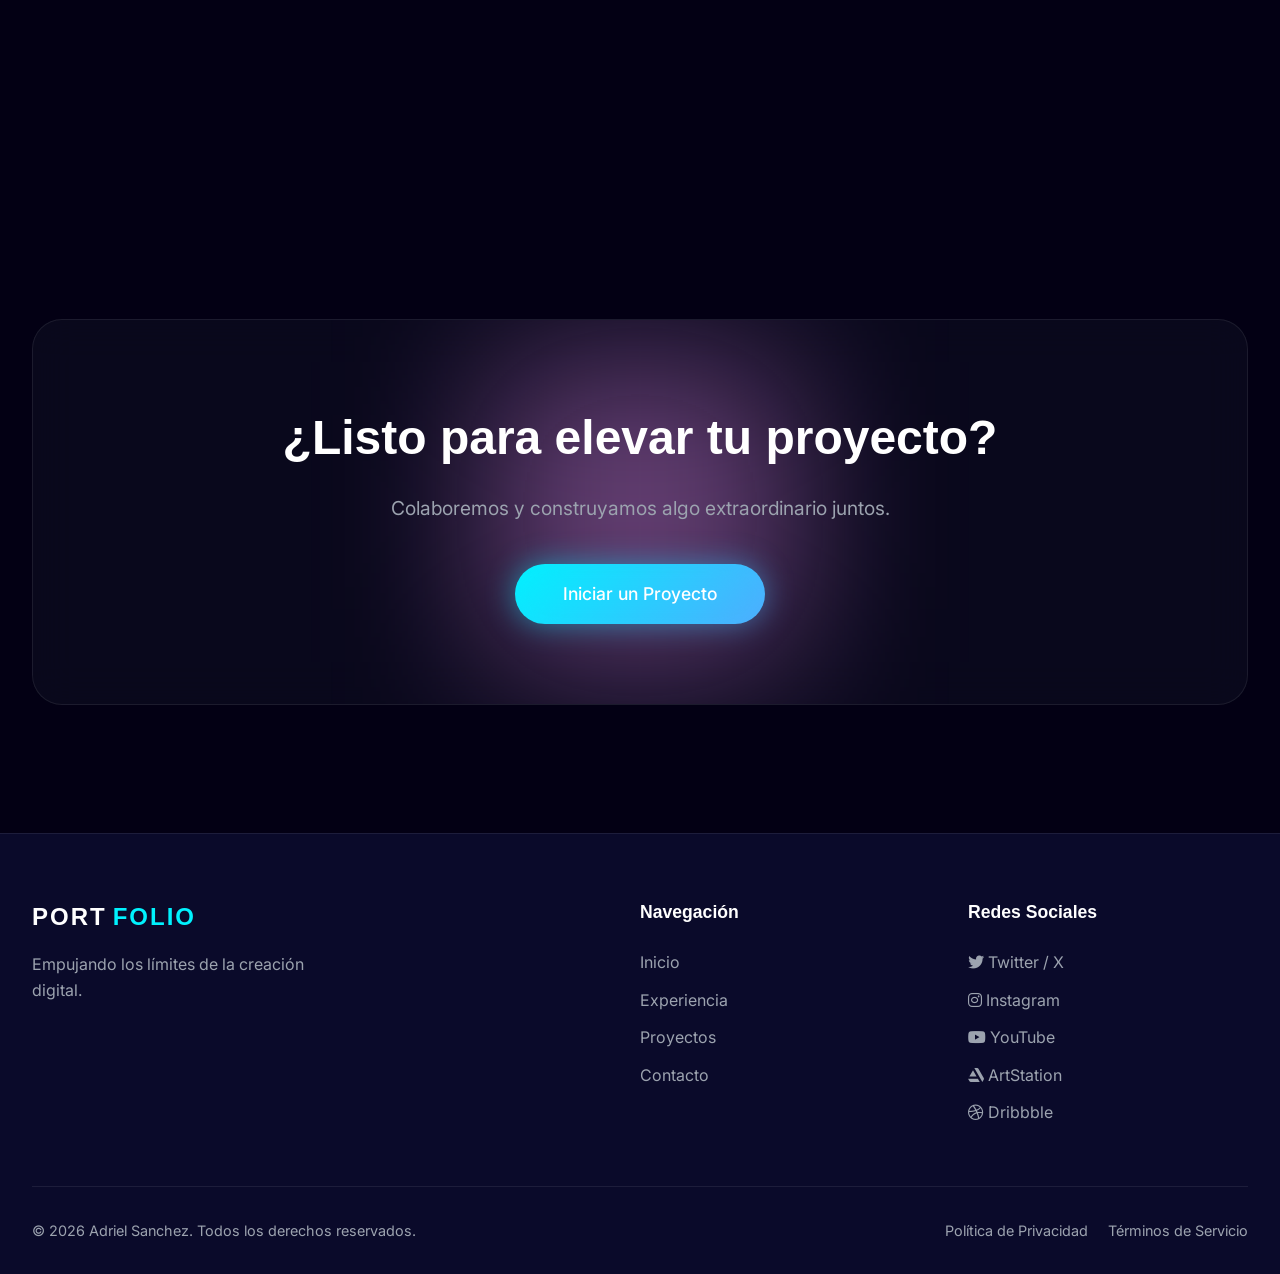
==== commit 7dc2b9ee: "load" ====
--- a/index.html
+++ b/index.html
@@ -66,13 +66,6 @@
         <div class="video-sticky">
             <video id="hero-video" src="hero.mp4" muted playsinline preload="auto" autoplay loop></video>
 
-            <!-- Specific Video Loader -->
-            <div id="video-loader" class="video-loader-overlay">
-                <div class="video-loader-content">
-                    <p class="video-loader-text">CARGANDO... ESPERE POR FAVOR</p>
-                    <div class="video-loader-spinner"></div>
-                </div>
-            </div>
 
             <!-- HUD Overlay -->
             <div class="hud-overlay">
--- a/styles.css
+++ b/styles.css
@@ -190,73 +190,6 @@
     display: none !important;
 }
 
-/* Video-Specific Loader Overlay */
-.video-loader-overlay {
-    position: absolute;
-    top: 0;
-    left: 0;
-    width: 100%;
-    height: 100%;
-    background: #000;
-    z-index: 4;
-    /* Below HUD (5) but above video (0) */
-    display: flex;
-    align-items: center;
-    justify-content: center;
-    transition: opacity 0.8s ease, visibility 0.8s ease;
-}
-
-.video-loader-overlay.hidden {
-    opacity: 0;
-    visibility: hidden;
-    pointer-events: none;
-}
-
-.video-loader-text {
-    color: #f7a055;
-    font-family: var(--font-heading);
-    font-size: 1.2rem;
-    font-weight: 700;
-    letter-spacing: 4px;
-    text-transform: uppercase;
-    animation: pulseGlow 2s infinite ease-in-out;
-    text-align: center;
-}
-
-@keyframes pulseGlow {
-
-    0%,
-    100% {
-        opacity: 0.6;
-        transform: scale(0.98);
-    }
-
-    50% {
-        opacity: 1;
-        transform: scale(1.02);
-    }
-}
-
-.video-loader-spinner {
-    width: 40px;
-    height: 2px;
-    background: #f7a055;
-    margin: 1rem auto 0;
-    box-shadow: 0 0 15px #f7a055;
-    animation: loaderWidth 1.5s infinite ease-in-out;
-}
-
-@keyframes loaderWidth {
-
-    0%,
-    100% {
-        width: 0;
-    }
-
-    50% {
-        width: 100px;
-    }
-}
 
 /* Hide mobile CTA by default */
 .mobile-hud-actions {
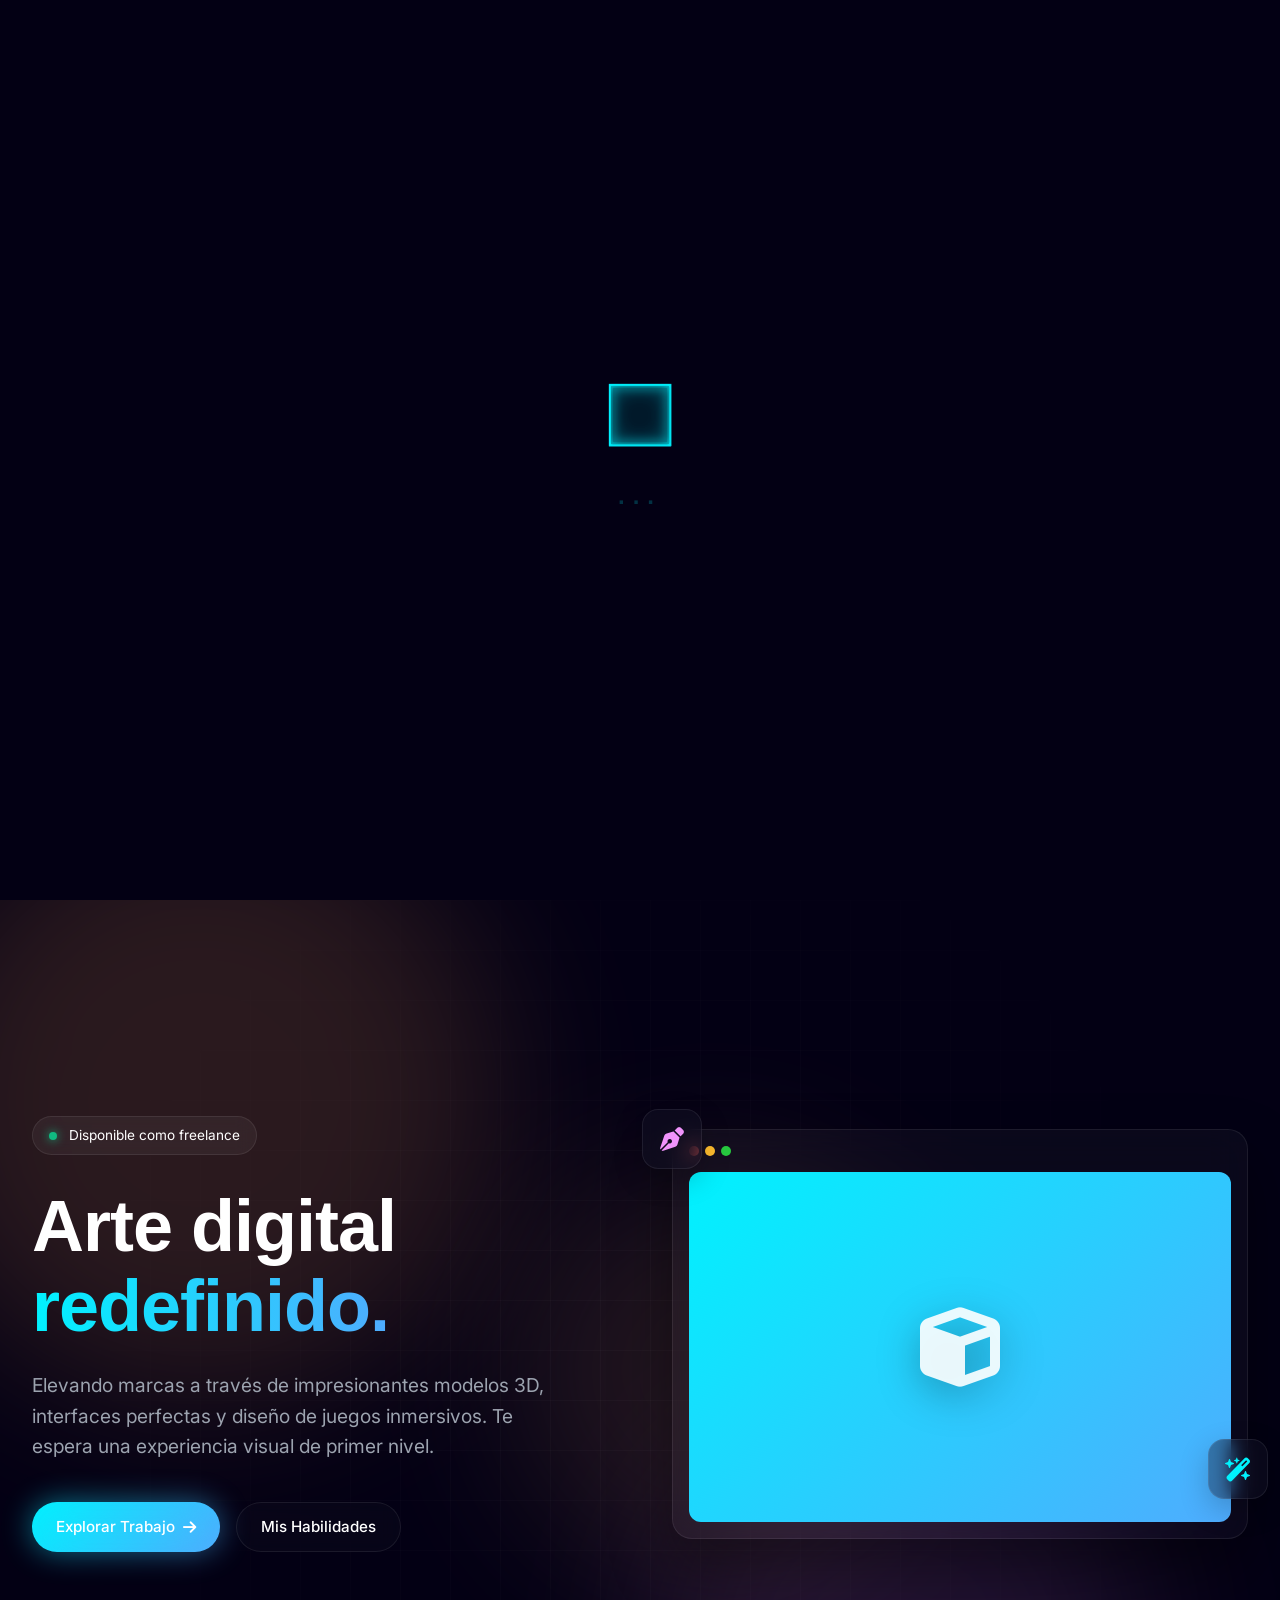
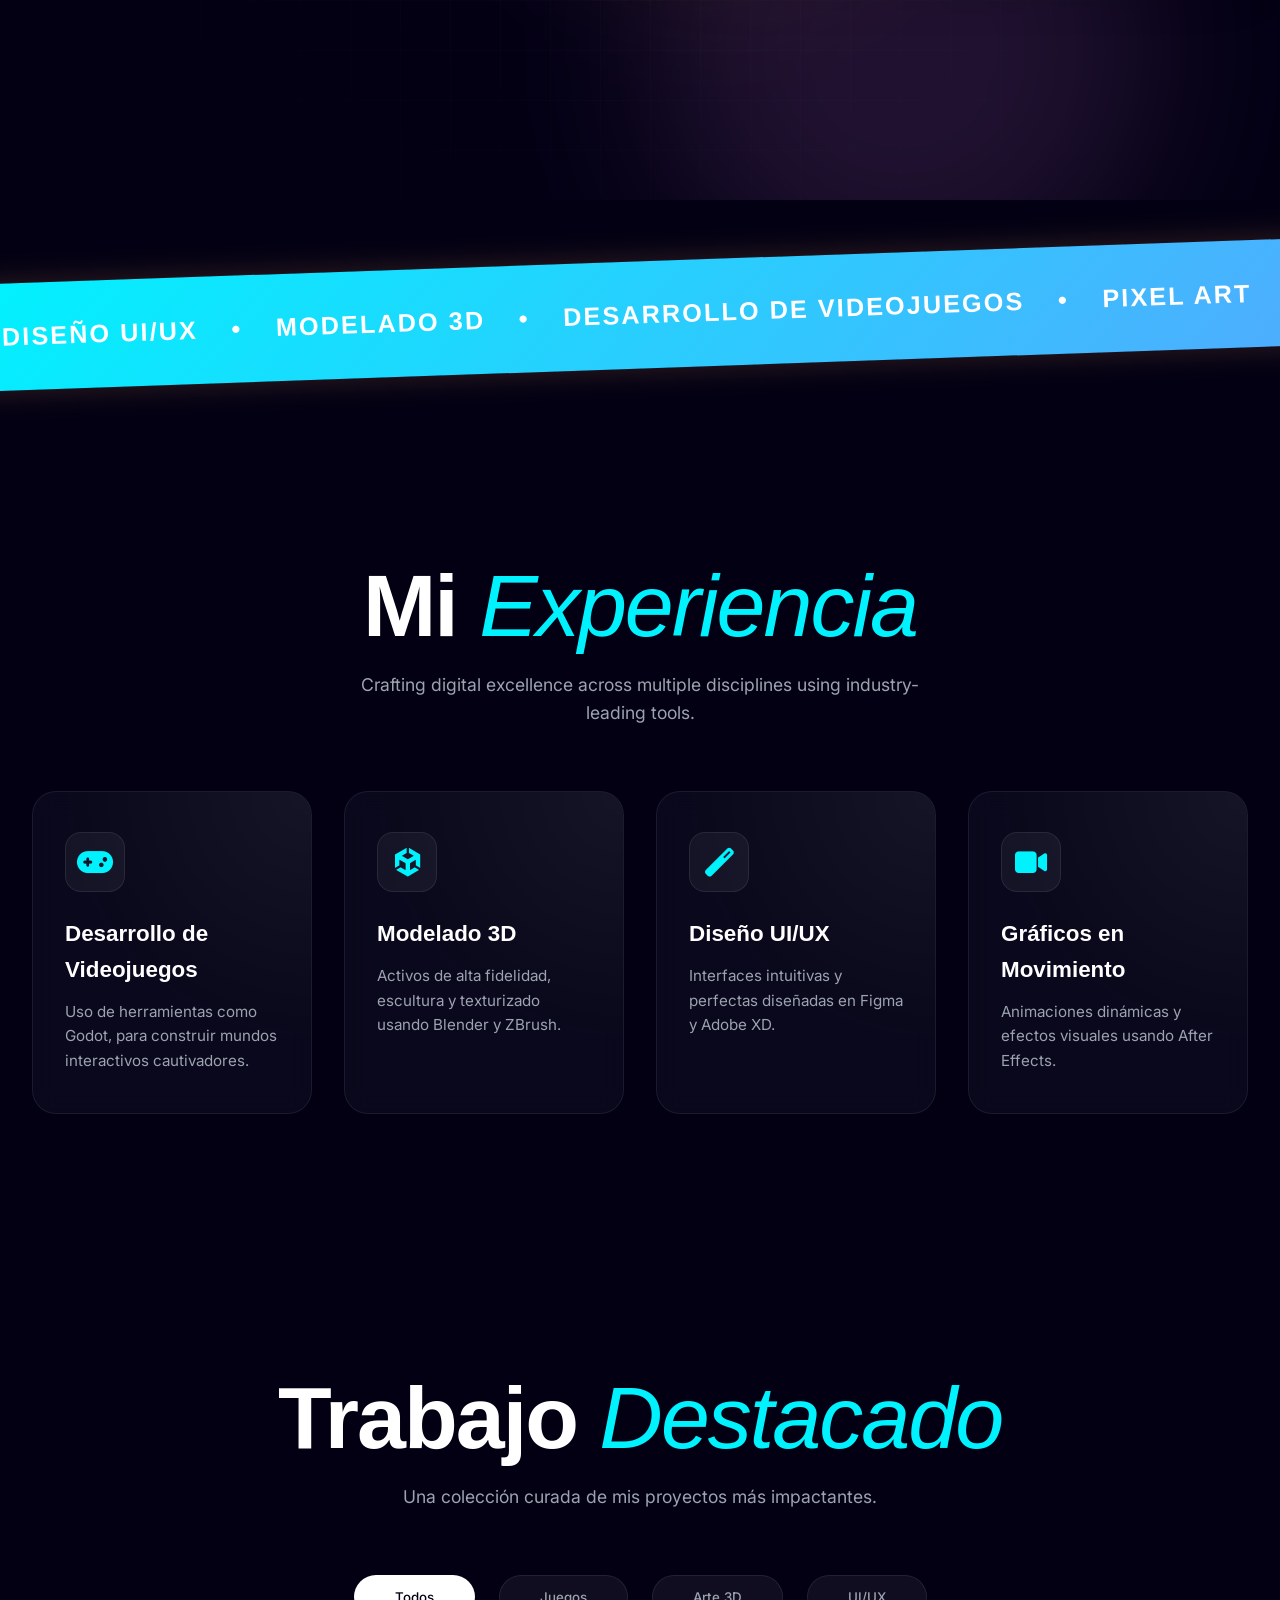
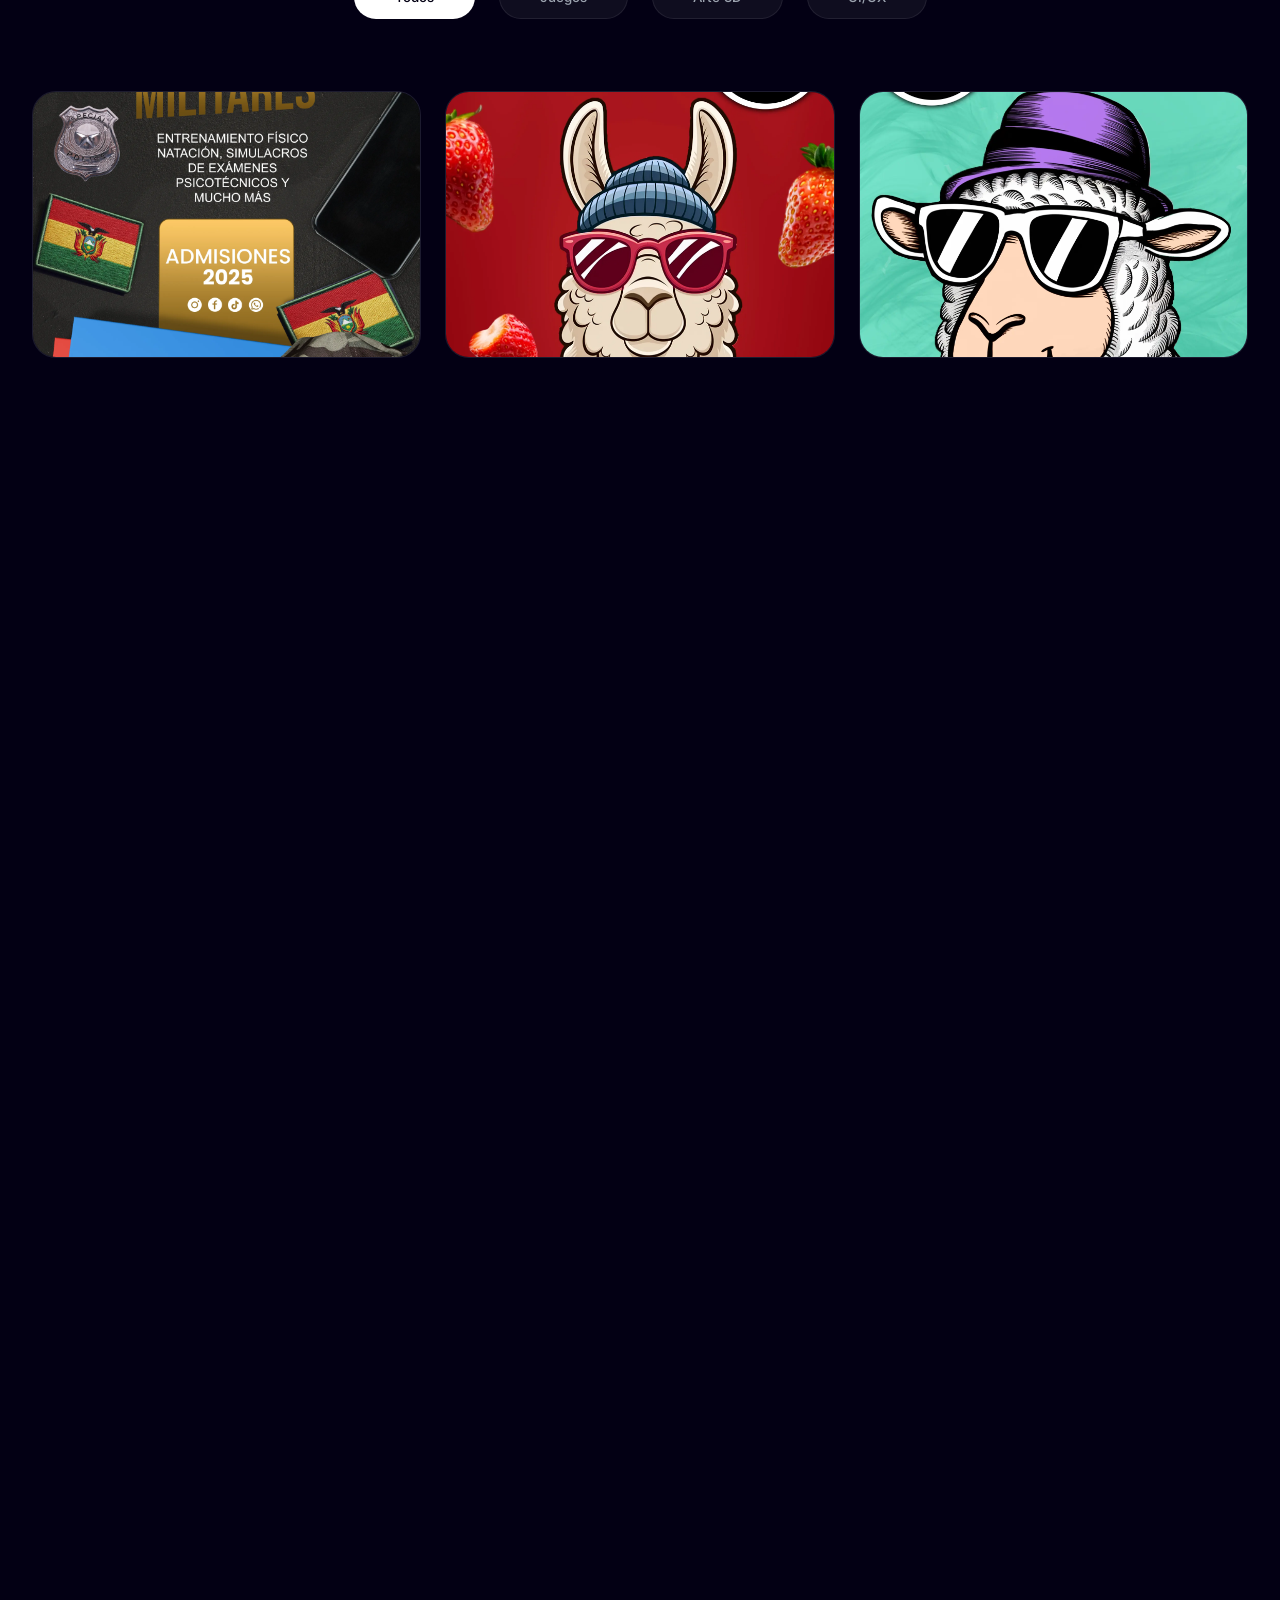
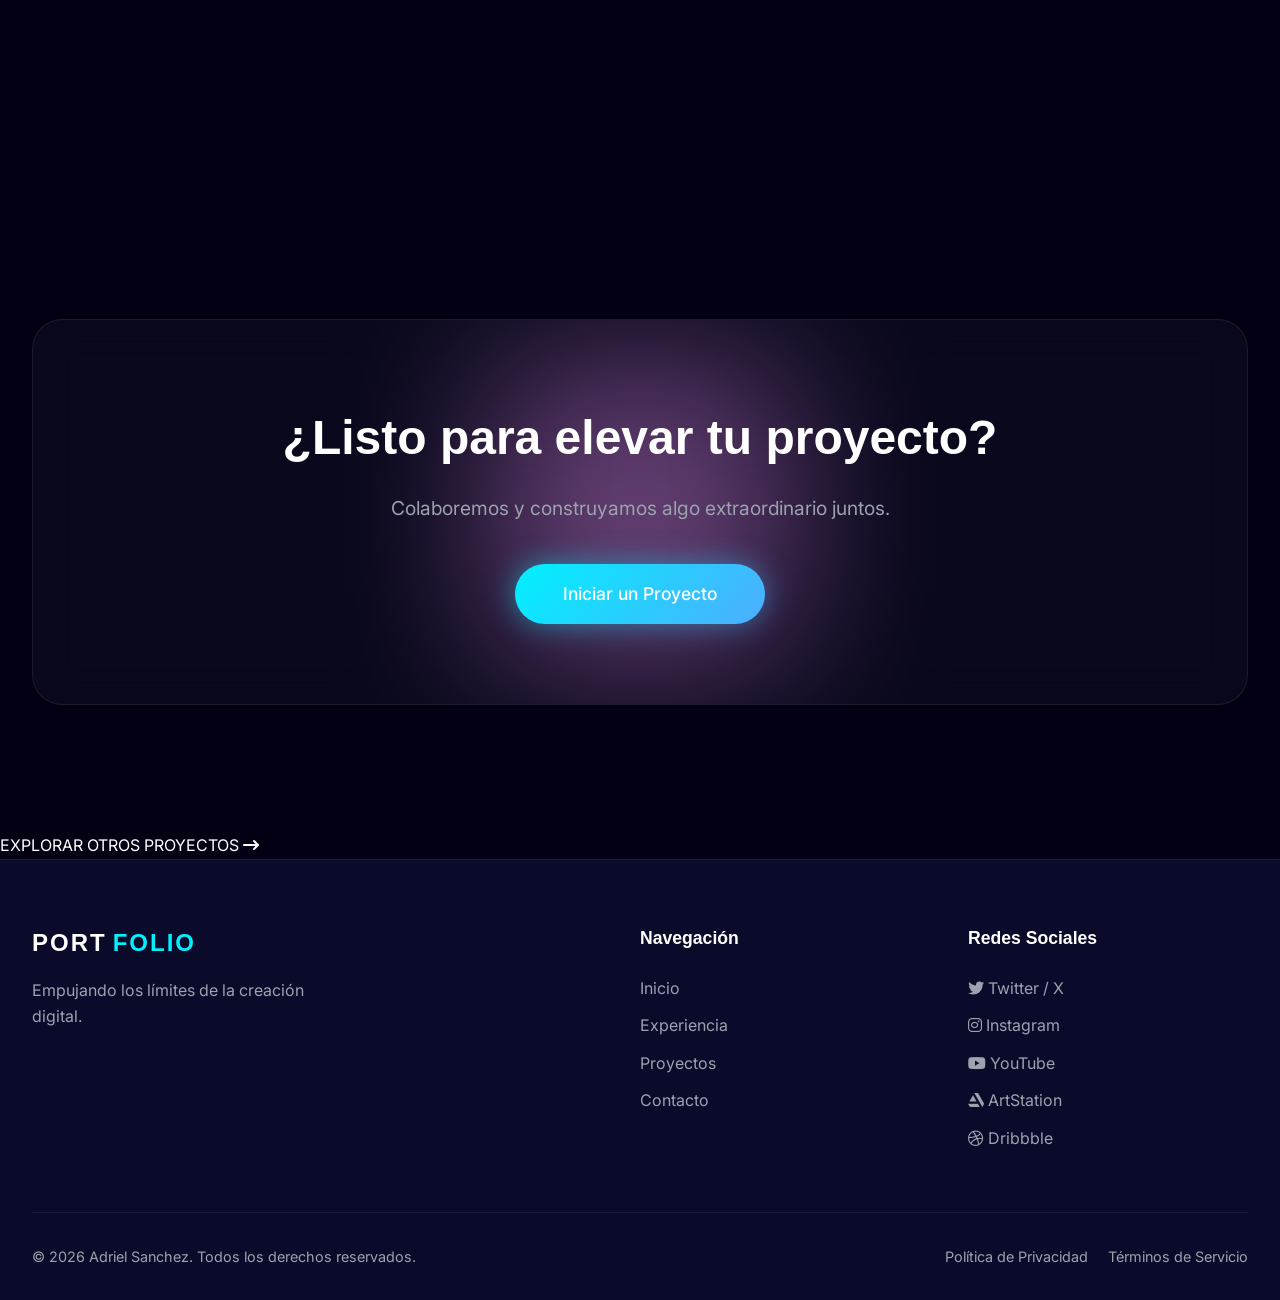
==== commit 525c72a4: "last" ====
--- a/index.html
+++ b/index.html
@@ -94,11 +94,6 @@
         </div> <!-- End video-sticky -->
     </section>
 
-    <!-- Mobile-only CTA (Appears below the video) -->
-    <div class="mobile-hud-actions">
-        <a href="https://rory759.github.io/sample-gescorp/" target="_blank" class="btn-hud-action active"><i
-                class="fa-solid fa-play"></i> EXPLORAR OTROS PROYECTOS</a>
-    </div>
 
     <!-- New Section for Featured Videos (Mobile/Tablet between Heroes) -->
     <section id="featured-sidebar-wrap" class="featured-sidebar-section">
@@ -580,6 +575,16 @@
         </div>
     </section>
 
+
+
+    <!-- Mobile-only CTA (Integrated Banner) -->
+    <div class="mobile-explore-banner">
+        <a href="https://rory759.github.io/sample-gescorp/" target="_blank">
+            <span>EXPLORAR OTROS PROYECTOS</span>
+            <i class="fa-solid fa-arrow-right-long"></i>
+        </a>
+    </div>
+
     <!-- Footer -->
     <footer class="footer">
         <div class="container">
--- a/styles.css
+++ b/styles.css
@@ -191,27 +191,10 @@
 }
 
 
-/* Hide mobile CTA by default */
+
+/* Mobile CTA Hidden by default on Desktop */
 .mobile-hud-actions {
     display: none;
-    padding: 2rem;
-    background: var(--bg-main);
-    text-align: center;
-    border-top: 1px solid rgba(255, 255, 255, 0.05);
-}
-
-@media (max-width: 768px) {
-    .mobile-hud-actions {
-        display: flex;
-        justify-content: center;
-        width: 100%;
-    }
-
-    .mobile-hud-actions .btn-hud-action {
-        width: 100%;
-        max-width: 400px;
-        justify-content: center;
-    }
 }
 
 .loader-text span {
@@ -1611,6 +1594,32 @@
         backdrop-filter: none;
     }
 
+    .sidebar-label {
+        font-size: 1.8rem !important;
+        font-weight: 800 !important;
+        text-align: center;
+        margin-bottom: 2.5rem;
+        letter-spacing: 2px !important;
+        line-height: 1.2;
+        background: var(--gradient-primary);
+        -webkit-background-clip: text;
+        background-clip: text;
+        -webkit-text-fill-color: transparent;
+        text-transform: uppercase;
+        display: block;
+        padding: 0 1rem;
+    }
+
+    .sidebar-label::after {
+        content: '';
+        display: block;
+        width: 60px;
+        height: 4px;
+        background: var(--gradient-primary);
+        margin: 1rem auto 0;
+        border-radius: 2px;
+    }
+
     .featured-sidebar-section .sidebar-cards {
         flex-direction: column;
         gap: 1.5rem;
@@ -1618,6 +1627,48 @@
 
     .featured-sidebar-section .sidebar-card {
         height: 200px;
+    }
+
+    /* Redesigned Mobile Explore Banner (Sleek & Integrated) */
+    .mobile-explore-banner {
+        display: block !important;
+        width: 100%;
+        padding: 6rem 2rem 4rem;
+        /* More breathing room */
+        text-align: center;
+        background: linear-gradient(to bottom, transparent, rgba(247, 160, 85, 0.03));
+    }
+
+    .mobile-explore-banner a {
+        display: flex;
+        align-items: center;
+        justify-content: center;
+        gap: 1.5rem;
+        padding: 2rem;
+        border-top: 1px solid rgba(255, 255, 255, 0.05);
+        border-bottom: 1px solid rgba(255, 255, 255, 0.05);
+        color: var(--text-main);
+        font-family: var(--font-heading);
+        font-size: 1.1rem;
+        font-weight: 700;
+        letter-spacing: 3px;
+        text-transform: uppercase;
+        transition: var(--transition-smooth);
+    }
+
+    .mobile-explore-banner i {
+        font-size: 1.2rem;
+        color: var(--accent-1);
+        transition: transform 0.4s ease;
+        display: inline-block;
+        margin: 0;
+        line-height: 1;
+        /* Perfect vertical alignment */
+        vertical-align: middle;
+    }
+
+    .mobile-explore-banner a:active i {
+        transform: translateX(10px);
     }
 }
 
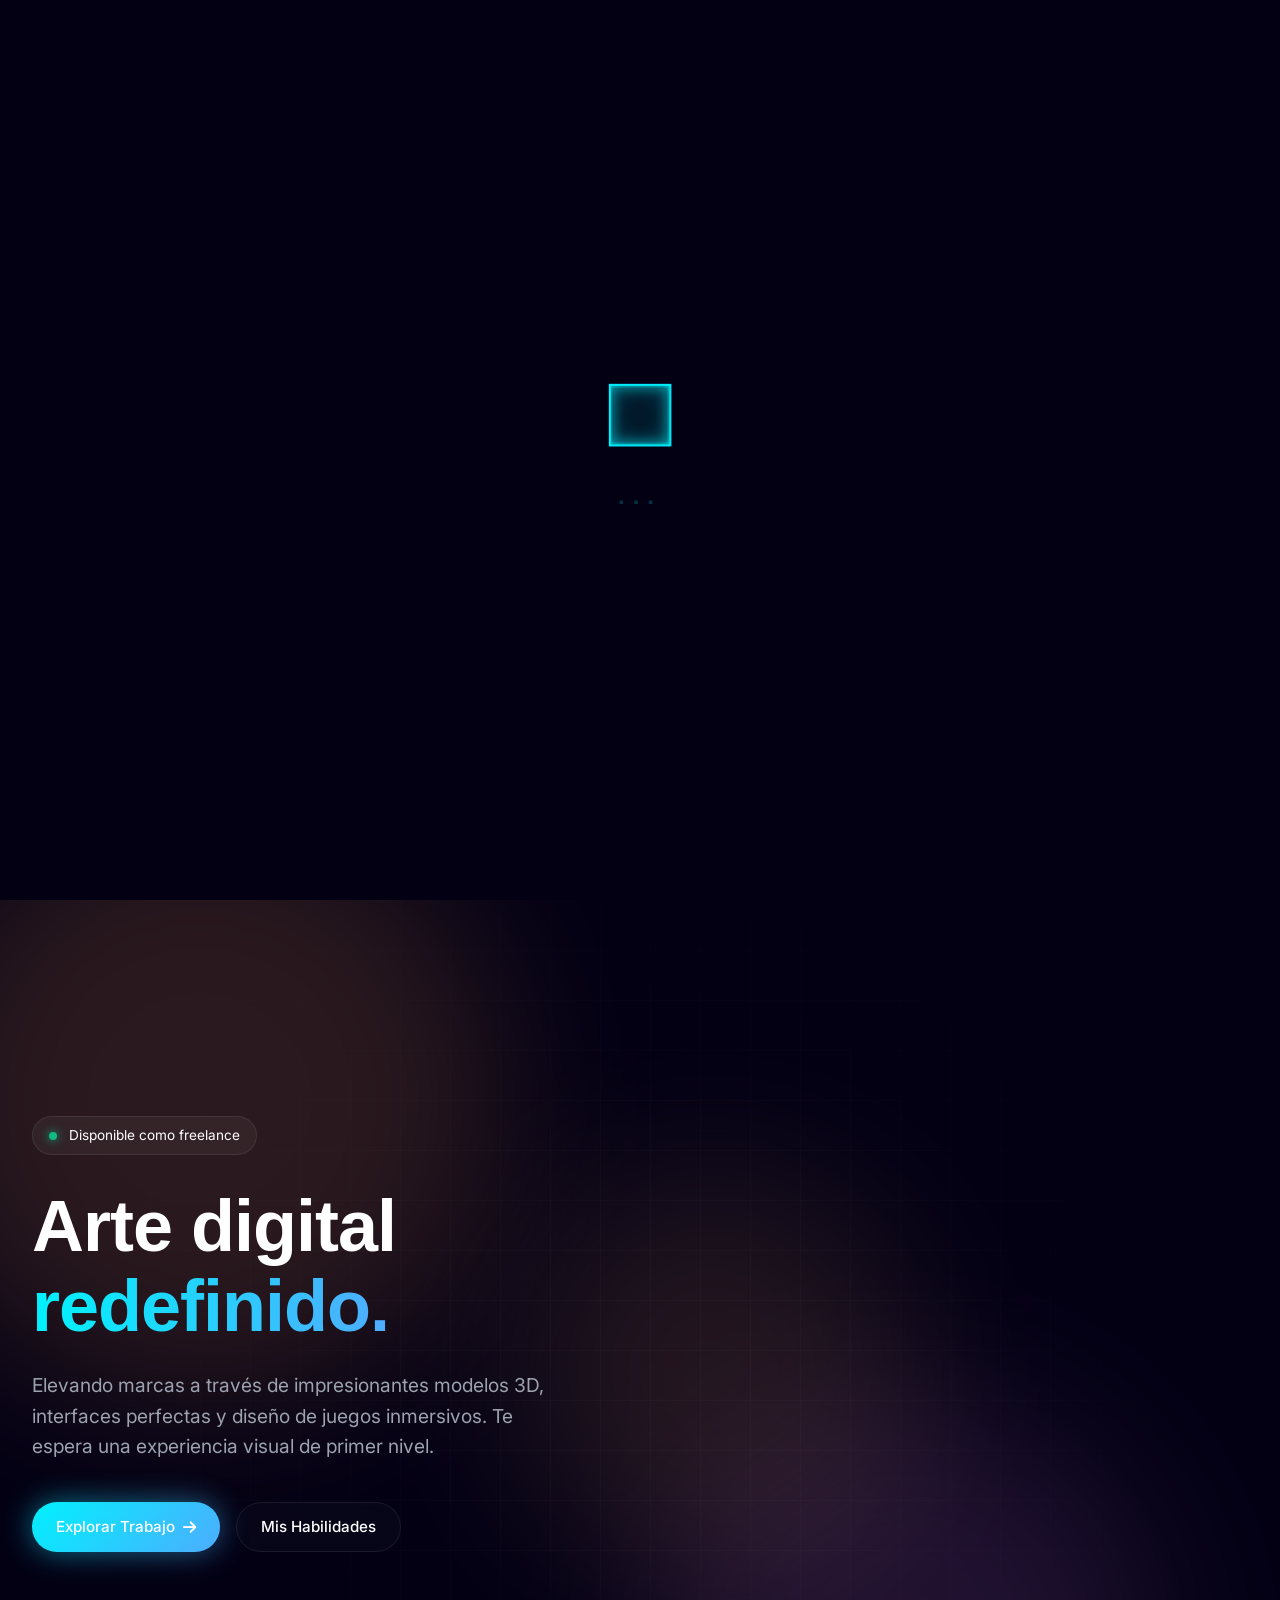
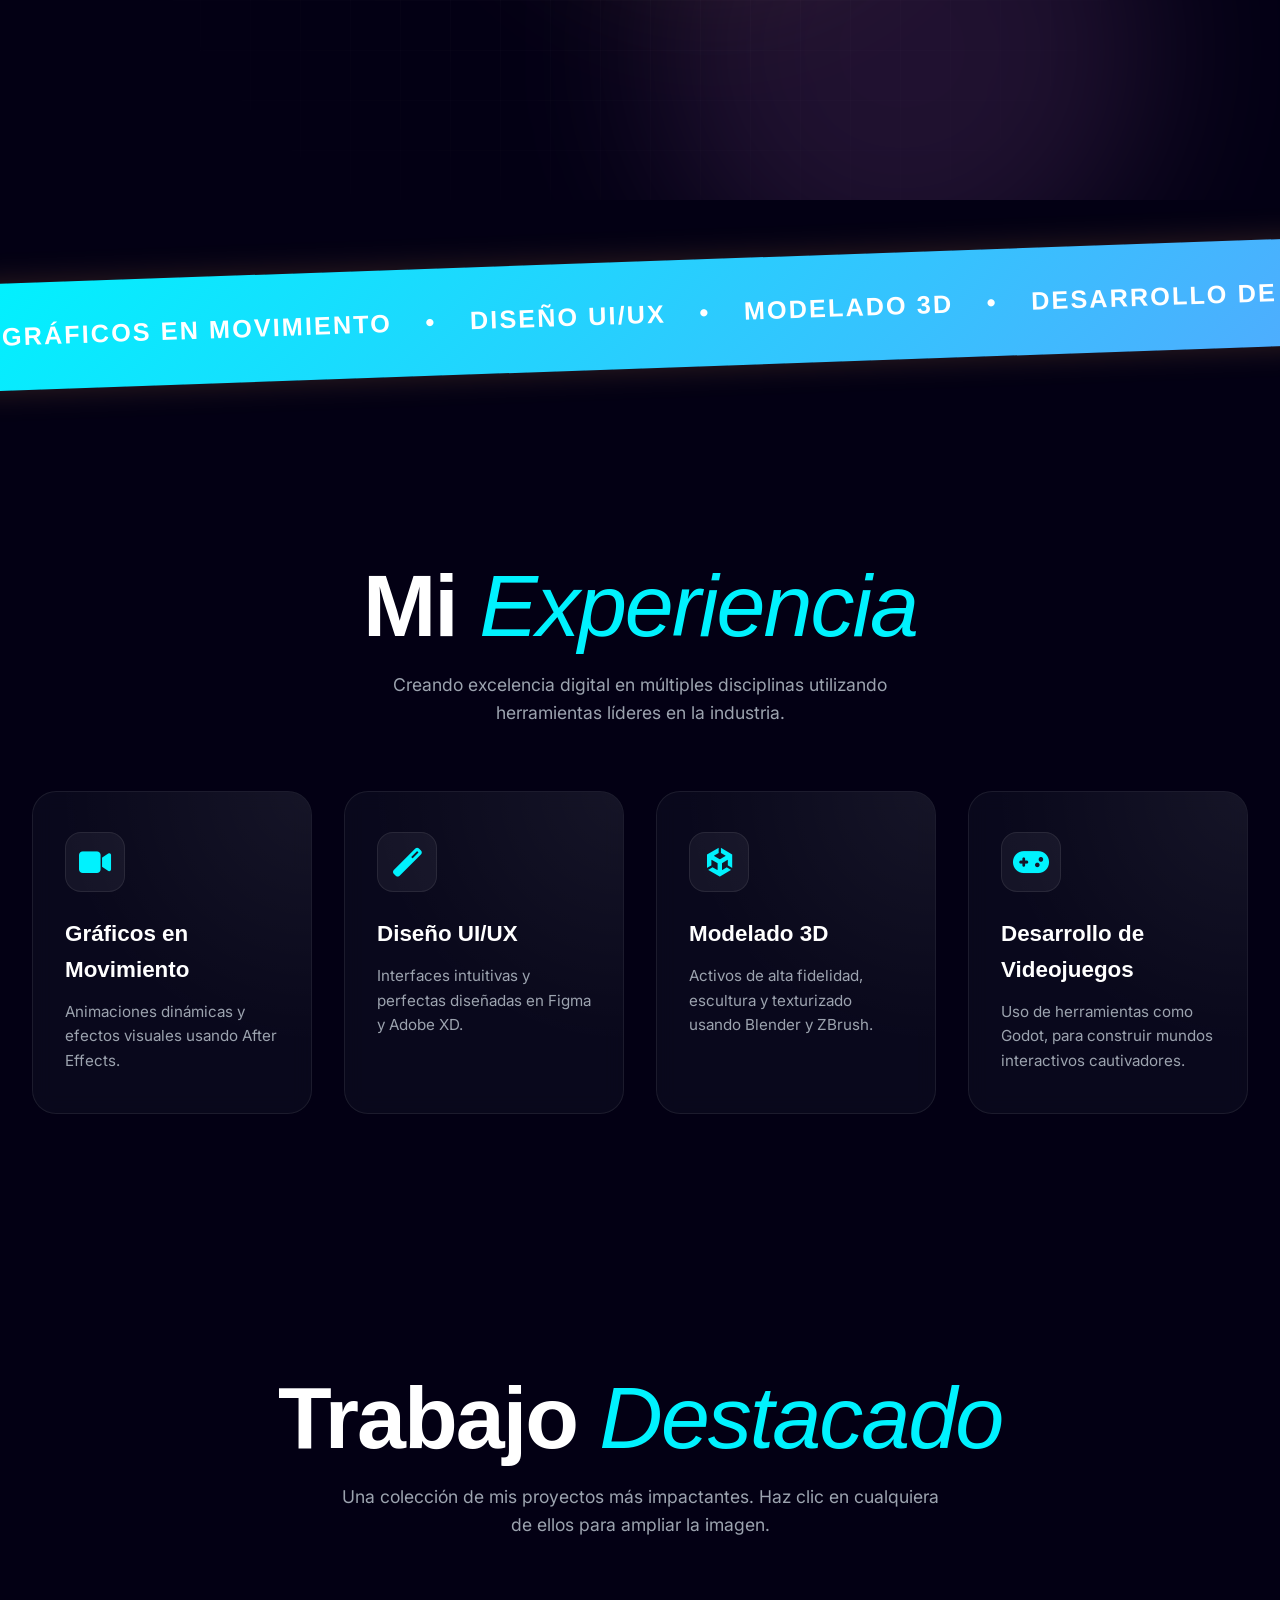
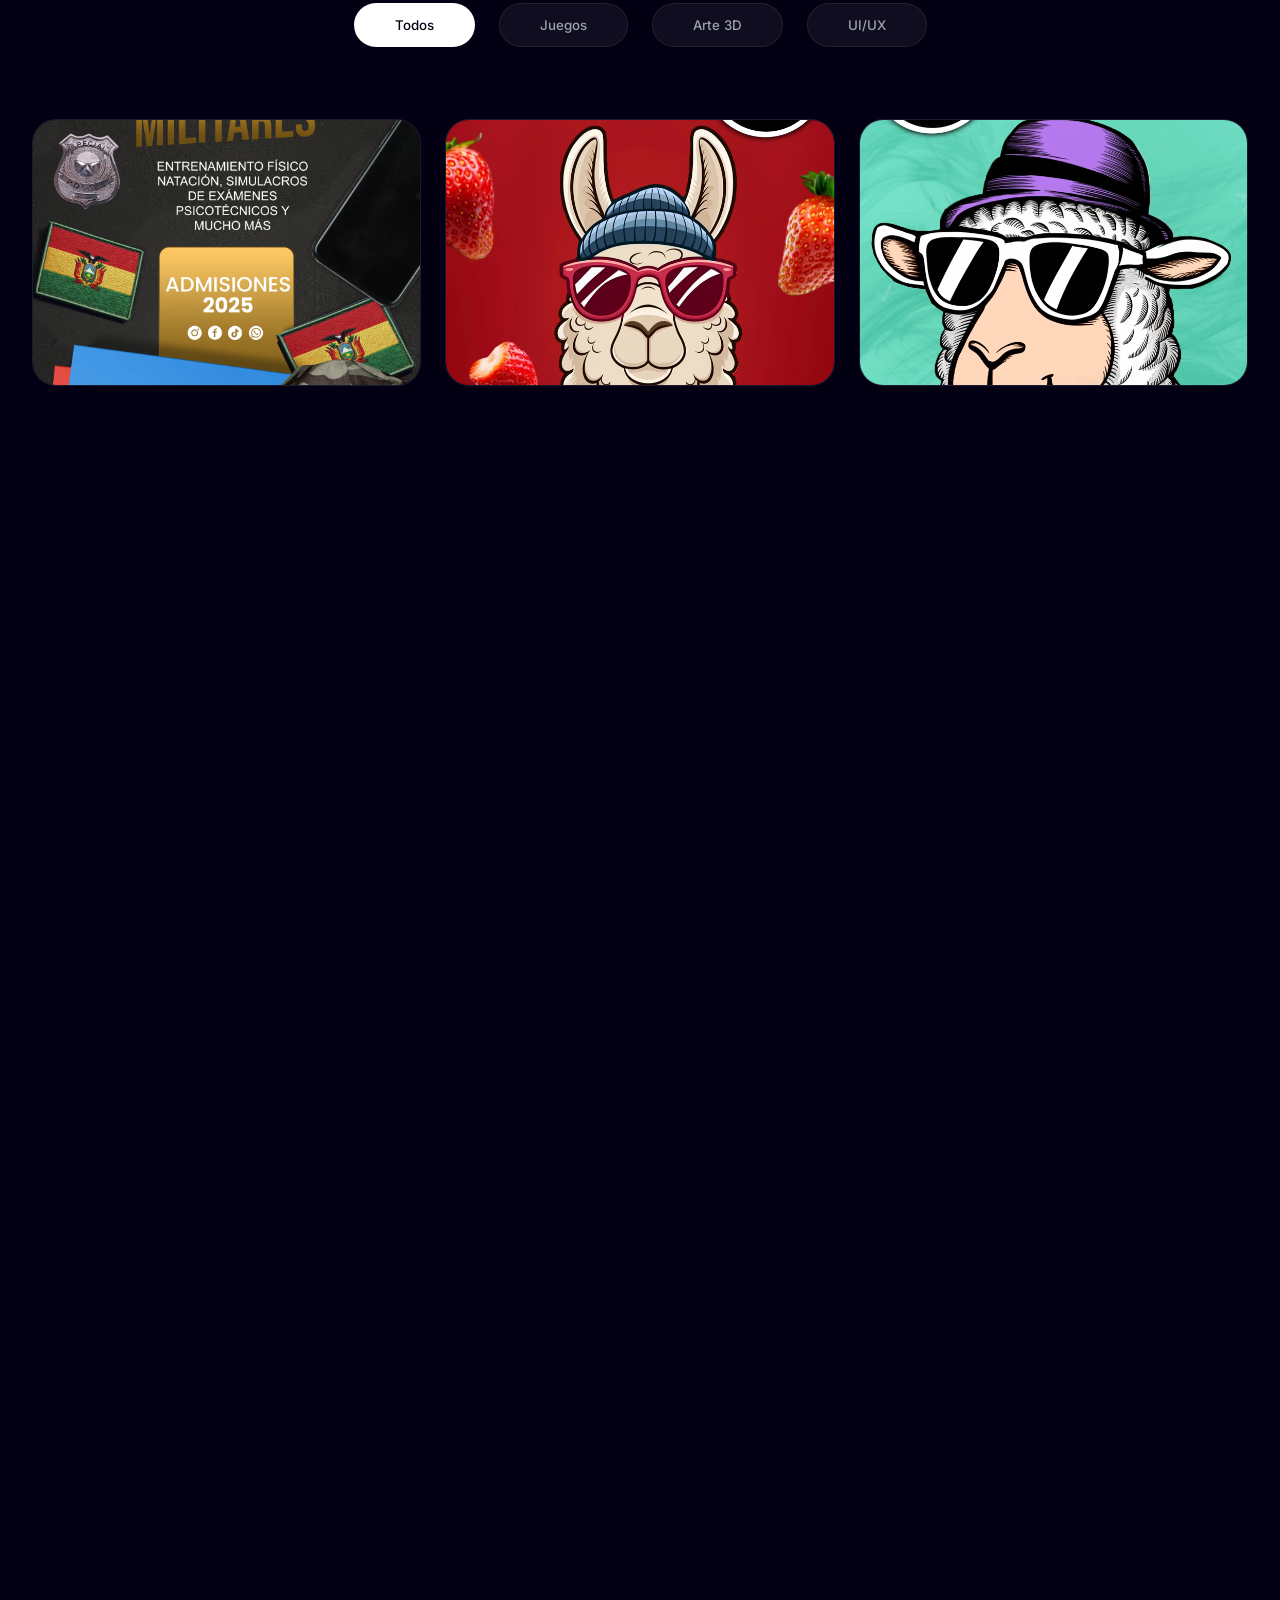
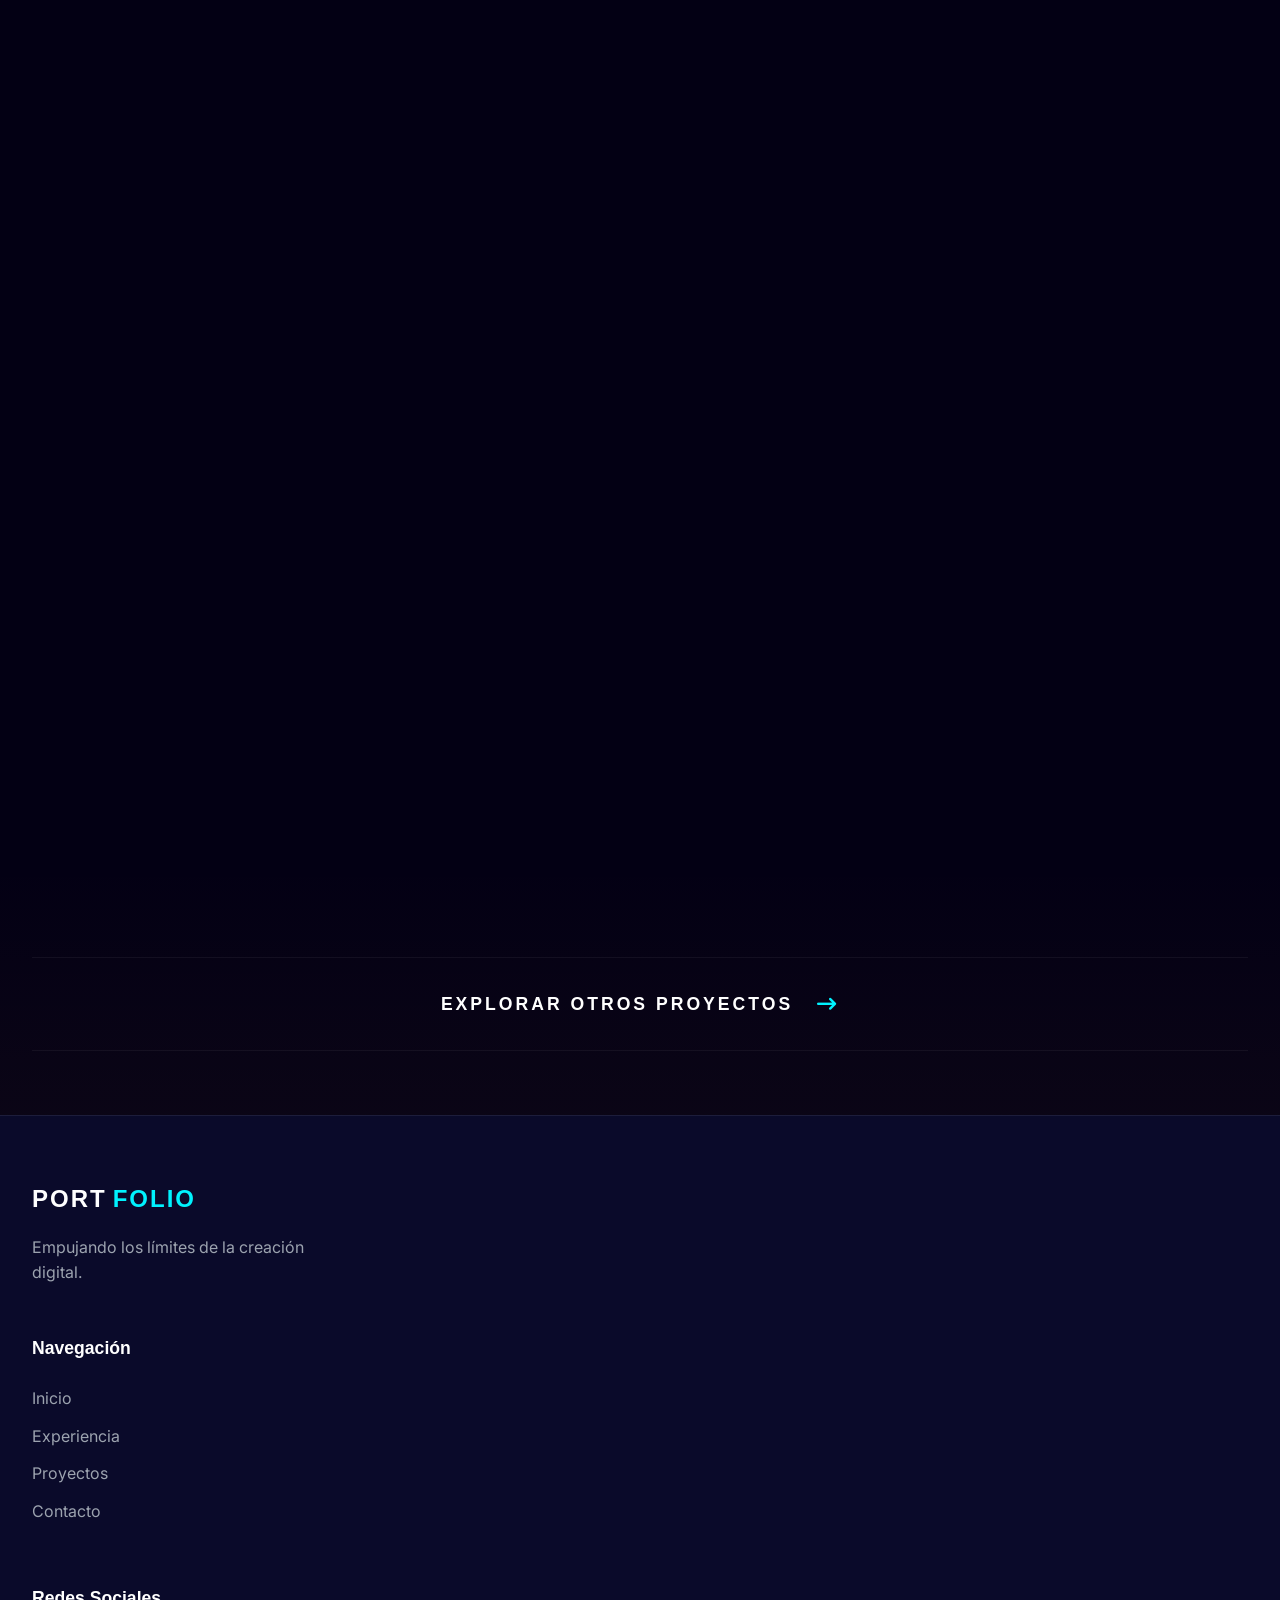
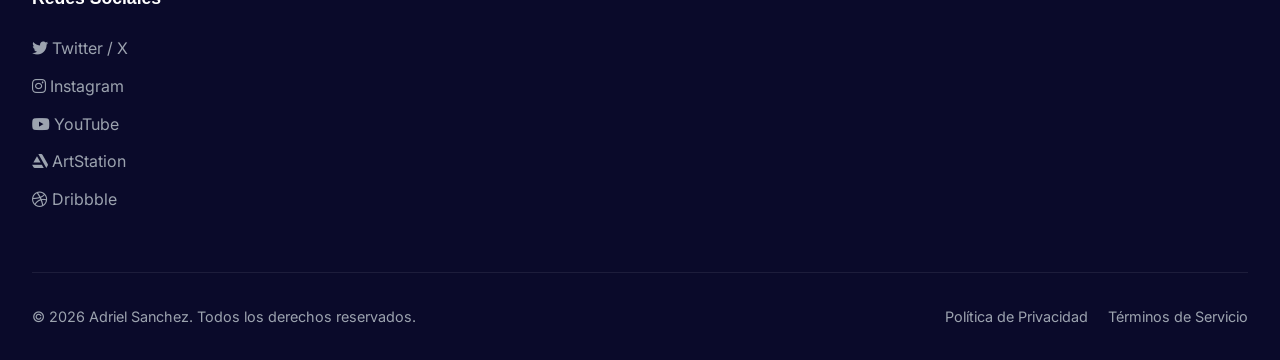
==== commit 5e002347: "rights" ====
--- a/index.html
+++ b/index.html
@@ -77,9 +77,9 @@
                 </div>
 
                 <div class="hud-center-right">
-                    <p class="hud-description">Explora una colección de interfaces de usuario, experiencias digitales
-                        inmersivas y diseño web de vanguardia. Cada píxel cuenta una historia de innovación y arte
-                        digital.</p>
+                    <p class="hud-description">EXPLORA UNA COLECCIÓN DE INTERFACES DE USUARIO, EXPERIENCIAS DIGITALES
+                        INMERSIVAS Y DISEÑO WEB DE VANGUARDIA. CADA PÍXEL CUENTA UNA HISTORIA DE INNOVACIÓN Y ARTE
+                        DIGITAL.</p>
                     <div class="hud-actions">
                         <a href="https://rory759.github.io/sample-gescorp/" target="_blank"
                             class="btn-hud-action active"><i class="fa-solid fa-play"></i> EXPLORAR
@@ -91,6 +91,7 @@
                 <div class="hud-bottom">
                 </div>
             </div> <!-- End hud-overlay -->
+            <div class="hud-copyright-hero">© 2026 Adriel Sanchez. Todos los derechos reservados.</div>
         </div> <!-- End video-sticky -->
     </section>
 
@@ -161,10 +162,14 @@
     <!-- Marquee Banner -->
     <div class="marquee-section">
         <div class="marquee-content">
-            <span>DISEÑO UI/UX</span> • <span>MODELADO 3D</span> • <span>DESARROLLO DE VIDEOJUEGOS</span> • <span>PIXEL
-                ART</span> • <span>GRÁFICOS EN MOVIMIENTO</span> •
-            <span>DISEÑO UI/UX</span> • <span>MODELADO 3D</span> • <span>DESARROLLO DE VIDEOJUEGOS</span> • <span>PIXEL
-                ART</span> • <span>GRÁFICOS EN MOVIMIENTO</span> •
+            <span>GRÁFICOS EN MOVIMIENTO</span> • <span>DISEÑO UI/UX</span> • <span>MODELADO 3D</span> •
+            <span>DESARROLLO
+                DE VIDEOJUEGOS</span> • <span>PIXEL
+                ART</span> •
+            <span>GRÁFICOS EN MOVIMIENTO</span> • <span>DISEÑO UI/UX</span> • <span>MODELADO 3D</span> •
+            <span>DESARROLLO
+                DE VIDEOJUEGOS</span> • <span>PIXEL
+                ART</span> •
         </div>
     </div>
 
@@ -173,35 +178,11 @@
         <div class="container">
             <div class="section-header reveal">
                 <h2 class="section-title">Mi <span>Experiencia</span></h2>
-                <p class="section-subtitle">Crafting digital excellence across multiple disciplines using
-                    industry-leading tools.</p>
+                <p class="section-subtitle">Creando excelencia digital en múltiples disciplinas utilizando herramientas
+                    líderes en la industria.</p>
             </div>
 
             <div class="skills-grid">
-                <div class="skill-card reveal delay-1">
-                    <div class="skill-icon-wrap">
-                        <i class="fa-solid fa-gamepad"></i>
-                        <div class="icon-glow"></div>
-                    </div>
-                    <h3>Desarrollo de Videojuegos</h3>
-                    <p>Uso de herramientas como Godot, para construir mundos interactivos cautivadores.</p>
-                </div>
-                <div class="skill-card reveal delay-2">
-                    <div class="skill-icon-wrap">
-                        <i class="fa-brands fa-unity"></i>
-                        <div class="icon-glow"></div>
-                    </div>
-                    <h3>Modelado 3D</h3>
-                    <p>Activos de alta fidelidad, escultura y texturizado usando Blender y ZBrush.</p>
-                </div>
-                <div class="skill-card reveal delay-3">
-                    <div class="skill-icon-wrap">
-                        <i class="fa-solid fa-wand-magic"></i>
-                        <div class="icon-glow"></div>
-                    </div>
-                    <h3>Diseño UI/UX</h3>
-                    <p>Interfaces intuitivas y perfectas diseñadas en Figma y Adobe XD.</p>
-                </div>
                 <div class="skill-card reveal delay-1">
                     <div class="skill-icon-wrap">
                         <i class="fa-solid fa-video"></i>
@@ -209,6 +190,30 @@
                     </div>
                     <h3>Gráficos en Movimiento</h3>
                     <p>Animaciones dinámicas y efectos visuales usando After Effects.</p>
+                </div>
+                <div class="skill-card reveal delay-2">
+                    <div class="skill-icon-wrap">
+                        <i class="fa-solid fa-wand-magic"></i>
+                        <div class="icon-glow"></div>
+                    </div>
+                    <h3>Diseño UI/UX</h3>
+                    <p>Interfaces intuitivas y perfectas diseñadas en Figma y Adobe XD.</p>
+                </div>
+                <div class="skill-card reveal delay-3">
+                    <div class="skill-icon-wrap">
+                        <i class="fa-brands fa-unity"></i>
+                        <div class="icon-glow"></div>
+                    </div>
+                    <h3>Modelado 3D</h3>
+                    <p>Activos de alta fidelidad, escultura y texturizado usando Blender y ZBrush.</p>
+                </div>
+                <div class="skill-card reveal delay-4">
+                    <div class="skill-icon-wrap">
+                        <i class="fa-solid fa-gamepad"></i>
+                        <div class="icon-glow"></div>
+                    </div>
+                    <h3>Desarrollo de Videojuegos</h3>
+                    <p>Uso de herramientas como Godot, para construir mundos interactivos cautivadores.</p>
                 </div>
             </div>
         </div>
@@ -219,7 +224,8 @@
         <div class="container">
             <div class="section-header reveal">
                 <h2 class="section-title">Trabajo <span>Destacado</span></h2>
-                <p class="section-subtitle">Una colección curada de mis proyectos más impactantes.</p>
+                <p class="section-subtitle">Una colección de mis proyectos más impactantes. Haz clic en cualquiera de
+                    ellos para ampliar la imagen.</p>
             </div>
 
             <div class="portfolio-filters reveal delay-1">
@@ -558,7 +564,7 @@
             </div>
 
             <div class="view-all-wrap reveal">
-                <a href="#" class="btn-outline-glow">Ver Archivo Completo</a>
+                <a href="#" class="btn-outline-glow">Ver Todos los Diseños</a>
             </div>
         </div>
     </section>
--- a/styles.css
+++ b/styles.css
@@ -798,6 +798,31 @@
 }
 
 /* Glass Card Parallax */
+.hud-copyright-hero {
+    position: absolute;
+    bottom: 4rem;
+    /* Higher to avoid overlap if needed */
+    left: 4rem;
+    font-family: 'Inter', sans-serif;
+    font-size: 1.125rem;
+    color: rgba(255, 255, 255, 0.6);
+    /* Slightly more visible */
+    letter-spacing: 0.05em;
+    pointer-events: none;
+    z-index: 1000;
+    /* Higher z-index just in case */
+    display: block !important;
+    /* Force visibility */
+}
+
+@media (max-width: 1393px) {
+    .hud-copyright-hero {
+        bottom: 1.5rem;
+        left: 2rem;
+        font-size: 0.9rem;
+    }
+}
+
 .hero-visual {
     position: relative;
     perspective: 1000px;
@@ -1404,11 +1429,52 @@
     }
 }
 
-@media (max-width: 768px) {
+@media (max-width: 1393px) {
 
     .nav-links,
     .nav-auth {
-        display: none;
+        display: none !important;
+    }
+
+    /* Scaling Hero HUD (1393px - 600px) */
+    .hud-title {
+        font-size: clamp(3rem, 8vw, 7rem) !important;
+        letter-spacing: -1px !important;
+        margin-bottom: 0.5rem !important;
+    }
+
+    .hud-subtitle {
+        font-size: clamp(0.7rem, 1.5vw, 1rem) !important;
+        letter-spacing: 2px !important;
+        margin-bottom: 1rem !important;
+    }
+
+    .hud-description {
+        font-size: clamp(0.8rem, 1.2vw, 0.95rem) !important;
+        max-width: 280px !important;
+        line-height: 1.3 !important;
+    }
+
+    .hud-center-left {
+        left: clamp(1.5rem, 4vw, 4rem) !important;
+        max-width: clamp(250px, 40vw, 500px) !important;
+    }
+
+    .hud-center-right {
+        right: clamp(1.5rem, 4vw, 4rem) !important;
+        top: clamp(8rem, 15vh, 10rem) !important;
+        max-width: clamp(200px, 30vw, 350px) !important;
+    }
+
+    .hud-brand,
+    .hud-innovation {
+        display: none !important;
+    }
+
+    /* Hide smaller HUD decorations to prevent clutter */
+    .hud-social-hero,
+    .hud-bottom {
+        display: none !important;
     }
 
     .mobile-menu-btn {
@@ -1535,38 +1601,13 @@
         /* Ensure toggle is visible */
     }
 
-    /* Hero 1 HUD Responsiveness */
+
+    /* HUD should remain absolute for scaling until 600px */
     .hud-overlay {
-        display: block !important;
-        padding: 2rem;
+        display: flex !important;
+        /* Restore flex for children spacing */
+        padding: 3rem 4rem;
         pointer-events: none;
-    }
-
-    .hud-center-left,
-    .hud-center-right {
-        position: relative;
-        left: auto;
-        right: auto;
-        top: auto;
-        transform: none;
-        max-width: 100%;
-        text-align: center;
-        margin-bottom: 2rem;
-    }
-
-    .hud-title,
-    .hud-subtitle,
-    .hud-description,
-    .btn-hud-main,
-    .btn-hud-outline {
-        display: none !important;
-    }
-
-    .hud-actions {
-        display: flex;
-        justify-content: center;
-        margin-top: 1rem;
-        pointer-events: auto;
     }
 
     .btn-hud-action.active {
@@ -1574,106 +1615,9 @@
         /* Hide inside HUD on mobile */
     }
 
-    .featured-sidebar-section {
-        display: block;
-        background: var(--bg-main);
-        padding: 4rem 0;
-        border-top: 1px solid rgba(255, 255, 255, 0.05);
-        border-bottom: 1px solid rgba(255, 255, 255, 0.05);
-    }
-
-    .featured-sidebar-section .hud-sidebar {
-        position: relative;
-        right: auto;
-        bottom: auto;
-        width: 100%;
-        max-width: 600px;
-        margin: 0 auto;
-        background: transparent;
-        border: none;
-        backdrop-filter: none;
-    }
-
-    .sidebar-label {
-        font-size: 1.8rem !important;
-        font-weight: 800 !important;
-        text-align: center;
-        margin-bottom: 2.5rem;
-        letter-spacing: 2px !important;
-        line-height: 1.2;
-        background: var(--gradient-primary);
-        -webkit-background-clip: text;
-        background-clip: text;
-        -webkit-text-fill-color: transparent;
-        text-transform: uppercase;
-        display: block;
-        padding: 0 1rem;
-    }
-
-    .sidebar-label::after {
-        content: '';
-        display: block;
-        width: 60px;
-        height: 4px;
-        background: var(--gradient-primary);
-        margin: 1rem auto 0;
-        border-radius: 2px;
-    }
-
-    .featured-sidebar-section .sidebar-cards {
-        flex-direction: column;
-        gap: 1.5rem;
-    }
-
-    .featured-sidebar-section .sidebar-card {
-        height: 200px;
-    }
-
-    /* Redesigned Mobile Explore Banner (Sleek & Integrated) */
-    .mobile-explore-banner {
-        display: block !important;
-        width: 100%;
-        padding: 6rem 2rem 4rem;
-        /* More breathing room */
-        text-align: center;
-        background: linear-gradient(to bottom, transparent, rgba(247, 160, 85, 0.03));
-    }
-
-    .mobile-explore-banner a {
-        display: flex;
-        align-items: center;
-        justify-content: center;
-        gap: 1.5rem;
-        padding: 2rem;
-        border-top: 1px solid rgba(255, 255, 255, 0.05);
-        border-bottom: 1px solid rgba(255, 255, 255, 0.05);
-        color: var(--text-main);
-        font-family: var(--font-heading);
-        font-size: 1.1rem;
-        font-weight: 700;
-        letter-spacing: 3px;
-        text-transform: uppercase;
-        transition: var(--transition-smooth);
-    }
-
-    .mobile-explore-banner i {
-        font-size: 1.2rem;
-        color: var(--accent-1);
-        transition: transform 0.4s ease;
-        display: inline-block;
-        margin: 0;
-        line-height: 1;
-        /* Perfect vertical alignment */
-        vertical-align: middle;
-    }
-
-    .mobile-explore-banner a:active i {
-        transform: translateX(10px);
-    }
-}
-
-/* Desktop Styles for the new section (to keep HUD look) */
-@media (min-width: 769px) {
+
+
+    /* Scaling Sidebar HUD (1393px - 600px) */
     .featured-sidebar-section {
         position: absolute;
         top: 0;
@@ -1683,13 +1627,207 @@
         pointer-events: none;
         z-index: 20;
         display: block;
+        background: transparent;
+        padding: 0;
+        border: none;
     }
 
     .featured-sidebar-section .hud-sidebar {
-        /* Already styled in existing styles, just ensure it works outside */
+        position: absolute;
+        right: clamp(1.5rem, 4vw, 4rem) !important;
+        bottom: clamp(1.5rem, 4vw, 5rem) !important;
+        width: clamp(280px, 40vw, 520px) !important;
+        background: rgba(10, 10, 15, 0.4);
+        backdrop-filter: blur(10px);
+        border: 1px solid rgba(255, 255, 255, 0.1);
+        border-radius: 12px;
+        padding: clamp(0.8rem, 1.5vw, 1.5rem) !important;
         pointer-events: auto;
     }
-}
+
+    .sidebar-label {
+        font-size: clamp(0.8rem, 1.5vw, 1.8rem) !important;
+        font-weight: 800 !important;
+        text-align: center;
+        margin-bottom: clamp(0.5rem, 2vw, 2.5rem) !important;
+        letter-spacing: 2px !important;
+        line-height: 1.2;
+        color: #fff !important;
+        /* White above 600px as requested */
+        background: none !important;
+        -webkit-text-fill-color: initial !important;
+        text-transform: uppercase;
+        display: block;
+        padding: 0 1rem;
+    }
+
+    .sidebar-label::after {
+        content: '';
+        display: block;
+        width: 40px;
+        height: 3px;
+        background: var(--gradient-primary);
+        margin: 0.5rem auto 0;
+        border-radius: 2px;
+    }
+
+    .featured-sidebar-section .sidebar-cards {
+        gap: clamp(0.5rem, 1vw, 1.5rem) !important;
+    }
+
+    .featured-sidebar-section .sidebar-card {
+        height: clamp(80px, 15vh, 200px) !important;
+    }
+
+    /* Redesigned Mobile Explore Banner (Sleek & Integrated) */
+    .mobile-explore-banner {
+        display: block !important;
+        width: 100%;
+        padding: 6rem 2rem 4rem;
+        text-align: center;
+        background: linear-gradient(to bottom, transparent, rgba(247, 160, 85, 0.03));
+    }
+
+    /* Stack buttons in the right sidebar for tablets */
+    .hud-actions {
+        display: flex !important;
+        flex-direction: column !important;
+        align-items: flex-end !important;
+        gap: 1rem !important;
+        margin-top: 1.5rem !important;
+        pointer-events: auto !important;
+    }
+
+    .btn-hud-action.active {
+        order: 1 !important;
+        /* EXPLORAR first */
+        margin: 0 !important;
+    }
+
+    .btn-hud-outline {
+        order: 2 !important;
+        /* CONTINUAR below */
+        margin: 0 !important;
+    }
+}
+
+.mobile-explore-banner a {
+    display: flex;
+    align-items: center;
+    justify-content: center;
+    gap: 1.5rem;
+    padding: 2rem;
+    border-top: 1px solid rgba(255, 255, 255, 0.05);
+    border-bottom: 1px solid rgba(255, 255, 255, 0.05);
+    color: var(--text-main);
+    font-family: var(--font-heading);
+    font-size: 1.1rem;
+    font-weight: 700;
+    letter-spacing: 3px;
+    text-transform: uppercase;
+    transition: var(--transition-smooth);
+}
+
+.mobile-explore-banner i {
+    font-size: 1.2rem;
+    color: var(--accent-1);
+    transition: transform 0.4s ease;
+    display: inline-block;
+    margin: 0;
+    line-height: 1;
+    /* Perfect vertical alignment */
+    vertical-align: middle;
+}
+
+.mobile-explore-banner a:active i {
+    transform: translateX(10px);
+}
+
+
+
+
+
+/* Global Absolute Sidebar Section (Desktop/Tablet) */
+.featured-sidebar-section {
+    position: absolute;
+    top: 0;
+    left: 0;
+    width: 100%;
+    height: 100vh;
+    pointer-events: none;
+    z-index: 20;
+    display: block;
+}
+
+.featured-sidebar-section .hud-sidebar {
+    position: absolute;
+    right: 4rem;
+    bottom: 5rem;
+    width: 520px;
+    background: rgba(10, 10, 15, 0.4);
+    backdrop-filter: blur(10px);
+    border: 1px solid rgba(255, 255, 255, 0.1);
+    border-radius: 12px;
+    padding: 1.5rem;
+    pointer-events: auto;
+}
+
+/* Hard Hide and Blue Text for Small Mobile (Below 600px) */
+@media (max-width: 600px) {
+
+    .hud-overlay {
+        display: none !important;
+    }
+
+    .featured-sidebar-section {
+        display: block !important;
+        position: relative !important;
+        height: auto !important;
+        z-index: 5 !important;
+        padding: 4rem 2rem !important;
+        background: var(--bg-main) !important;
+        pointer-events: auto !important;
+    }
+
+    .featured-sidebar-section .hud-sidebar {
+        position: relative !important;
+        right: auto !important;
+        bottom: auto !important;
+        width: 100% !important;
+        max-width: 500px !important;
+        margin: 0 auto !important;
+        background: transparent !important;
+        border: none !important;
+        backdrop-filter: none !important;
+        padding: 0 !important;
+    }
+
+    .sidebar-label {
+        font-size: 2.2rem !important;
+        margin-bottom: 2rem !important;
+        background: linear-gradient(135deg, #00f2fe, #4facfe) !important;
+        -webkit-background-clip: text !important;
+        background-clip: text !important;
+        -webkit-text-fill-color: transparent !important;
+    }
+
+    .sidebar-cards {
+        flex-direction: column !important;
+        gap: 3rem !important;
+    }
+
+    .sidebar-card {
+        height: 85vh !important;
+        border-radius: 20px !important;
+    }
+
+    .sidebar-card video {
+        opacity: 1 !important;
+        /* Make them pop more on mobile */
+    }
+}
+
+
 
 
 /* ---------- Video Sequence Section ---------- */
@@ -1887,11 +2025,12 @@
 
 .sidebar-label {
     text-align: center;
-    font-size: 0.75rem;
+    font-size: clamp(1rem, 1.5vw, 1.8rem);
     font-weight: 800;
     letter-spacing: 2px;
-    margin-bottom: 1rem;
-    color: var(--text-main);
+    margin-bottom: 1.5rem;
+    color: #fff !important;
+    text-transform: uppercase;
 }
 
 .sidebar-cards {
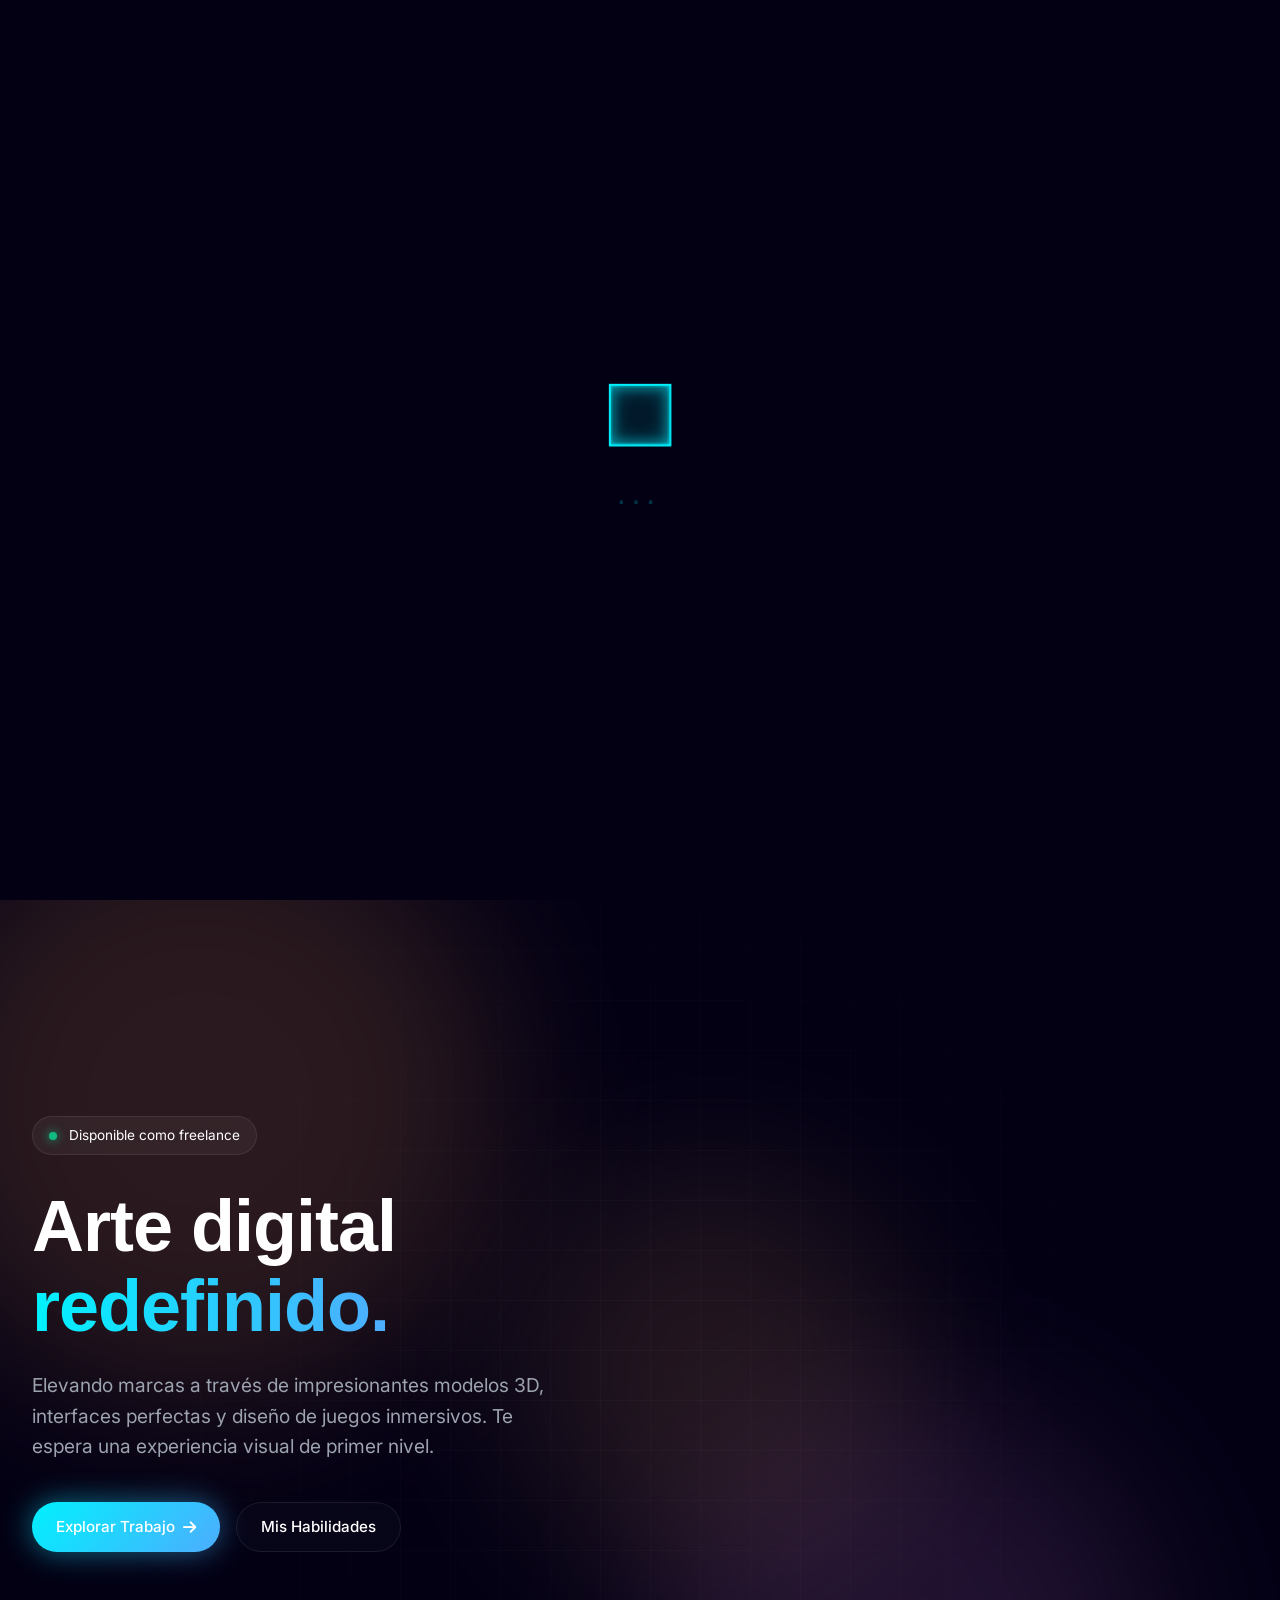
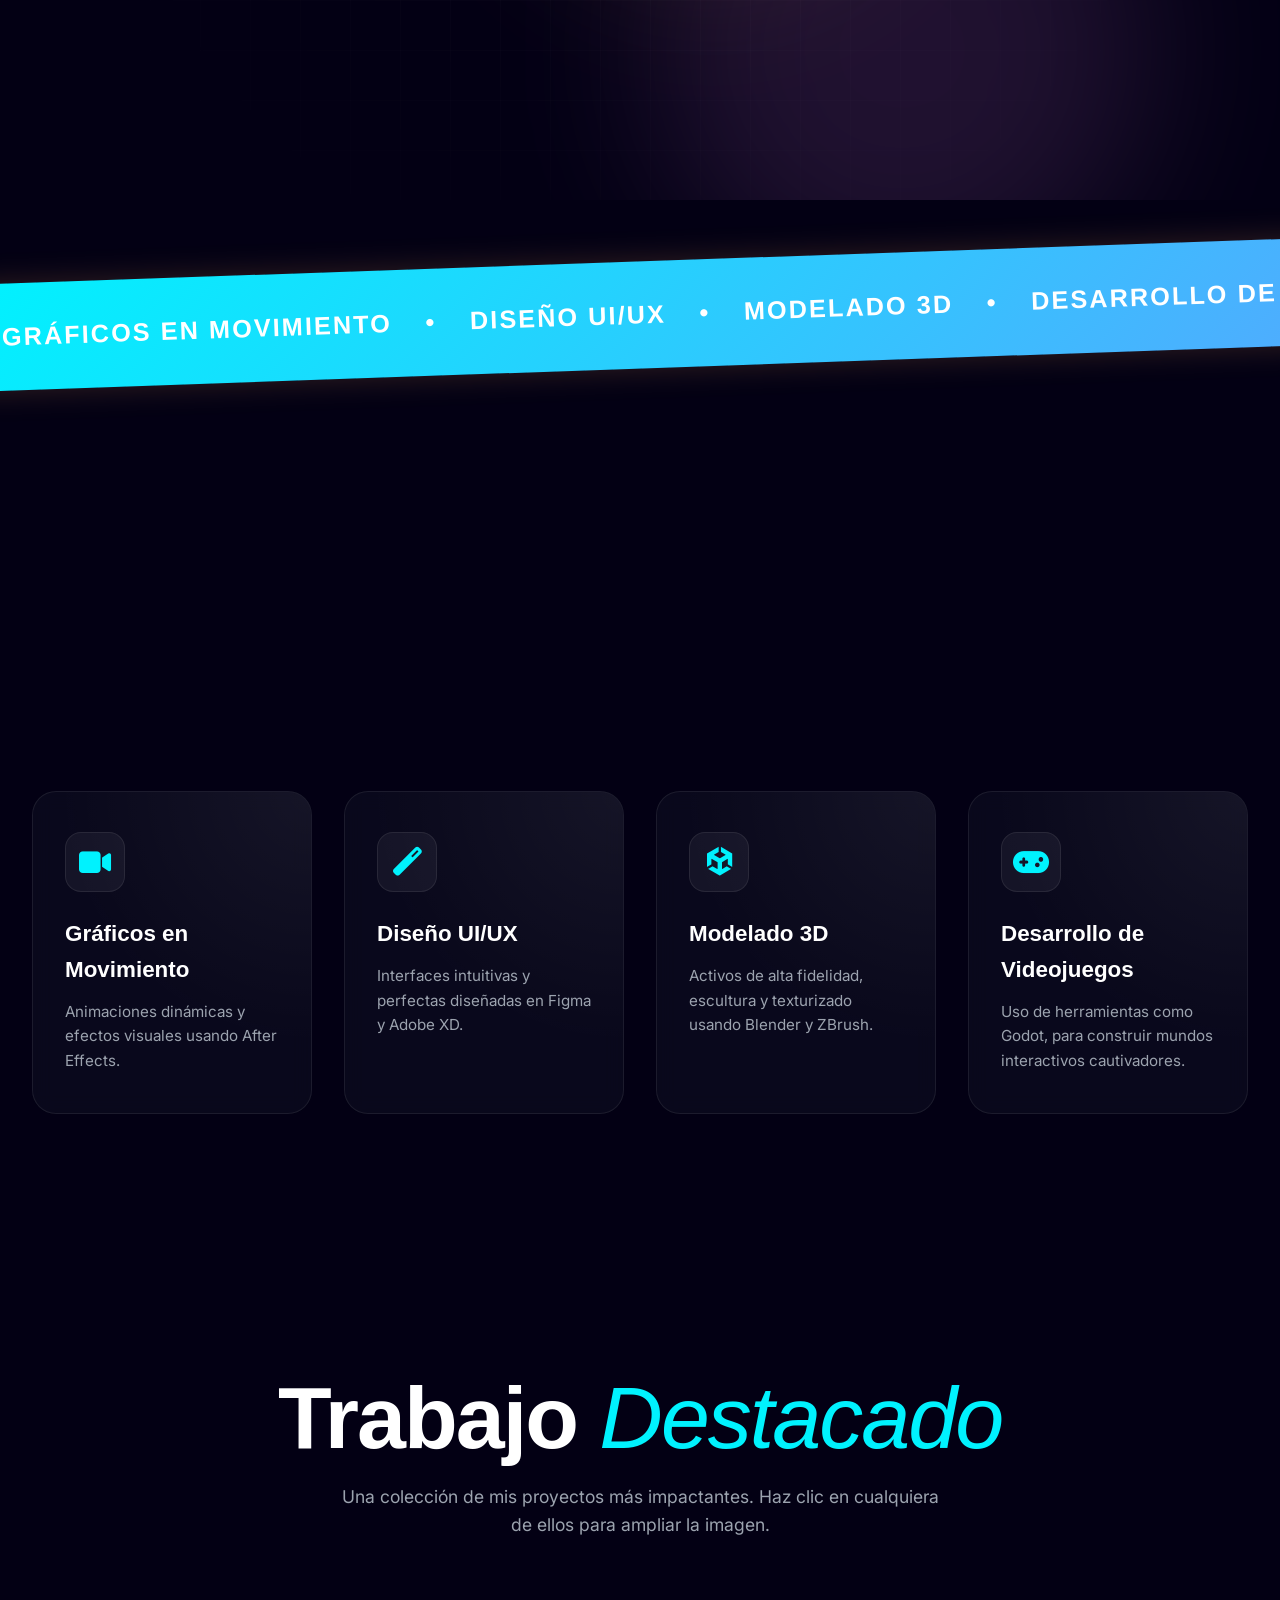
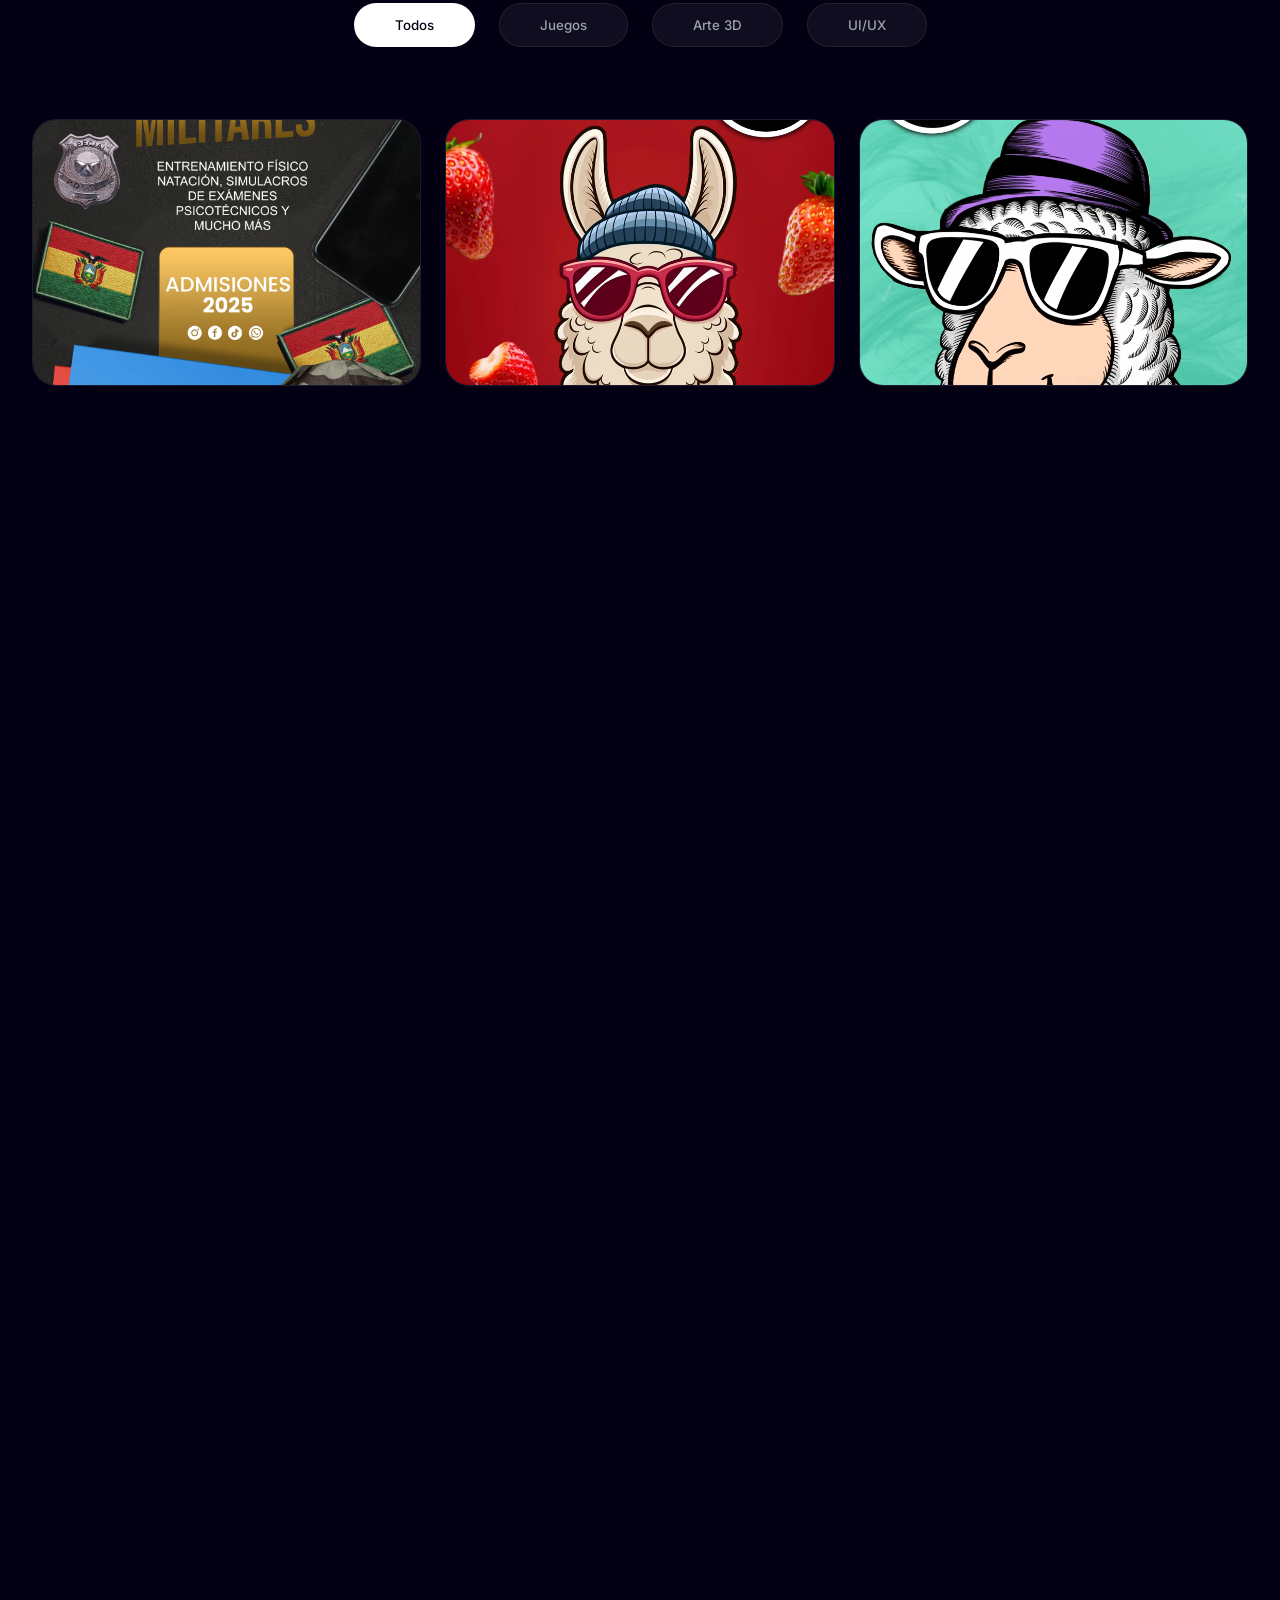
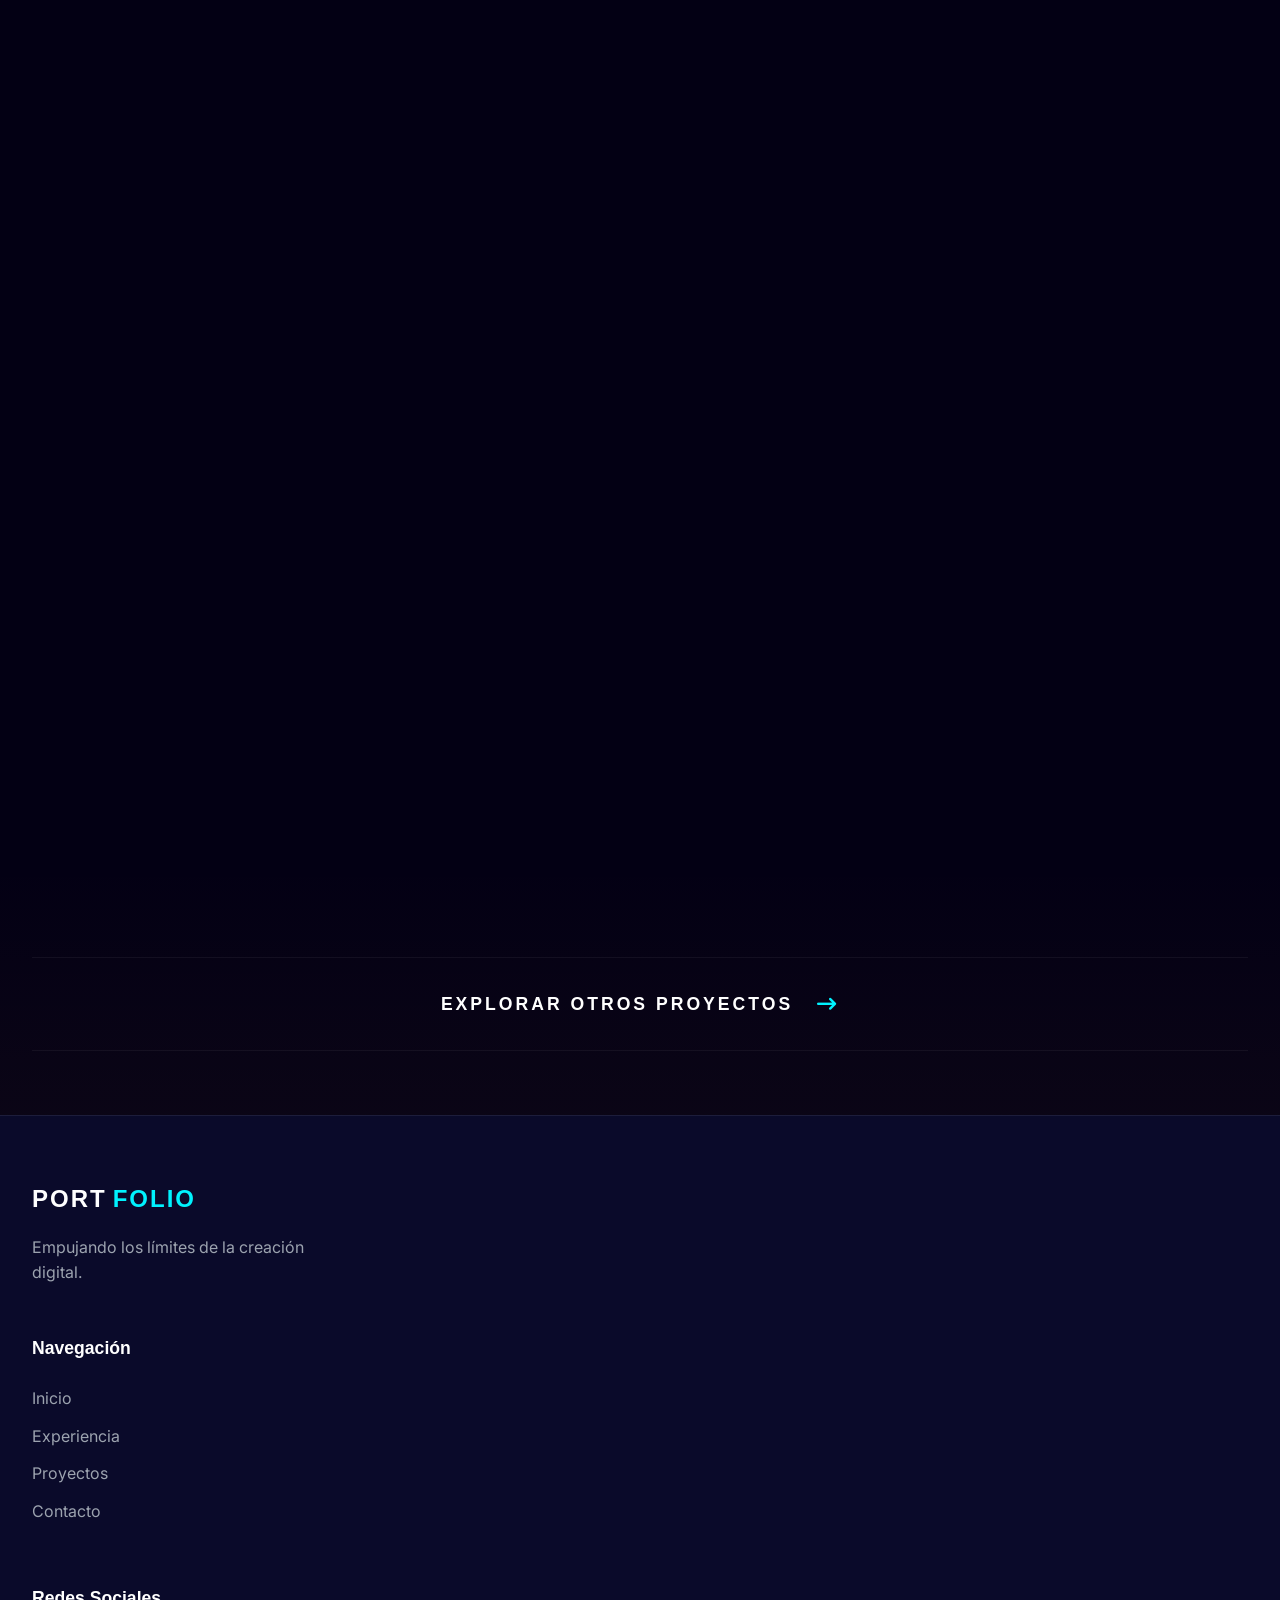
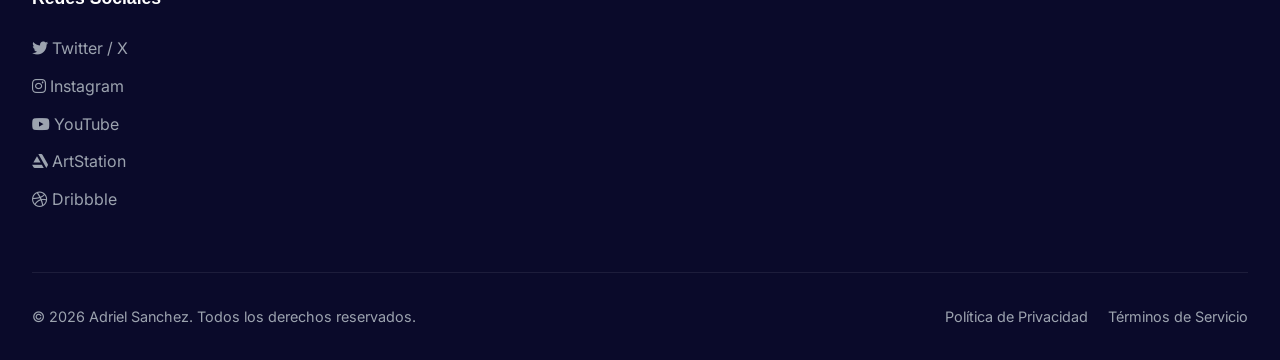
==== commit 03641dd1: "hello" ====
--- a/index.html
+++ b/index.html
@@ -42,6 +42,7 @@
     <nav id="navbar">
         <div class="container nav-container">
             <div class="hud-brand">MI MARCA PERSONAL</div>
+            <div class="nav-copyright">© 2026 Adriel Sanchez. Todos los derechos reservados.</div>
             <ul class="nav-links">
                 <li><a href="#video-sequence" class="nav-link">Inicio</a></li>
                 <li><a href="#skills" class="nav-link">Experiencia</a></li>
--- a/styles.css
+++ b/styles.css
@@ -815,11 +815,54 @@
     /* Force visibility */
 }
 
+.nav-copyright {
+    display: none;
+    font-family: 'Inter', sans-serif;
+    font-size: 0.75rem;
+    color: #ffffff;
+    letter-spacing: 1px;
+    text-transform: uppercase;
+    line-height: 1.4;
+}
+
 @media (max-width: 1393px) {
     .hud-copyright-hero {
-        bottom: 1.5rem;
+        bottom: 4rem;
+        /* Tablet: Lower, similar to desktop/original */
+        left: 2.5rem;
+        font-size: 0.95rem;
+    }
+}
+
+@media (max-width: 880px) {
+    .hud-copyright-hero {
+        display: none !important;
+    }
+
+    .nav-copyright {
+        display: block;
+        margin-top: 5px;
+        /* Adjust spacing */
+        text-align: center;
+        /* Center for mobile-ish views */
+    }
+
+    .hud-brand {
+        display: none !important;
+        /* Hide brand to make space if needed */
+    }
+}
+
+@media (max-width: 768px) {
+    .hud-copyright-hero {
+        bottom: 12rem;
+        /* Mobile: Higher to avoid HUD overlap and reach visibility */
         left: 2rem;
-        font-size: 0.9rem;
+        font-size: 0.85rem;
+    }
+
+    .nav-copyright {
+        font-size: 0.65rem;
     }
 }
 
